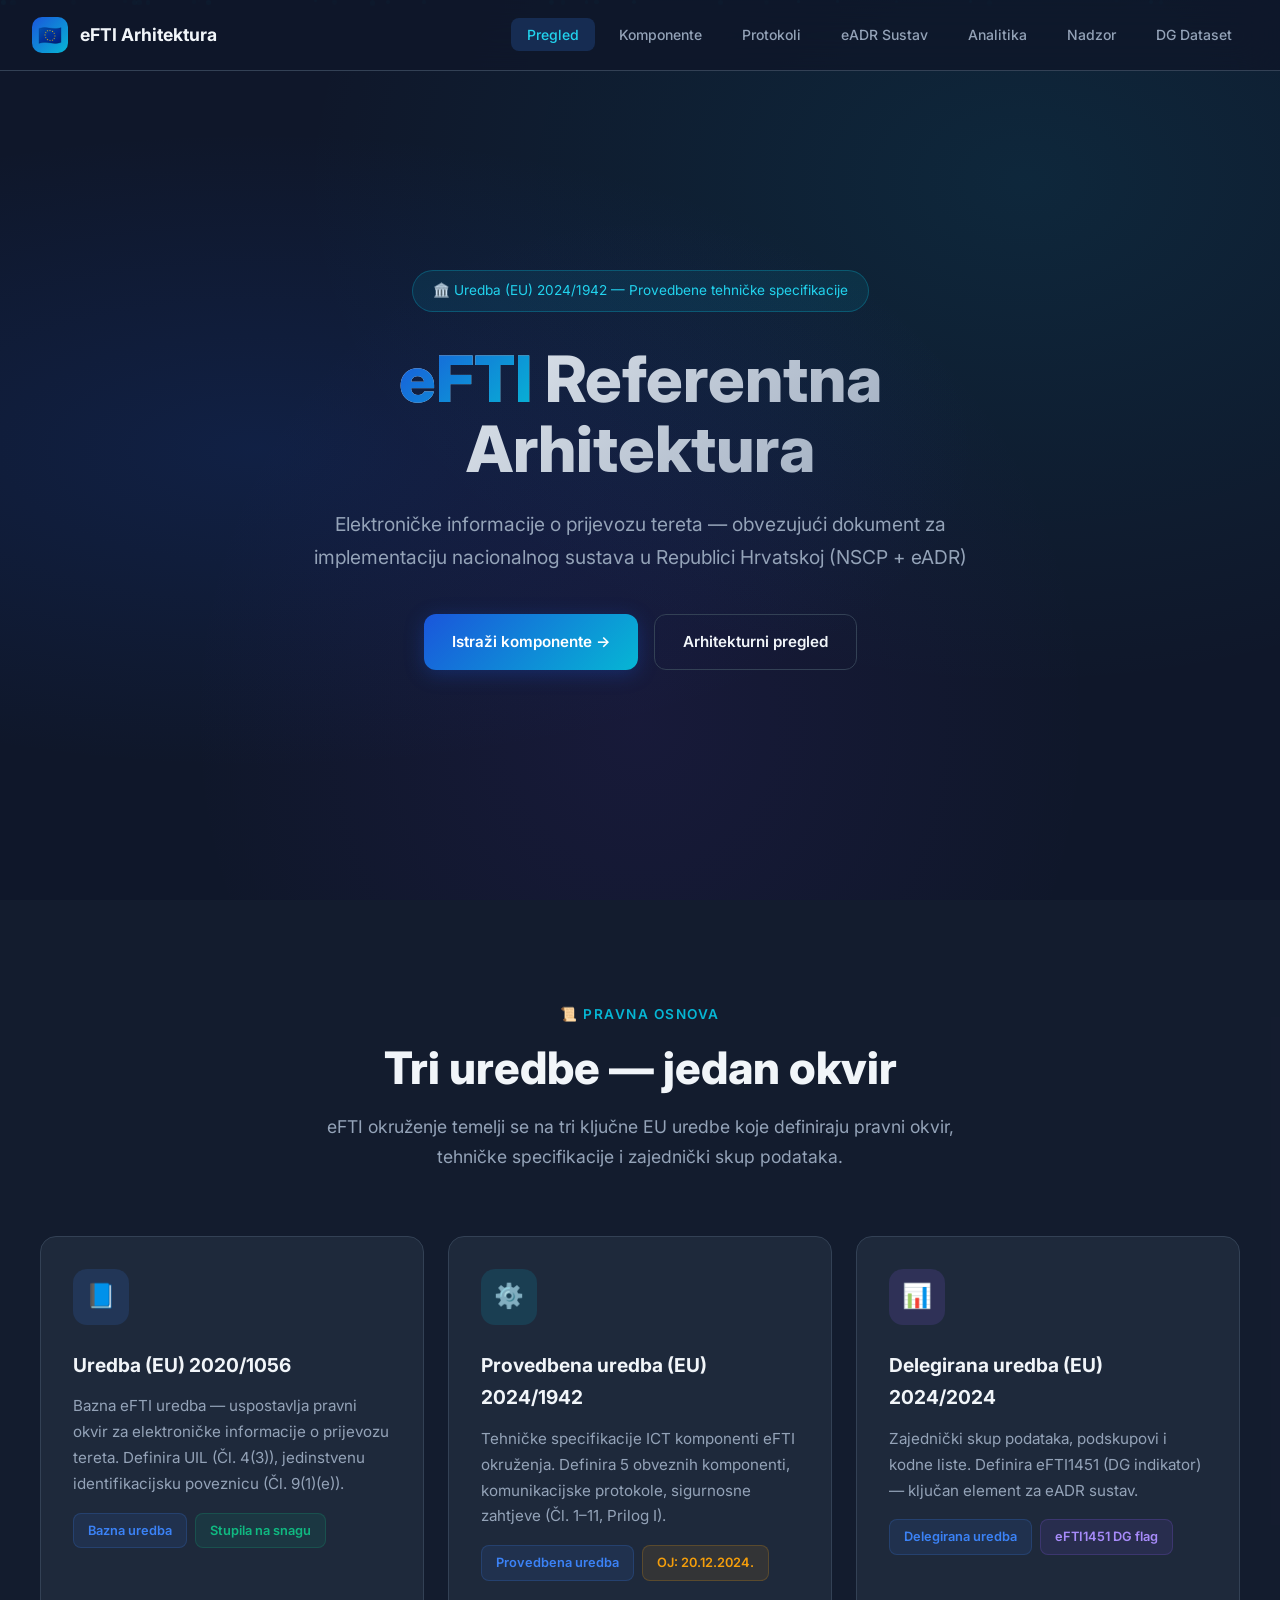
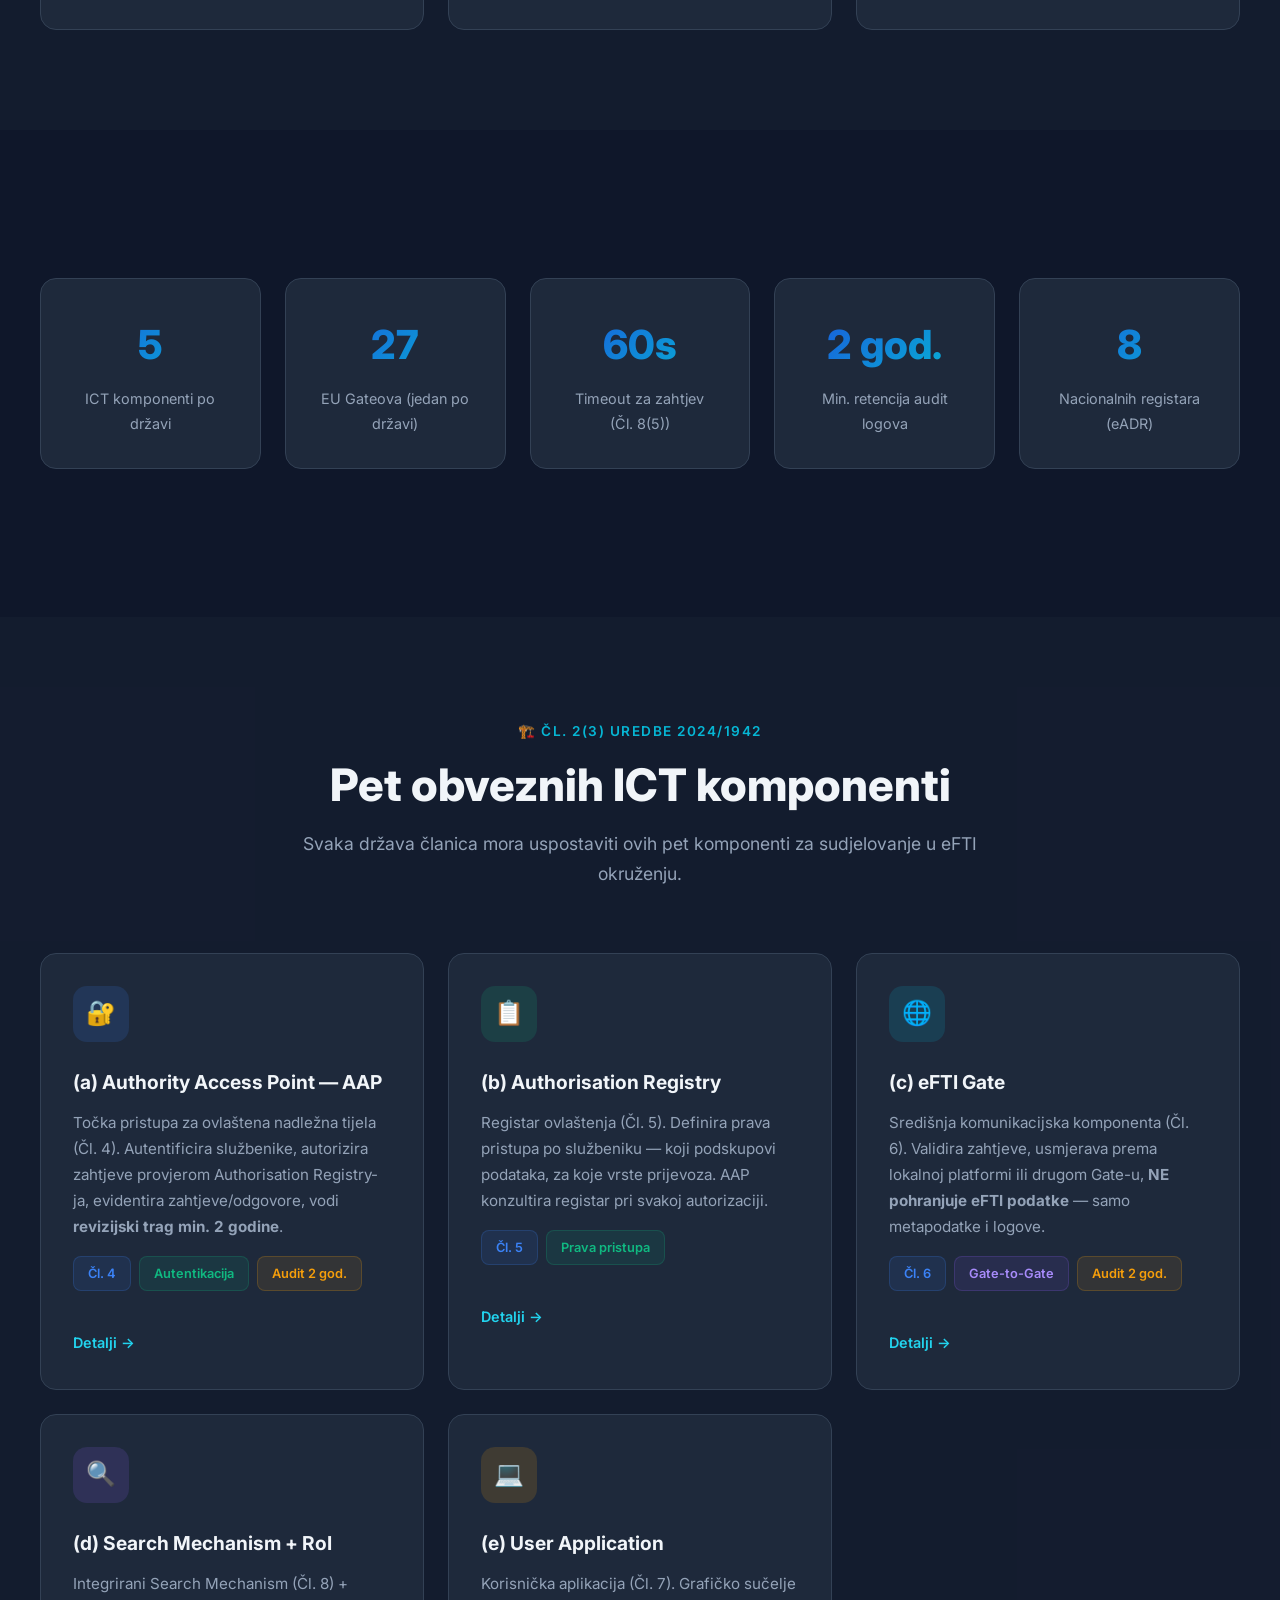
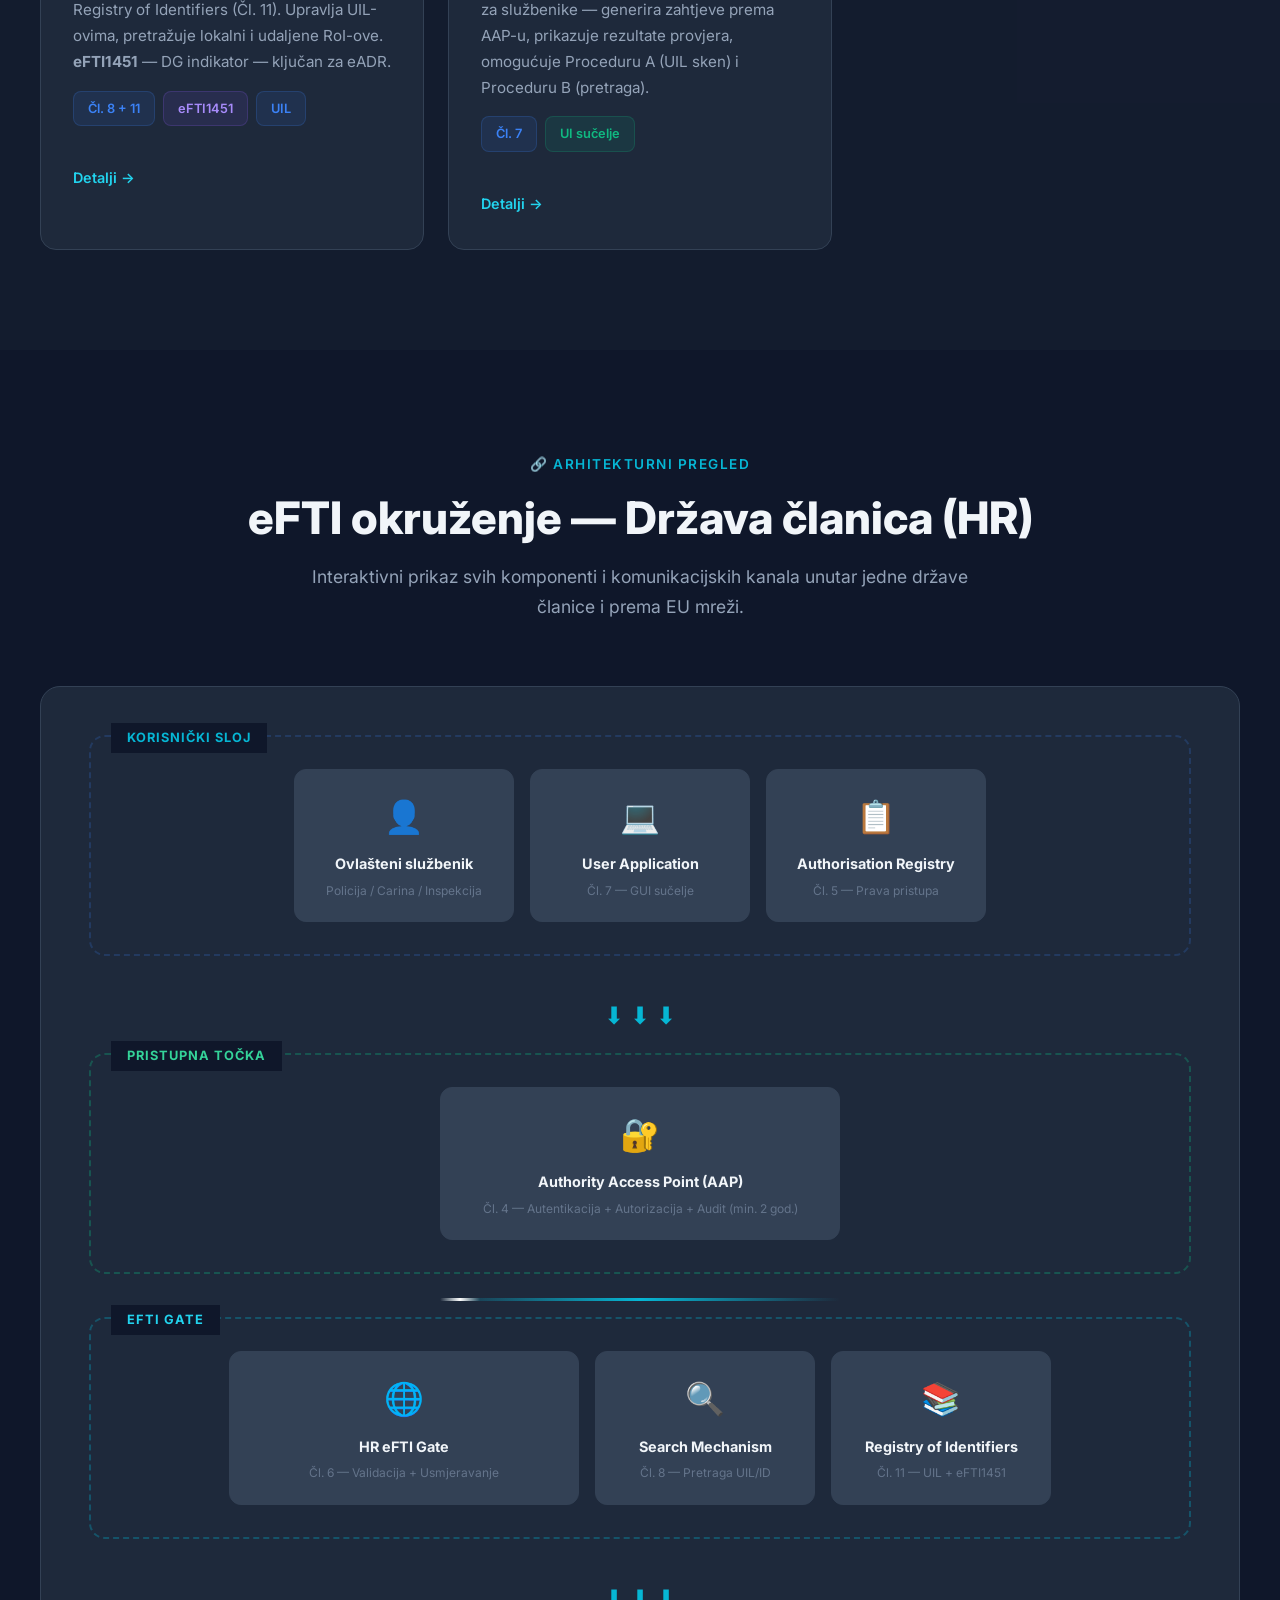
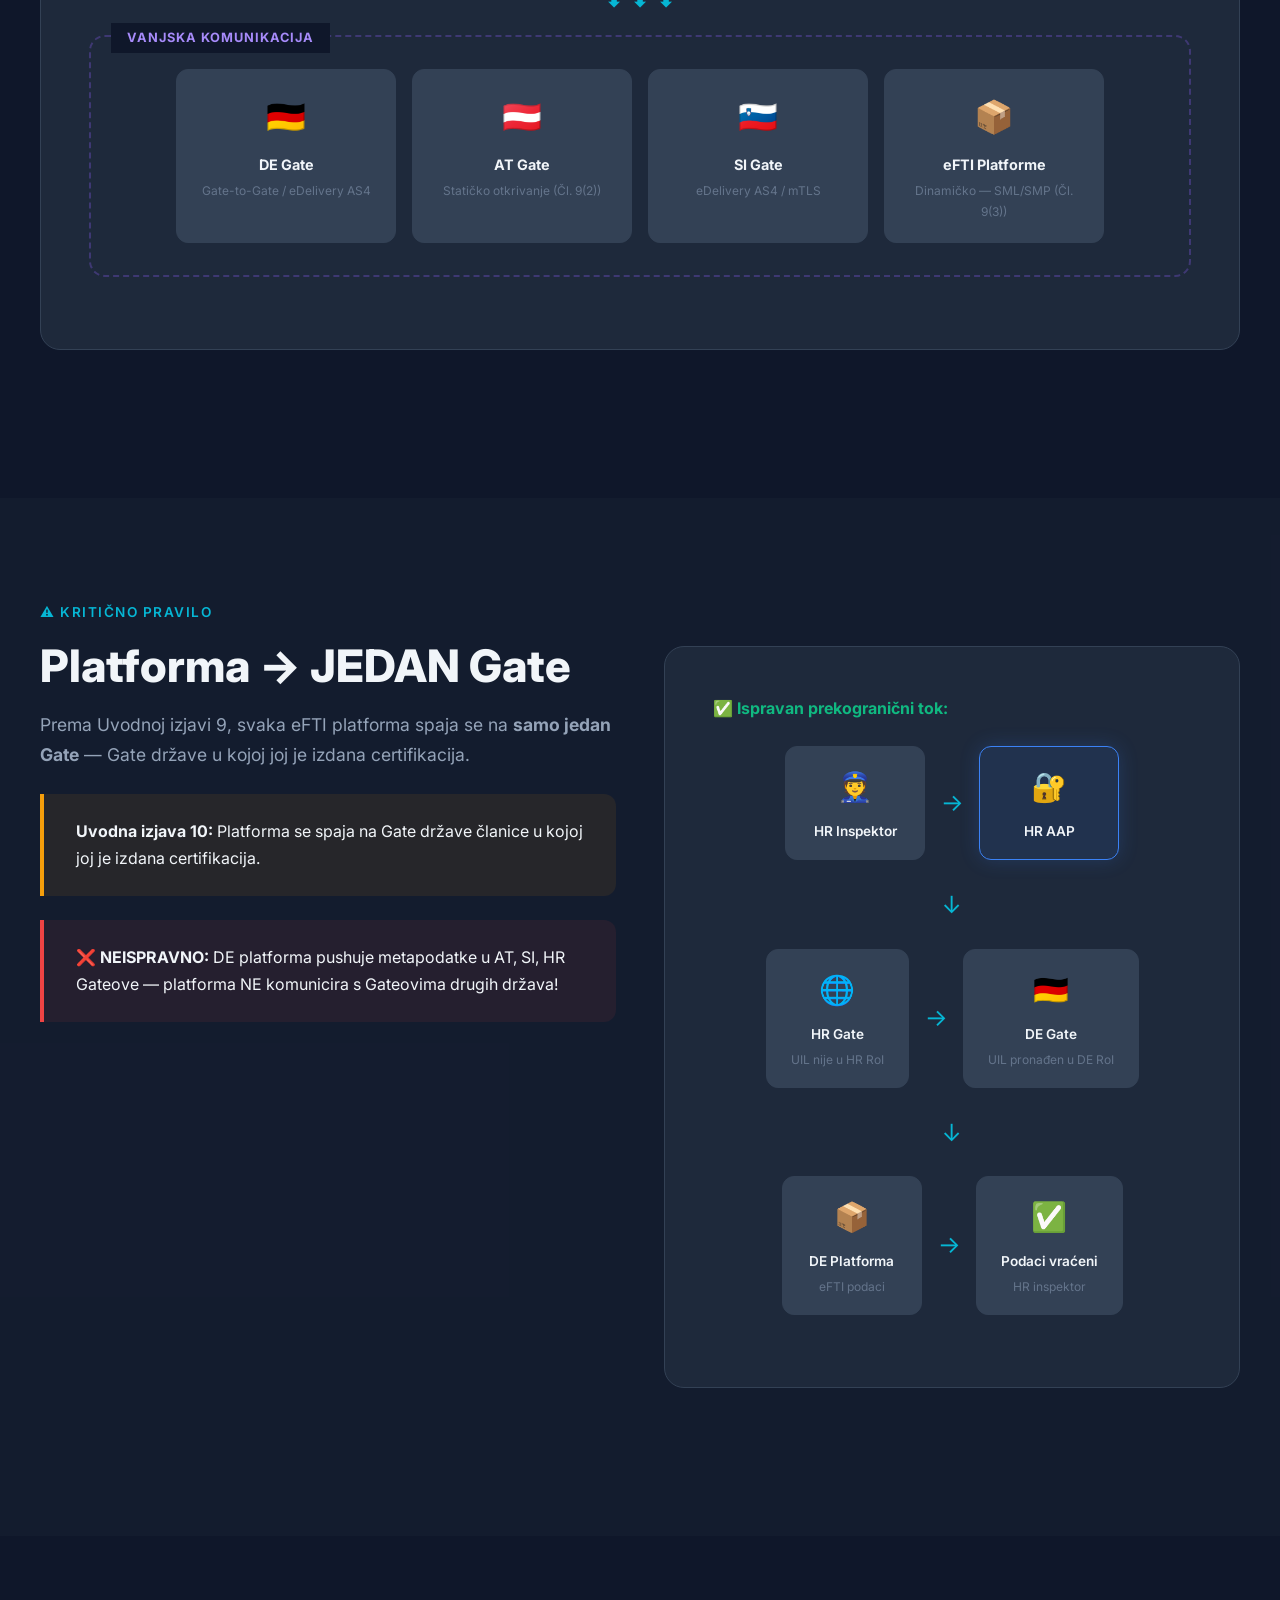
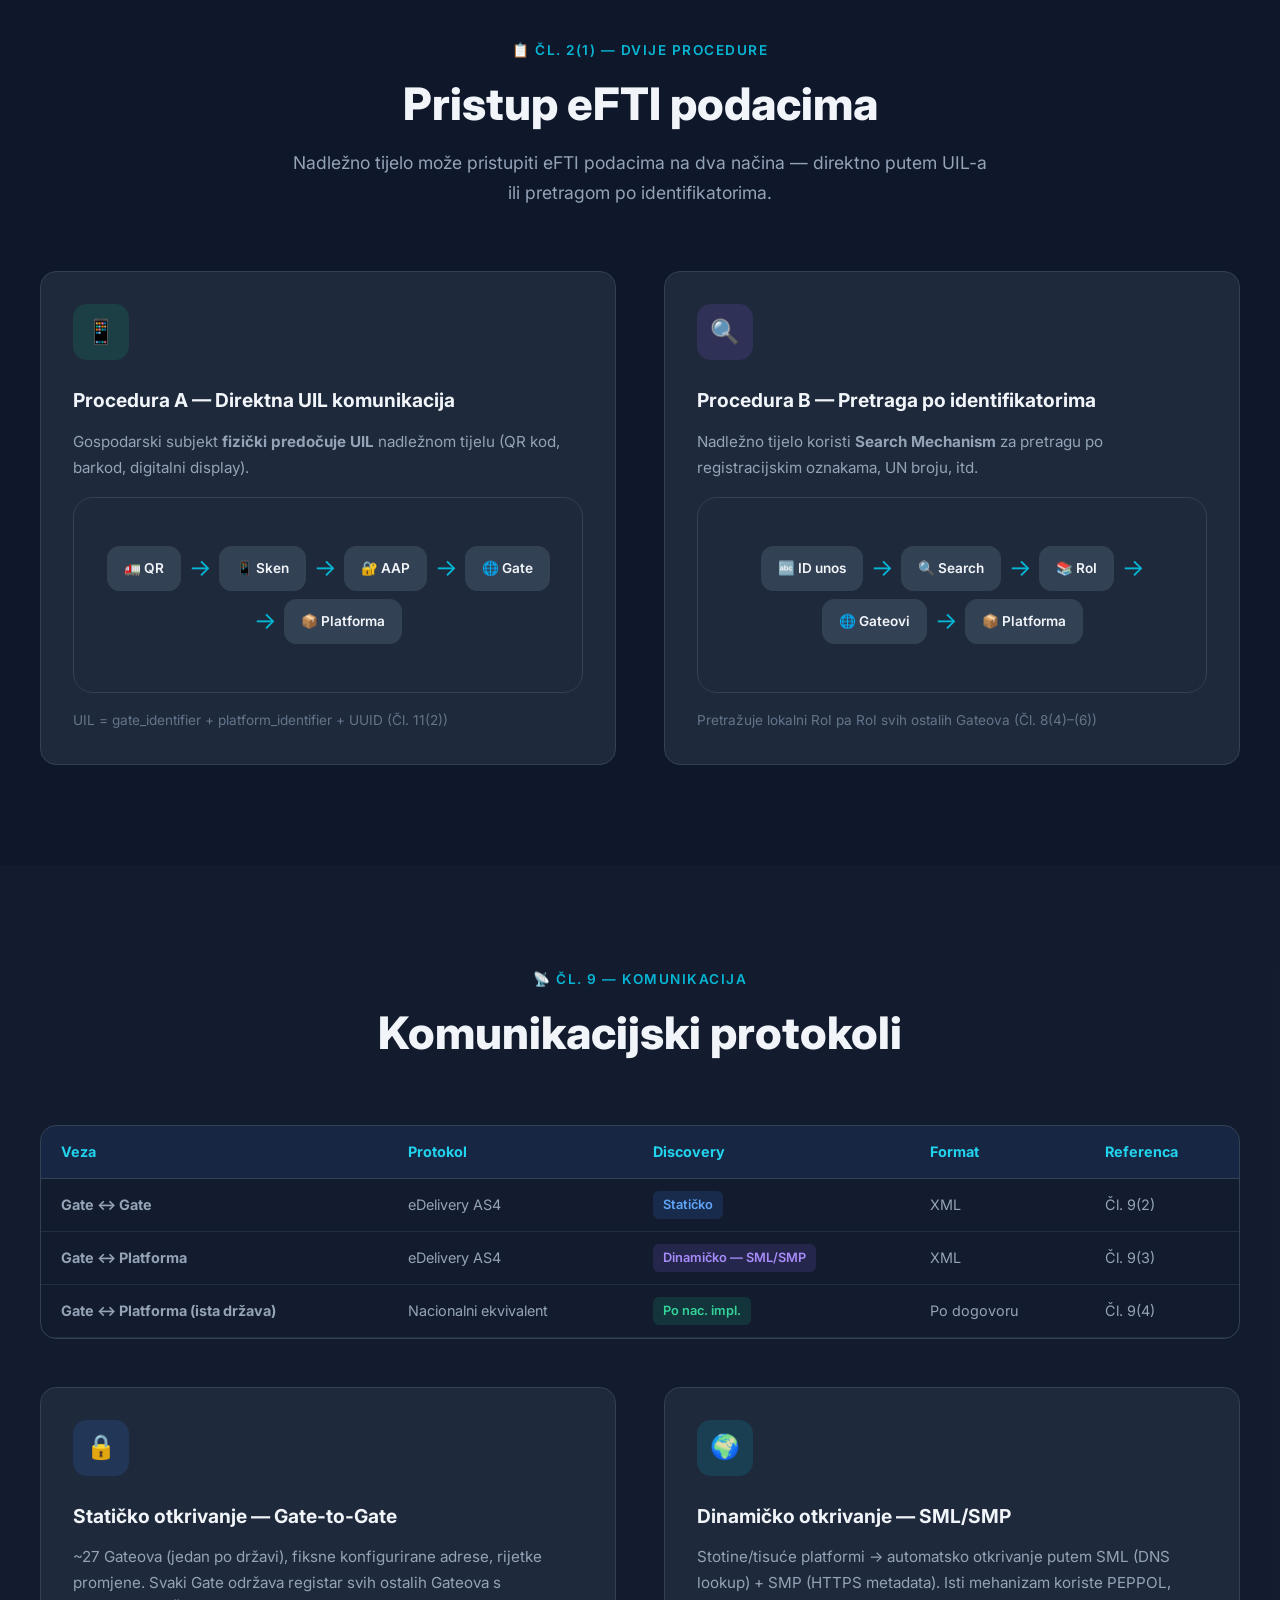
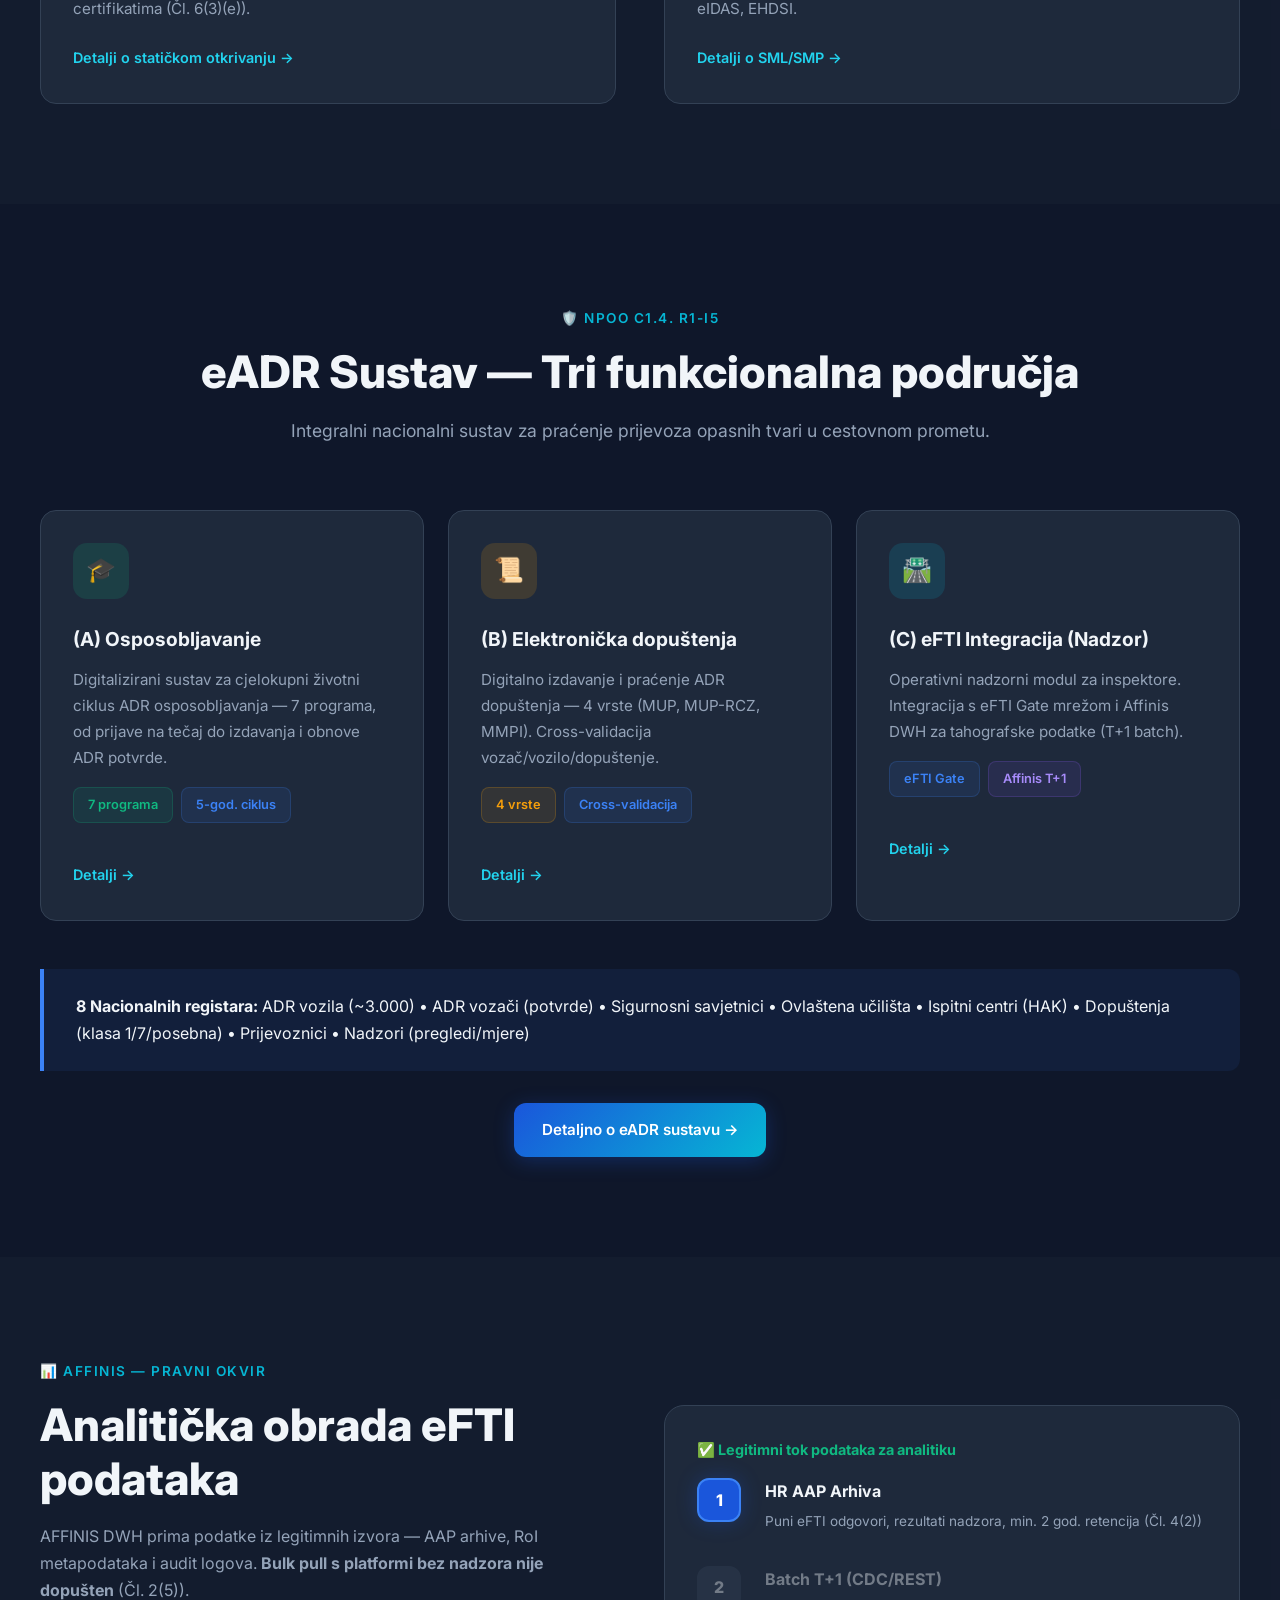
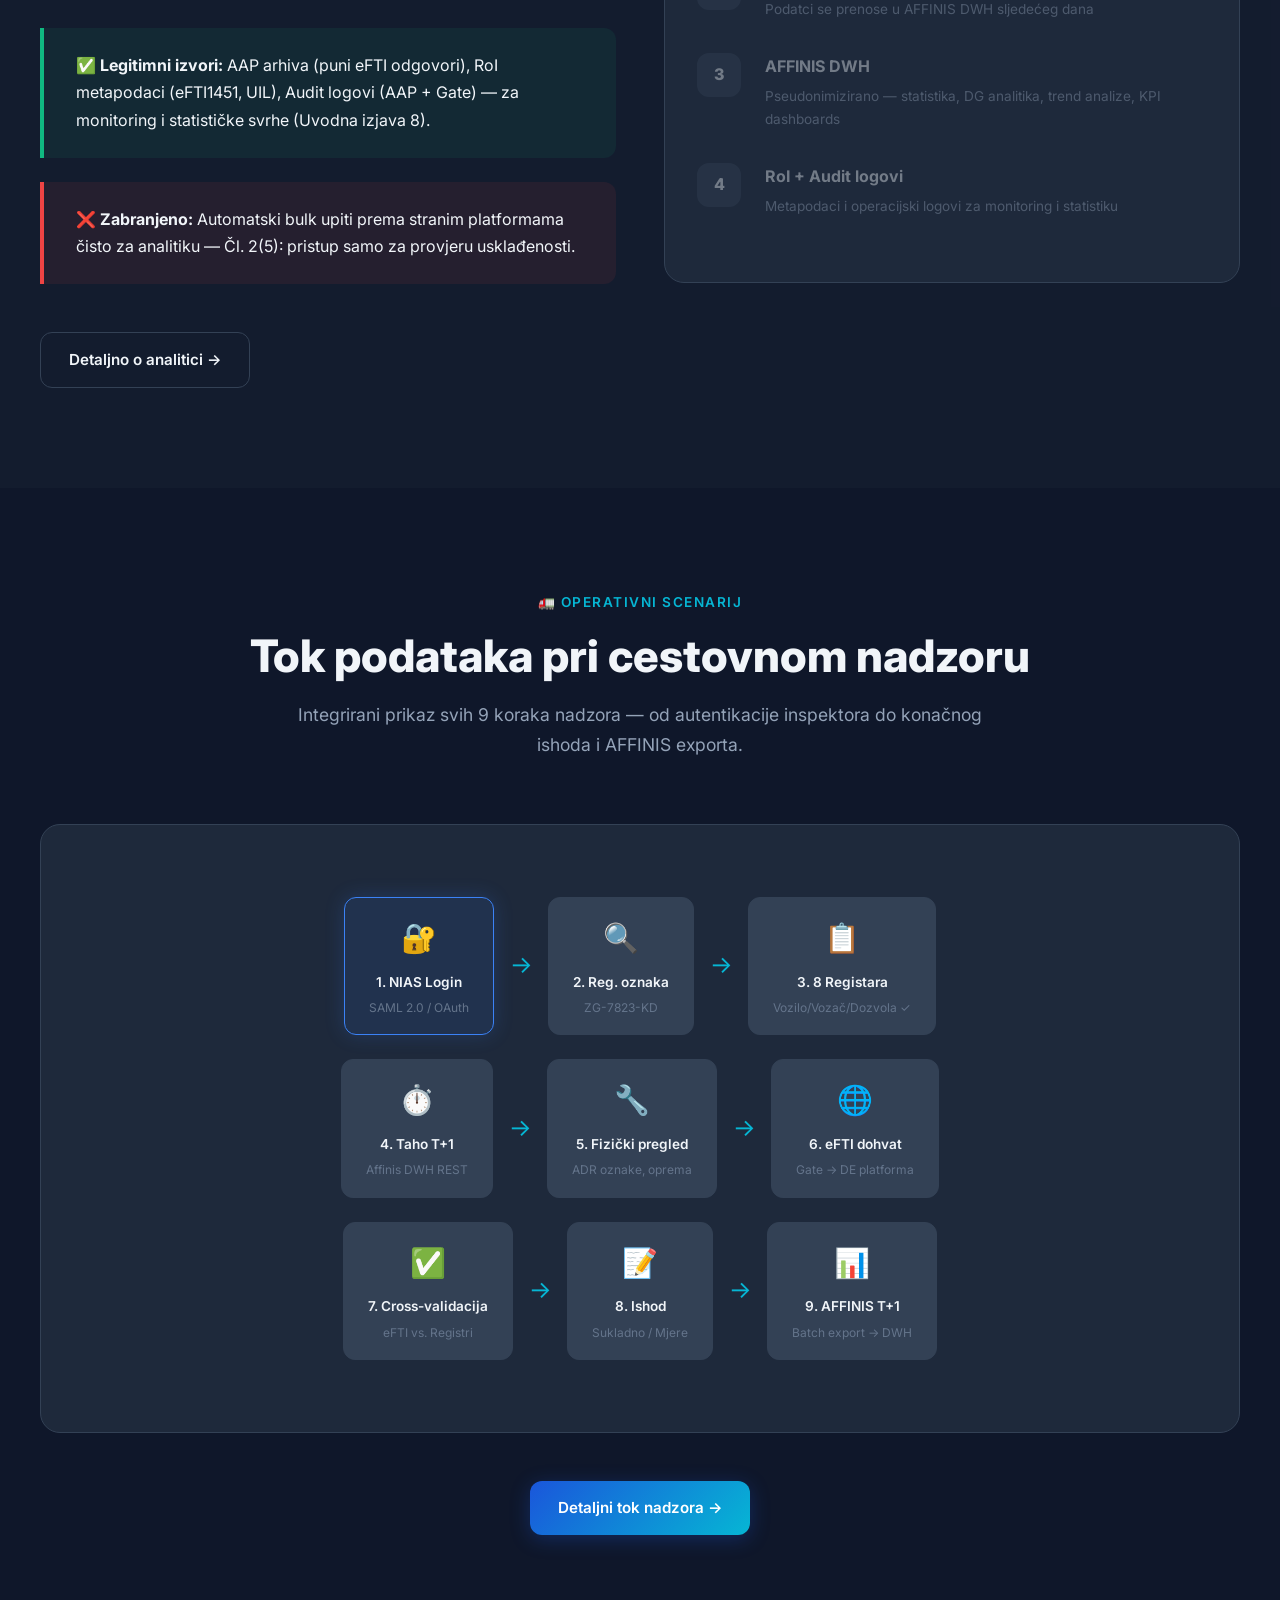
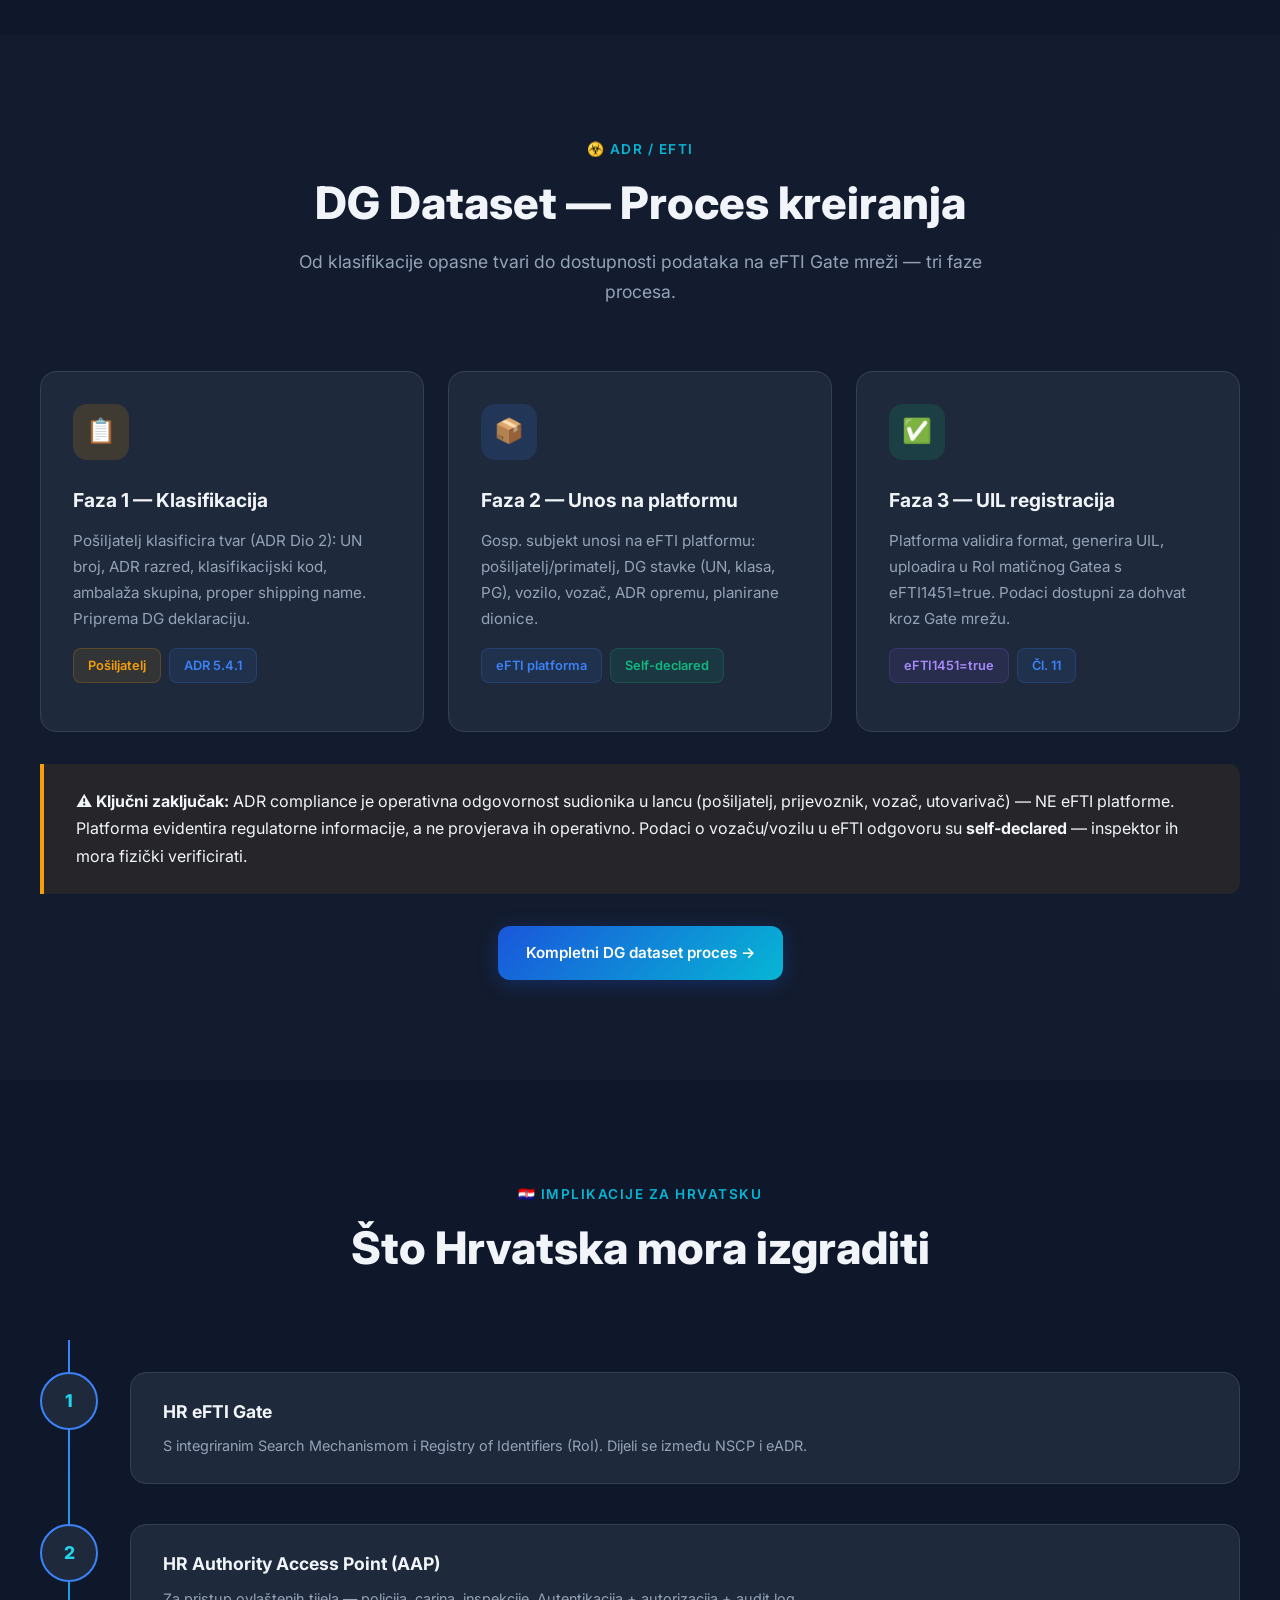
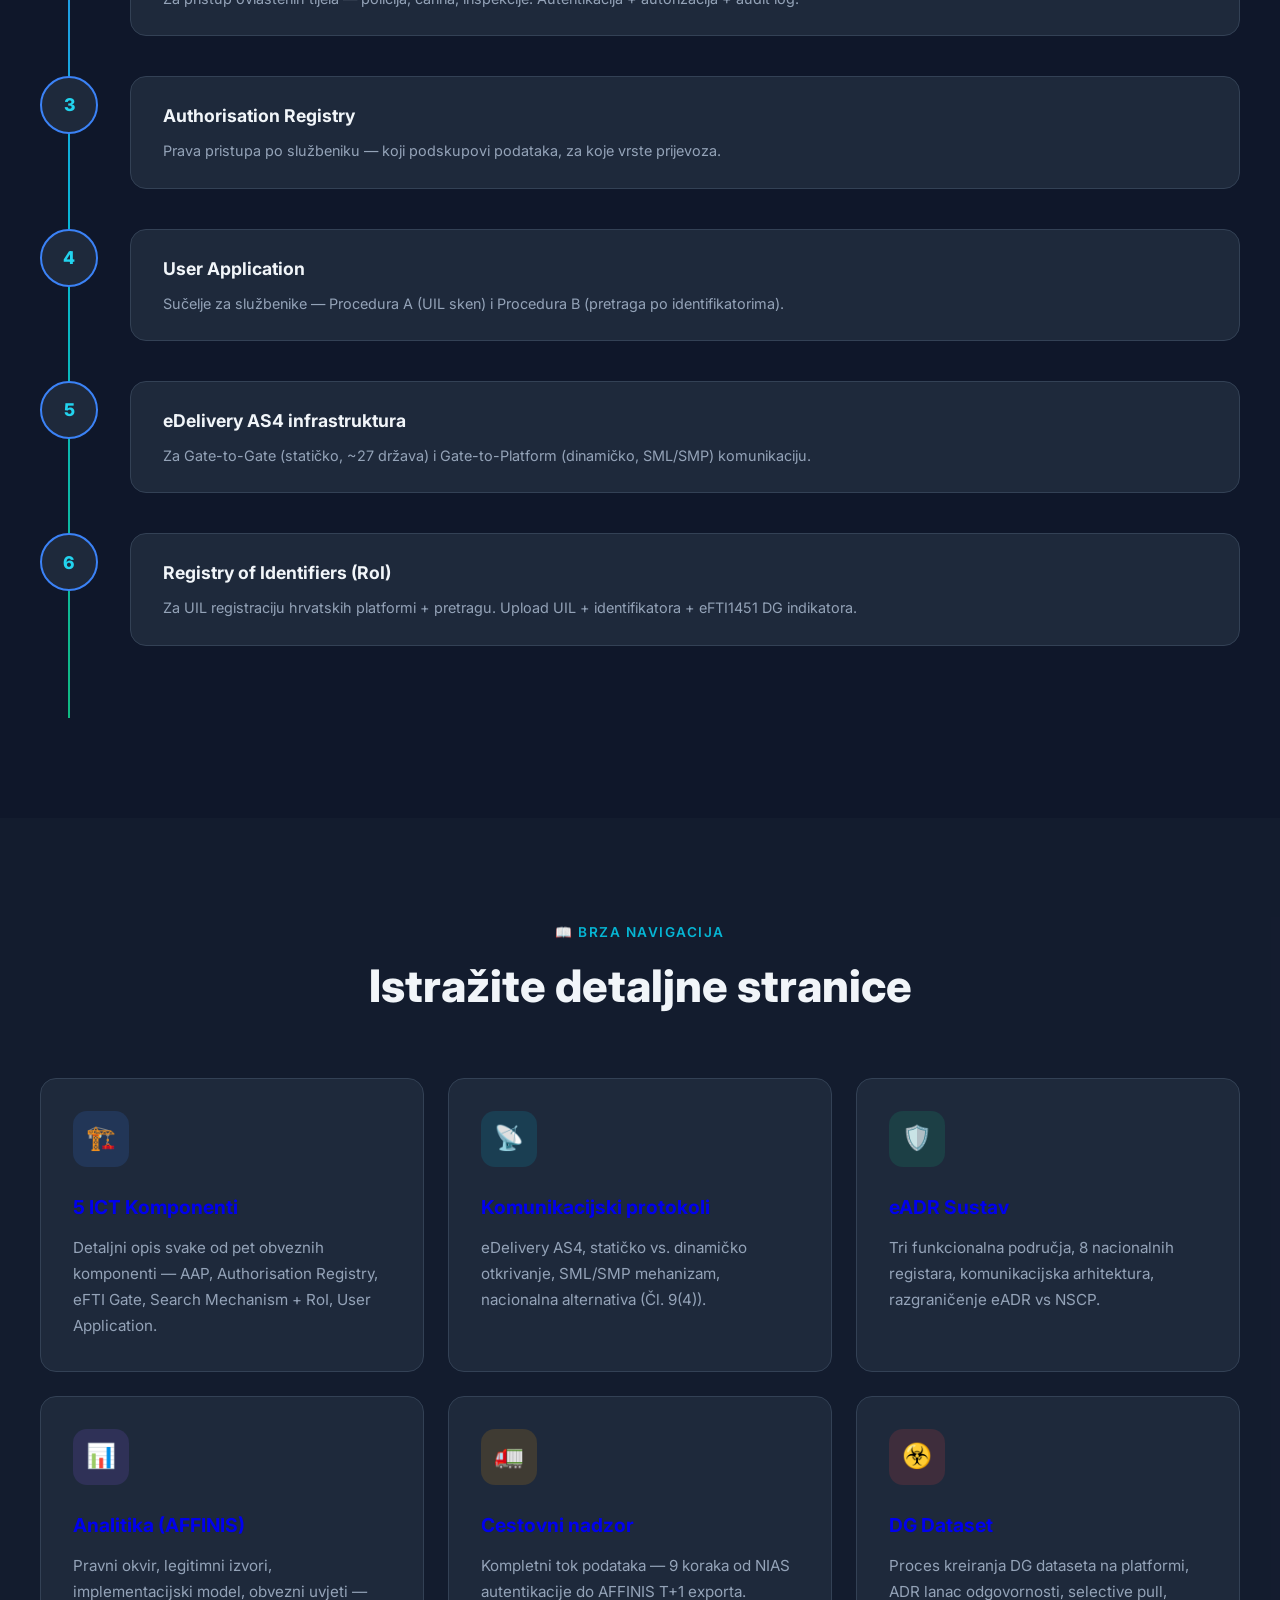
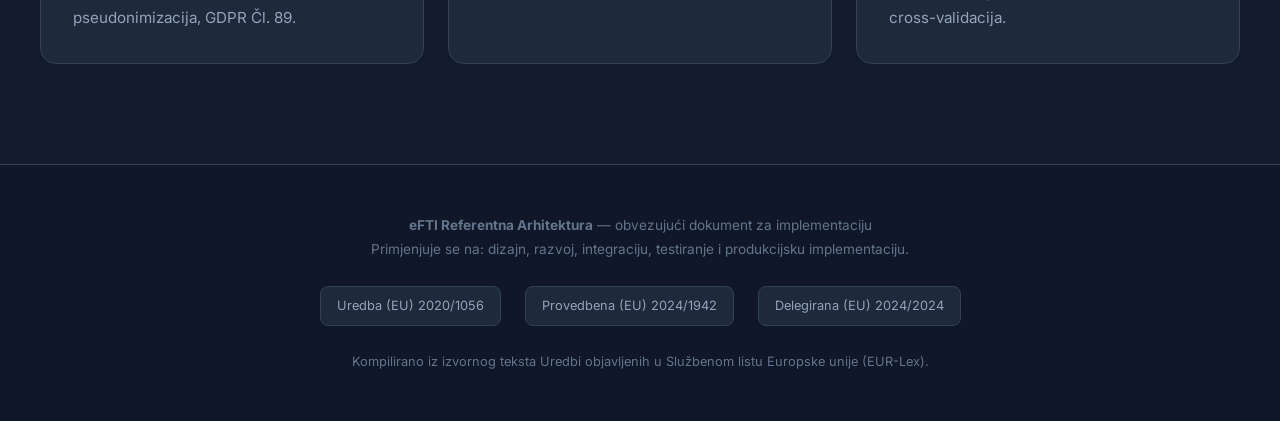
==== index.html @ 3b97f022 "eFTI Architecture Reference - static website" ====
<!DOCTYPE html>
<html lang="hr">
<head>
  <meta charset="UTF-8">
  <meta name="viewport" content="width=device-width, initial-scale=1.0">
  <title>eFTI Referentna Arhitektura — Hrvatska</title>
  <link rel="preconnect" href="https://fonts.googleapis.com">
  <link href="https://fonts.googleapis.com/css2?family=Inter:wght@400;500;600;700;800&display=swap" rel="stylesheet">
  <link rel="stylesheet" href="css/styles.css">
</head>
<body>

<!-- ===== NAVIGATION ===== -->
<nav class="navbar">
  <div class="nav-content">
    <a href="index.html" class="nav-logo">
      <div class="logo-icon">🇪🇺</div>
      <span>eFTI Arhitektura</span>
    </a>
    <button class="mobile-toggle" aria-label="Menu">☰</button>
    <ul class="nav-links">
      <li><a href="index.html" class="active">Pregled</a></li>
      <li><a href="components.html">Komponente</a></li>
      <li><a href="protocols.html">Protokoli</a></li>
      <li><a href="eadr.html">eADR Sustav</a></li>
      <li><a href="analytics.html">Analitika</a></li>
      <li><a href="inspection.html">Nadzor</a></li>
      <li><a href="dg-dataset.html">DG Dataset</a></li>
    </ul>
  </div>
</nav>

<!-- ===== HERO ===== -->
<section class="hero">
  <div class="hero-bg"></div>
  <div class="hero-particles"></div>
  <div class="hero-content">
    <div class="hero-badge">
      🏛️ Uredba (EU) 2024/1942 — Provedbene tehničke specifikacije
    </div>
    <h1>
      <span>eFTI</span> Referentna<br>Arhitektura
    </h1>
    <p class="hero-subtitle">
      Elektroničke informacije o prijevozu tereta — obvezujući dokument za implementaciju 
      nacionalnog sustava u Republici Hrvatskoj (NSCP + eADR)
    </p>
    <div class="hero-cta">
      <a href="#components" class="btn btn-primary">
        Istraži komponente →
      </a>
      <a href="#architecture" class="btn btn-outline">
        Arhitekturni pregled
      </a>
    </div>
  </div>
</section>

<!-- ===== LEGAL BASIS ===== -->
<section class="section section-dark" id="legal">
  <div class="container">
    <div class="section-header" data-reveal>
      <div class="section-label">📜 Pravna osnova</div>
      <h2 class="section-title">Tri uredbe — jedan okvir</h2>
      <p class="section-desc">
        eFTI okruženje temelji se na tri ključne EU uredbe koje definiraju pravni okvir, 
        tehničke specifikacije i zajednički skup podataka.
      </p>
    </div>

    <div class="card-grid card-grid-3" data-reveal>
      <div class="card" data-delay="1">
        <div class="card-icon blue">📘</div>
        <h3>Uredba (EU) 2020/1056</h3>
        <p>Bazna eFTI uredba — uspostavlja pravni okvir za elektroničke informacije o prijevozu tereta. Definira UIL (Čl. 4(3)), jedinstvenu identifikacijsku poveznicu (Čl. 9(1)(e)).</p>
        <div class="tag-group">
          <span class="tag">Bazna uredba</span>
          <span class="tag green">Stupila na snagu</span>
        </div>
      </div>
      <div class="card" data-delay="2">
        <div class="card-icon cyan">⚙️</div>
        <h3>Provedbena uredba (EU) 2024/1942</h3>
        <p>Tehničke specifikacije ICT komponenti eFTI okruženja. Definira 5 obveznih komponenti, komunikacijske protokole, sigurnosne zahtjeve (Čl. 1–11, Prilog I).</p>
        <div class="tag-group">
          <span class="tag">Provedbena uredba</span>
          <span class="tag orange">OJ: 20.12.2024.</span>
        </div>
      </div>
      <div class="card" data-delay="3">
        <div class="card-icon purple">📊</div>
        <h3>Delegirana uredba (EU) 2024/2024</h3>
        <p>Zajednički skup podataka, podskupovi i kodne liste. Definira eFTI1451 (DG indikator) — ključan element za eADR sustav.</p>
        <div class="tag-group">
          <span class="tag">Delegirana uredba</span>
          <span class="tag purple">eFTI1451 DG flag</span>
        </div>
      </div>
    </div>
  </div>
</section>

<!-- ===== KEY STATS ===== -->
<section class="section">
  <div class="container">
    <div class="stats-row" data-reveal>
      <div class="stat-card">
        <div class="stat-value" data-counter="5">0</div>
        <div class="stat-label">ICT komponenti po državi</div>
      </div>
      <div class="stat-card">
        <div class="stat-value" data-counter="27">0</div>
        <div class="stat-label">EU Gateova (jedan po državi)</div>
      </div>
      <div class="stat-card">
        <div class="stat-value">60s</div>
        <div class="stat-label">Timeout za zahtjev (Čl. 8(5))</div>
      </div>
      <div class="stat-card">
        <div class="stat-value">2 god.</div>
        <div class="stat-label">Min. retencija audit logova</div>
      </div>
      <div class="stat-card">
        <div class="stat-value">8</div>
        <div class="stat-label">Nacionalnih registara (eADR)</div>
      </div>
    </div>
  </div>
</section>

<!-- ===== 5 ICT COMPONENTS ===== -->
<section class="section section-dark" id="components">
  <div class="container">
    <div class="section-header" data-reveal>
      <div class="section-label">🏗️ Čl. 2(3) Uredbe 2024/1942</div>
      <h2 class="section-title">Pet obveznih ICT komponenti</h2>
      <p class="section-desc">
        Svaka država članica mora uspostaviti ovih pet komponenti za sudjelovanje u eFTI okruženju.
      </p>
    </div>

    <div class="card-grid" data-reveal>
      <div class="card" data-delay="1">
        <div class="card-icon blue">🔐</div>
        <h3>(a) Authority Access Point — AAP</h3>
        <p>
          Točka pristupa za ovlaštena nadležna tijela (Čl. 4). Autentificira službenike, autorizira zahtjeve 
          provjerom Authorisation Registry-ja, evidentira zahtjeve/odgovore, vodi <strong>revizijski trag min. 2 godine</strong>.
        </p>
        <div class="tag-group">
          <span class="tag">Čl. 4</span>
          <span class="tag green">Autentikacija</span>
          <span class="tag orange">Audit 2 god.</span>
        </div>
        <a href="components.html#aap" class="card-link">Detalji →</a>
      </div>

      <div class="card" data-delay="2">
        <div class="card-icon green">📋</div>
        <h3>(b) Authorisation Registry</h3>
        <p>
          Registar ovlaštenja (Čl. 5). Definira prava pristupa po službeniku — koji podskupovi podataka, 
          za koje vrste prijevoza. AAP konzultira registar pri svakoj autorizaciji.
        </p>
        <div class="tag-group">
          <span class="tag">Čl. 5</span>
          <span class="tag green">Prava pristupa</span>
        </div>
        <a href="components.html#auth-registry" class="card-link">Detalji →</a>
      </div>

      <div class="card" data-delay="3">
        <div class="card-icon cyan">🌐</div>
        <h3>(c) eFTI Gate</h3>
        <p>
          Središnja komunikacijska komponenta (Čl. 6). Validira zahtjeve, usmjerava prema lokalnoj platformi 
          ili drugom Gate-u, <strong>NE pohranjuje eFTI podatke</strong> — samo metapodatke i logove.
        </p>
        <div class="tag-group">
          <span class="tag">Čl. 6</span>
          <span class="tag purple">Gate-to-Gate</span>
          <span class="tag orange">Audit 2 god.</span>
        </div>
        <a href="components.html#gate" class="card-link">Detalji →</a>
      </div>

      <div class="card" data-delay="4">
        <div class="card-icon purple">🔍</div>
        <h3>(d) Search Mechanism + RoI</h3>
        <p>
          Integrirani Search Mechanism (Čl. 8) + Registry of Identifiers (Čl. 11). Upravlja UIL-ovima, 
          pretražuje lokalni i udaljene RoI-ove. <strong>eFTI1451</strong> — DG indikator — ključan za eADR.
        </p>
        <div class="tag-group">
          <span class="tag">Čl. 8 + 11</span>
          <span class="tag purple">eFTI1451</span>
          <span class="tag">UIL</span>
        </div>
        <a href="components.html#search" class="card-link">Detalji →</a>
      </div>

      <div class="card" data-delay="5">
        <div class="card-icon orange">💻</div>
        <h3>(e) User Application</h3>
        <p>
          Korisnička aplikacija (Čl. 7). Grafičko sučelje za službenike — generira zahtjeve prema AAP-u, 
          prikazuje rezultate provjera, omogućuje Proceduru A (UIL sken) i Proceduru B (pretraga).
        </p>
        <div class="tag-group">
          <span class="tag">Čl. 7</span>
          <span class="tag green">UI sučelje</span>
        </div>
        <a href="components.html#user-app" class="card-link">Detalji →</a>
      </div>
    </div>
  </div>
</section>

<!-- ===== ARCHITECTURE INTERACTIVE DIAGRAM ===== -->
<section class="section" id="architecture">
  <div class="container">
    <div class="section-header" data-reveal>
      <div class="section-label">🔗 Arhitekturni pregled</div>
      <h2 class="section-title">eFTI okruženje — Država članica (HR)</h2>
      <p class="section-desc">
        Interaktivni prikaz svih komponenti i komunikacijskih kanala unutar jedne države članice i prema EU mreži.
      </p>
    </div>

    <div class="arch-diagram" data-reveal="scale">
      <!-- Layer: User -->
      <div class="arch-layer">
        <div class="arch-layer-label">Korisnički sloj</div>
        <div class="arch-nodes">
          <div class="arch-node" onclick="location.href='components.html#user-app'">
            <div class="node-emoji">👤</div>
            <div class="node-name">Ovlašteni službenik</div>
            <div class="node-ref">Policija / Carina / Inspekcija</div>
          </div>
          <div class="arch-node" onclick="location.href='components.html#user-app'">
            <div class="node-emoji">💻</div>
            <div class="node-name">User Application</div>
            <div class="node-ref">Čl. 7 — GUI sučelje</div>
          </div>
          <div class="arch-node" onclick="location.href='components.html#auth-registry'">
            <div class="node-emoji">📋</div>
            <div class="node-name">Authorisation Registry</div>
            <div class="node-ref">Čl. 5 — Prava pristupa</div>
          </div>
        </div>
      </div>

      <div class="arch-connector"><span>⬇ ⬇ ⬇</span></div>

      <!-- Layer: AAP -->
      <div class="arch-layer" style="border-color: rgba(16, 185, 129, 0.3);">
        <div class="arch-layer-label" style="color: #34d399;">Pristupna točka</div>
        <div class="arch-nodes">
          <div class="arch-node" onclick="location.href='components.html#aap'" style="flex: 2; max-width: 400px;">
            <div class="node-emoji">🔐</div>
            <div class="node-name">Authority Access Point (AAP)</div>
            <div class="node-ref">Čl. 4 — Autentikacija + Autorizacija + Audit (min. 2 god.)</div>
          </div>
        </div>
      </div>

      <div class="connection-pulse"></div>

      <!-- Layer: Gate -->
      <div class="arch-layer" style="border-color: rgba(6, 182, 212, 0.3);">
        <div class="arch-layer-label" style="color: #22d3ee;">eFTI Gate</div>
        <div class="arch-nodes">
          <div class="arch-node" onclick="location.href='components.html#gate'" style="flex: 2; max-width: 350px;">
            <div class="node-emoji">🌐</div>
            <div class="node-name">HR eFTI Gate</div>
            <div class="node-ref">Čl. 6 — Validacija + Usmjeravanje</div>
          </div>
          <div class="arch-node" onclick="location.href='components.html#search'">
            <div class="node-emoji">🔍</div>
            <div class="node-name">Search Mechanism</div>
            <div class="node-ref">Čl. 8 — Pretraga UIL/ID</div>
          </div>
          <div class="arch-node" onclick="location.href='components.html#search'">
            <div class="node-emoji">📚</div>
            <div class="node-name">Registry of Identifiers</div>
            <div class="node-ref">Čl. 11 — UIL + eFTI1451</div>
          </div>
        </div>
      </div>

      <div class="arch-connector"><span>⬇ ⬇ ⬇</span></div>

      <!-- Layer: External -->
      <div class="arch-layer" style="border-color: rgba(139, 92, 246, 0.3);">
        <div class="arch-layer-label" style="color: #a78bfa;">Vanjska komunikacija</div>
        <div class="arch-nodes">
          <div class="arch-node" onclick="location.href='protocols.html'">
            <div class="node-emoji">🇩🇪</div>
            <div class="node-name">DE Gate</div>
            <div class="node-ref">Gate-to-Gate / eDelivery AS4</div>
          </div>
          <div class="arch-node" onclick="location.href='protocols.html'">
            <div class="node-emoji">🇦🇹</div>
            <div class="node-name">AT Gate</div>
            <div class="node-ref">Statičko otkrivanje (Čl. 9(2))</div>
          </div>
          <div class="arch-node" onclick="location.href='protocols.html'">
            <div class="node-emoji">🇸🇮</div>
            <div class="node-name">SI Gate</div>
            <div class="node-ref">eDelivery AS4 / mTLS</div>
          </div>
          <div class="arch-node" onclick="location.href='protocols.html'">
            <div class="node-emoji">📦</div>
            <div class="node-name">eFTI Platforme</div>
            <div class="node-ref">Dinamičko — SML/SMP (Čl. 9(3))</div>
          </div>
        </div>
      </div>
    </div>
  </div>
</section>

<!-- ===== CRITICAL RULE ===== -->
<section class="section section-dark">
  <div class="container">
    <div class="two-col">
      <div data-reveal="left">
        <div class="section-label">⚠️ Kritično pravilo</div>
        <h2 class="section-title" style="text-align:left;">Platforma → JEDAN Gate</h2>
        <p class="section-desc" style="text-align:left; margin: 0 0 1.5rem;">
          Prema Uvodnoj izjavi 9, svaka eFTI platforma spaja se na <strong>samo jedan Gate</strong> 
          — Gate države u kojoj joj je izdana certifikacija.
        </p>
        <div class="highlight-box warning">
          <p><strong>Uvodna izjava 10:</strong> Platforma se spaja na Gate države članice u kojoj joj je izdana certifikacija.</p>
        </div>
        <div class="highlight-box danger" style="margin-top: 1rem;">
          <p><strong>❌ NEISPRAVNO:</strong> DE platforma pushuje metapodatke u AT, SI, HR Gateove — 
          platforma NE komunicira s Gateovima drugih država!</p>
        </div>
      </div>
      <div data-reveal="right">
        <div class="flow-container">
          <h4 style="color: var(--success); margin-bottom: 1.5rem;">✅ Ispravan prekogranični tok:</h4>
          <div class="flow-animated">
            <div class="flow-row">
              <div class="flow-node">
                <div class="node-icon">👮</div>
                <div class="node-label">HR Inspektor</div>
              </div>
              <div class="flow-arrow">→</div>
              <div class="flow-node">
                <div class="node-icon">🔐</div>
                <div class="node-label">HR AAP</div>
              </div>
            </div>
            <div style="text-align:center;"><div class="flow-arrow down">→</div></div>
            <div class="flow-row">
              <div class="flow-node">
                <div class="node-icon">🌐</div>
                <div class="node-label">HR Gate</div>
                <div class="node-sub">UIL nije u HR RoI</div>
              </div>
              <div class="flow-arrow">→</div>
              <div class="flow-node">
                <div class="node-icon">🇩🇪</div>
                <div class="node-label">DE Gate</div>
                <div class="node-sub">UIL pronađen u DE RoI</div>
              </div>
            </div>
            <div style="text-align:center;"><div class="flow-arrow down">→</div></div>
            <div class="flow-row">
              <div class="flow-node">
                <div class="node-icon">📦</div>
                <div class="node-label">DE Platforma</div>
                <div class="node-sub">eFTI podaci</div>
              </div>
              <div class="flow-arrow">→</div>
              <div class="flow-node">
                <div class="node-icon">✅</div>
                <div class="node-label">Podaci vraćeni</div>
                <div class="node-sub">HR inspektor</div>
              </div>
            </div>
          </div>
        </div>
      </div>
    </div>
  </div>
</section>

<!-- ===== TWO PROCEDURES ===== -->
<section class="section" id="procedures">
  <div class="container">
    <div class="section-header" data-reveal>
      <div class="section-label">📋 Čl. 2(1) — Dvije procedure</div>
      <h2 class="section-title">Pristup eFTI podacima</h2>
      <p class="section-desc">
        Nadležno tijelo može pristupiti eFTI podacima na dva načina — direktno putem UIL-a ili pretragom po identifikatorima.
      </p>
    </div>

    <div class="two-col">
      <div class="card" data-reveal="left">
        <div class="card-icon green">📱</div>
        <h3>Procedura A — Direktna UIL komunikacija</h3>
        <p>Gospodarski subjekt <strong>fizički predočuje UIL</strong> nadležnom tijelu (QR kod, barkod, digitalni display).</p>
        <div class="flow-container" style="padding: 1.5rem; margin: 1rem 0;">
          <div class="flow-row" style="font-size: 0.85rem; gap: 8px;">
            <div class="flow-node" style="padding: 10px 16px; min-width: auto;">
              <div class="node-label">🚛 QR</div>
            </div>
            <div class="flow-arrow">→</div>
            <div class="flow-node" style="padding: 10px 16px; min-width: auto;">
              <div class="node-label">📱 Sken</div>
            </div>
            <div class="flow-arrow">→</div>
            <div class="flow-node" style="padding: 10px 16px; min-width: auto;">
              <div class="node-label">🔐 AAP</div>
            </div>
            <div class="flow-arrow">→</div>
            <div class="flow-node" style="padding: 10px 16px; min-width: auto;">
              <div class="node-label">🌐 Gate</div>
            </div>
            <div class="flow-arrow">→</div>
            <div class="flow-node" style="padding: 10px 16px; min-width: auto;">
              <div class="node-label">📦 Platforma</div>
            </div>
          </div>
        </div>
        <p style="font-size: 0.85rem; color: var(--text-muted);">UIL = gate_identifier + platform_identifier + UUID (Čl. 11(2))</p>
      </div>

      <div class="card" data-reveal="right">
        <div class="card-icon purple">🔍</div>
        <h3>Procedura B — Pretraga po identifikatorima</h3>
        <p>Nadležno tijelo koristi <strong>Search Mechanism</strong> za pretragu po registracijskim oznakama, UN broju, itd.</p>
        <div class="flow-container" style="padding: 1.5rem; margin: 1rem 0;">
          <div class="flow-row" style="font-size: 0.85rem; gap: 8px;">
            <div class="flow-node" style="padding: 10px 16px; min-width: auto;">
              <div class="node-label">🔤 ID unos</div>
            </div>
            <div class="flow-arrow">→</div>
            <div class="flow-node" style="padding: 10px 16px; min-width: auto;">
              <div class="node-label">🔍 Search</div>
            </div>
            <div class="flow-arrow">→</div>
            <div class="flow-node" style="padding: 10px 16px; min-width: auto;">
              <div class="node-label">📚 RoI</div>
            </div>
            <div class="flow-arrow">→</div>
            <div class="flow-node" style="padding: 10px 16px; min-width: auto;">
              <div class="node-label">🌐 Gateovi</div>
            </div>
            <div class="flow-arrow">→</div>
            <div class="flow-node" style="padding: 10px 16px; min-width: auto;">
              <div class="node-label">📦 Platforma</div>
            </div>
          </div>
        </div>
        <p style="font-size: 0.85rem; color: var(--text-muted);">Pretražuje lokalni RoI pa RoI svih ostalih Gateova (Čl. 8(4)–(6))</p>
      </div>
    </div>
  </div>
</section>

<!-- ===== COMMUNICATION PROTOCOLS ===== -->
<section class="section section-dark" id="protocols">
  <div class="container">
    <div class="section-header" data-reveal>
      <div class="section-label">📡 Čl. 9 — Komunikacija</div>
      <h2 class="section-title">Komunikacijski protokoli</h2>
    </div>

    <div class="table-wrapper" data-reveal>
      <table class="table-styled">
        <thead>
          <tr>
            <th>Veza</th>
            <th>Protokol</th>
            <th>Discovery</th>
            <th>Format</th>
            <th>Referenca</th>
          </tr>
        </thead>
        <tbody>
          <tr>
            <td><strong>Gate ↔ Gate</strong></td>
            <td>eDelivery AS4</td>
            <td><span class="badge badge-blue">Statičko</span></td>
            <td>XML</td>
            <td>Čl. 9(2)</td>
          </tr>
          <tr>
            <td><strong>Gate ↔ Platforma</strong></td>
            <td>eDelivery AS4</td>
            <td><span class="badge badge-purple">Dinamičko — SML/SMP</span></td>
            <td>XML</td>
            <td>Čl. 9(3)</td>
          </tr>
          <tr>
            <td><strong>Gate ↔ Platforma (ista država)</strong></td>
            <td>Nacionalni ekvivalent</td>
            <td><span class="badge badge-green">Po nac. impl.</span></td>
            <td>Po dogovoru</td>
            <td>Čl. 9(4)</td>
          </tr>
        </tbody>
      </table>
    </div>

    <div class="two-col" style="margin-top: 3rem;">
      <div class="card" data-reveal="left">
        <div class="card-icon blue">🔒</div>
        <h3>Statičko otkrivanje — Gate-to-Gate</h3>
        <p>~27 Gateova (jedan po državi), fiksne konfigurirane adrese, rijetke promjene. Svaki Gate održava registar svih ostalih Gateova s certifikatima (Čl. 6(3)(e)).</p>
        <a href="protocols.html#static" class="card-link">Detalji o statičkom otkrivanju →</a>
      </div>
      <div class="card" data-reveal="right">
        <div class="card-icon cyan">🌍</div>
        <h3>Dinamičko otkrivanje — SML/SMP</h3>
        <p>Stotine/tisuće platformi → automatsko otkrivanje putem SML (DNS lookup) + SMP (HTTPS metadata). Isti mehanizam koriste PEPPOL, eIDAS, EHDSI.</p>
        <a href="protocols.html#dynamic" class="card-link">Detalji o SML/SMP →</a>
      </div>
    </div>
  </div>
</section>

<!-- ===== eADR OVERVIEW ===== -->
<section class="section" id="eadr">
  <div class="container">
    <div class="section-header" data-reveal>
      <div class="section-label">🛡️ NPOO C1.4. R1-I5</div>
      <h2 class="section-title">eADR Sustav — Tri funkcionalna područja</h2>
      <p class="section-desc">
        Integralni nacionalni sustav za praćenje prijevoza opasnih tvari u cestovnom prometu.
      </p>
    </div>

    <div class="card-grid card-grid-3" data-reveal>
      <div class="card" data-delay="1">
        <div class="card-icon green">🎓</div>
        <h3>(A) Osposobljavanje</h3>
        <p>Digitalizirani sustav za cjelokupni životni ciklus ADR osposobljavanja — 7 programa, od prijave na tečaj do izdavanja i obnove ADR potvrde.</p>
        <div class="tag-group">
          <span class="tag green">7 programa</span>
          <span class="tag">5-god. ciklus</span>
        </div>
        <a href="eadr.html#training" class="card-link">Detalji →</a>
      </div>

      <div class="card" data-delay="2">
        <div class="card-icon orange">📜</div>
        <h3>(B) Elektronička dopuštenja</h3>
        <p>Digitalno izdavanje i praćenje ADR dopuštenja — 4 vrste (MUP, MUP-RCZ, MMPI). Cross-validacija vozač/vozilo/dopuštenje.</p>
        <div class="tag-group">
          <span class="tag orange">4 vrste</span>
          <span class="tag">Cross-validacija</span>
        </div>
        <a href="eadr.html#permits" class="card-link">Detalji →</a>
      </div>

      <div class="card" data-delay="3">
        <div class="card-icon cyan">🛣️</div>
        <h3>(C) eFTI Integracija (Nadzor)</h3>
        <p>Operativni nadzorni modul za inspektore. Integracija s eFTI Gate mrežom i Affinis DWH za tahografske podatke (T+1 batch).</p>
        <div class="tag-group">
          <span class="tag">eFTI Gate</span>
          <span class="tag purple">Affinis T+1</span>
        </div>
        <a href="eadr.html#efti-integration" class="card-link">Detalji →</a>
      </div>
    </div>

    <div data-reveal style="margin-top: 3rem;">
      <div class="highlight-box">
        <p><strong>8 Nacionalnih registara:</strong> ADR vozila (~3.000) • ADR vozači (potvrde) • Sigurnosni savjetnici • Ovlaštena učilišta • Ispitni centri (HAK) • Dopuštenja (klasa 1/7/posebna) • Prijevoznici • Nadzori (pregledi/mjere)</p>
      </div>
    </div>

    <div style="text-align: center; margin-top: 2rem;" data-reveal>
      <a href="eadr.html" class="btn btn-primary">
        Detaljno o eADR sustavu →
      </a>
    </div>
  </div>
</section>

<!-- ===== ANALYTICS PREVIEW ===== -->
<section class="section section-dark" id="analytics">
  <div class="container">
    <div class="two-col">
      <div data-reveal="left">
        <div class="section-label">📊 AFFINIS — Pravni okvir</div>
        <h2 class="section-title" style="text-align:left;">Analitička obrada eFTI podataka</h2>
        <p style="color: var(--text-secondary); margin-bottom: 1.5rem;">
          AFFINIS DWH prima podatke iz legitimnih izvora — AAP arhive, RoI metapodataka i audit logova. 
          <strong>Bulk pull s platformi bez nadzora nije dopušten</strong> (Čl. 2(5)).
        </p>
        <div class="highlight-box success">
          <p><strong>✅ Legitimni izvori:</strong> AAP arhiva (puni eFTI odgovori), RoI metapodaci (eFTI1451, UIL), Audit logovi (AAP + Gate) — za monitoring i statističke svrhe (Uvodna izjava 8).</p>
        </div>
        <div class="highlight-box danger" style="margin-top: 1rem;">
          <p><strong>❌ Zabranjeno:</strong> Automatski bulk upiti prema stranim platformama čisto za analitiku — Čl. 2(5): pristup samo za provjeru usklađenosti.</p>
        </div>
        <a href="analytics.html" class="btn btn-outline" style="margin-top: 1.5rem;">
          Detaljno o analitici →
        </a>
      </div>
      <div data-reveal="right">
        <div class="flow-container" style="padding: 2rem;">
          <h4 style="color: var(--success); margin-bottom: 1rem; font-size: 0.9rem;">✅ Legitimni tok podataka za analitiku</h4>
          <div class="process-steps">
            <div class="process-step active">
              <div class="step-num">1</div>
              <div class="step-content">
                <h4>HR AAP Arhiva</h4>
                <p>Puni eFTI odgovori, rezultati nadzora, min. 2 god. retencija (Čl. 4(2))</p>
              </div>
            </div>
            <div class="process-step">
              <div class="step-num">2</div>
              <div class="step-content">
                <h4>Batch T+1 (CDC/REST)</h4>
                <p>Podatci se prenose u AFFINIS DWH sljedećeg dana</p>
              </div>
            </div>
            <div class="process-step">
              <div class="step-num">3</div>
              <div class="step-content">
                <h4>AFFINIS DWH</h4>
                <p>Pseudonimizirano — statistika, DG analitika, trend analize, KPI dashboards</p>
              </div>
            </div>
            <div class="process-step">
              <div class="step-num">4</div>
              <div class="step-content">
                <h4>RoI + Audit logovi</h4>
                <p>Metapodaci i operacijski logovi za monitoring i statistiku</p>
              </div>
            </div>
          </div>
        </div>
      </div>
    </div>
  </div>
</section>

<!-- ===== ROAD INSPECTION PREVIEW ===== -->
<section class="section" id="inspection">
  <div class="container">
    <div class="section-header" data-reveal>
      <div class="section-label">🚛 Operativni scenarij</div>
      <h2 class="section-title">Tok podataka pri cestovnom nadzoru</h2>
      <p class="section-desc">
        Integrirani prikaz svih 9 koraka nadzora — od autentikacije inspektora do konačnog ishoda i AFFINIS exporta.
      </p>
    </div>

    <div class="flow-container flow-animated" data-reveal>
      <div class="flow-row">
        <div class="flow-node">
          <div class="node-icon">🔐</div>
          <div class="node-label">1. NIAS Login</div>
          <div class="node-sub">SAML 2.0 / OAuth</div>
        </div>
        <div class="flow-arrow">→</div>
        <div class="flow-node">
          <div class="node-icon">🔍</div>
          <div class="node-label">2. Reg. oznaka</div>
          <div class="node-sub">ZG-7823-KD</div>
        </div>
        <div class="flow-arrow">→</div>
        <div class="flow-node">
          <div class="node-icon">📋</div>
          <div class="node-label">3. 8 Registara</div>
          <div class="node-sub">Vozilo/Vozač/Dozvola ✓</div>
        </div>
      </div>
      <div class="flow-row">
        <div class="flow-node">
          <div class="node-icon">⏱️</div>
          <div class="node-label">4. Taho T+1</div>
          <div class="node-sub">Affinis DWH REST</div>
        </div>
        <div class="flow-arrow">→</div>
        <div class="flow-node">
          <div class="node-icon">🔧</div>
          <div class="node-label">5. Fizički pregled</div>
          <div class="node-sub">ADR oznake, oprema</div>
        </div>
        <div class="flow-arrow">→</div>
        <div class="flow-node">
          <div class="node-icon">🌐</div>
          <div class="node-label">6. eFTI dohvat</div>
          <div class="node-sub">Gate → DE platforma</div>
        </div>
      </div>
      <div class="flow-row">
        <div class="flow-node">
          <div class="node-icon">✅</div>
          <div class="node-label">7. Cross-validacija</div>
          <div class="node-sub">eFTI vs. Registri</div>
        </div>
        <div class="flow-arrow">→</div>
        <div class="flow-node">
          <div class="node-icon">📝</div>
          <div class="node-label">8. Ishod</div>
          <div class="node-sub">Sukladno / Mjere</div>
        </div>
        <div class="flow-arrow">→</div>
        <div class="flow-node">
          <div class="node-icon">📊</div>
          <div class="node-label">9. AFFINIS T+1</div>
          <div class="node-sub">Batch export → DWH</div>
        </div>
      </div>
    </div>

    <div style="text-align: center; margin-top: 2rem;" data-reveal>
      <a href="inspection.html" class="btn btn-primary">
        Detaljni tok nadzora →
      </a>
    </div>
  </div>
</section>

<!-- ===== DG DATASET PREVIEW ===== -->
<section class="section section-dark" id="dg-dataset">
  <div class="container">
    <div class="section-header" data-reveal>
      <div class="section-label">☣️ ADR / eFTI</div>
      <h2 class="section-title">DG Dataset — Proces kreiranja</h2>
      <p class="section-desc">
        Od klasifikacije opasne tvari do dostupnosti podataka na eFTI Gate mreži — tri faze procesa.
      </p>
    </div>

    <div class="card-grid card-grid-3" data-reveal>
      <div class="card" data-delay="1">
        <div class="card-icon orange">📋</div>
        <h3>Faza 1 — Klasifikacija</h3>
        <p>Pošiljatelj klasificira tvar (ADR Dio 2): UN broj, ADR razred, klasifikacijski kod, ambalaža skupina, proper shipping name. Priprema DG deklaraciju.</p>
        <div class="tag-group">
          <span class="tag orange">Pošiljatelj</span>
          <span class="tag">ADR 5.4.1</span>
        </div>
      </div>
      <div class="card" data-delay="2">
        <div class="card-icon blue">📦</div>
        <h3>Faza 2 — Unos na platformu</h3>
        <p>Gosp. subjekt unosi na eFTI platformu: pošiljatelj/primatelj, DG stavke (UN, klasa, PG), vozilo, vozač, ADR opremu, planirane dionice.</p>
        <div class="tag-group">
          <span class="tag">eFTI platforma</span>
          <span class="tag green">Self-declared</span>
        </div>
      </div>
      <div class="card" data-delay="3">
        <div class="card-icon green">✅</div>
        <h3>Faza 3 — UIL registracija</h3>
        <p>Platforma validira format, generira UIL, uploadira u RoI matičnog Gatea s eFTI1451=true. Podaci dostupni za dohvat kroz Gate mrežu.</p>
        <div class="tag-group">
          <span class="tag purple">eFTI1451=true</span>
          <span class="tag">Čl. 11</span>
        </div>
      </div>
    </div>

    <div data-reveal style="margin-top: 2rem;">
      <div class="highlight-box warning">
        <p><strong>⚠️ Ključni zaključak:</strong> ADR compliance je operativna odgovornost sudionika u lancu 
        (pošiljatelj, prijevoznik, vozač, utovarivač) — NE eFTI platforme. Platforma evidentira regulatorne 
        informacije, a ne provjerava ih operativno. Podaci o vozaču/vozilu u eFTI odgovoru su <strong>self-declared</strong> — 
        inspektor ih mora fizički verificirati.</p>
      </div>
    </div>

    <div style="text-align: center; margin-top: 2rem;" data-reveal>
      <a href="dg-dataset.html" class="btn btn-primary">
        Kompletni DG dataset proces →
      </a>
    </div>
  </div>
</section>

<!-- ===== WHAT HR MUST BUILD ===== -->
<section class="section">
  <div class="container">
    <div class="section-header" data-reveal>
      <div class="section-label">🇭🇷 Implikacije za Hrvatsku</div>
      <h2 class="section-title">Što Hrvatska mora izgraditi</h2>
    </div>

    <div class="timeline" data-reveal>
      <div class="timeline-step">
        <div class="timeline-marker">1</div>
        <div class="timeline-content">
          <h3>HR eFTI Gate</h3>
          <p>S integriranim Search Mechanismom i Registry of Identifiers (RoI). Dijeli se između NSCP i eADR.</p>
        </div>
      </div>
      <div class="timeline-step">
        <div class="timeline-marker">2</div>
        <div class="timeline-content">
          <h3>HR Authority Access Point (AAP)</h3>
          <p>Za pristup ovlaštenih tijela — policija, carina, inspekcije. Autentikacija + autorizacija + audit log.</p>
        </div>
      </div>
      <div class="timeline-step">
        <div class="timeline-marker">3</div>
        <div class="timeline-content">
          <h3>Authorisation Registry</h3>
          <p>Prava pristupa po službeniku — koji podskupovi podataka, za koje vrste prijevoza.</p>
        </div>
      </div>
      <div class="timeline-step">
        <div class="timeline-marker">4</div>
        <div class="timeline-content">
          <h3>User Application</h3>
          <p>Sučelje za službenike — Procedura A (UIL sken) i Procedura B (pretraga po identifikatorima).</p>
        </div>
      </div>
      <div class="timeline-step">
        <div class="timeline-marker">5</div>
        <div class="timeline-content">
          <h3>eDelivery AS4 infrastruktura</h3>
          <p>Za Gate-to-Gate (statičko, ~27 država) i Gate-to-Platform (dinamičko, SML/SMP) komunikaciju.</p>
        </div>
      </div>
      <div class="timeline-step">
        <div class="timeline-marker">6</div>
        <div class="timeline-content">
          <h3>Registry of Identifiers (RoI)</h3>
          <p>Za UIL registraciju hrvatskih platformi + pretragu. Upload UIL + identifikatora + eFTI1451 DG indikatora.</p>
        </div>
      </div>
    </div>
  </div>
</section>

<!-- ===== QUICK NAVIGATION ===== -->
<section class="section section-dark">
  <div class="container">
    <div class="section-header" data-reveal>
      <div class="section-label">📖 Brza navigacija</div>
      <h2 class="section-title">Istražite detaljne stranice</h2>
    </div>

    <div class="card-grid card-grid-3" data-reveal>
      <a href="components.html" class="card" style="text-decoration: none;">
        <div class="card-icon blue">🏗️</div>
        <h3>5 ICT Komponenti</h3>
        <p>Detaljni opis svake od pet obveznih komponenti — AAP, Authorisation Registry, eFTI Gate, Search Mechanism + RoI, User Application.</p>
      </a>
      <a href="protocols.html" class="card" style="text-decoration: none;">
        <div class="card-icon cyan">📡</div>
        <h3>Komunikacijski protokoli</h3>
        <p>eDelivery AS4, statičko vs. dinamičko otkrivanje, SML/SMP mehanizam, nacionalna alternativa (Čl. 9(4)).</p>
      </a>
      <a href="eadr.html" class="card" style="text-decoration: none;">
        <div class="card-icon green">🛡️</div>
        <h3>eADR Sustav</h3>
        <p>Tri funkcionalna područja, 8 nacionalnih registara, komunikacijska arhitektura, razgraničenje eADR vs NSCP.</p>
      </a>
      <a href="analytics.html" class="card" style="text-decoration: none;">
        <div class="card-icon purple">📊</div>
        <h3>Analitika (AFFINIS)</h3>
        <p>Pravni okvir, legitimni izvori, implementacijski model, obvezni uvjeti — pseudonimizacija, GDPR Čl. 89.</p>
      </a>
      <a href="inspection.html" class="card" style="text-decoration: none;">
        <div class="card-icon orange">🚛</div>
        <h3>Cestovni nadzor</h3>
        <p>Kompletni tok podataka — 9 koraka od NIAS autentikacije do AFFINIS T+1 exporta.</p>
      </a>
      <a href="dg-dataset.html" class="card" style="text-decoration: none;">
        <div class="card-icon red">☣️</div>
        <h3>DG Dataset</h3>
        <p>Proces kreiranja DG dataseta na platformi, ADR lanac odgovornosti, selective pull, cross-validacija.</p>
      </a>
    </div>
  </div>
</section>

<!-- ===== FOOTER ===== -->
<footer class="footer">
  <div class="footer-content">
    <p>
      <strong>eFTI Referentna Arhitektura</strong> — obvezujući dokument za implementaciju<br>
      Primjenjuje se na: dizajn, razvoj, integraciju, testiranje i produkcijsku implementaciju.
    </p>
    <div class="legal-refs">
      <span class="legal-ref">Uredba (EU) 2020/1056</span>
      <span class="legal-ref">Provedbena (EU) 2024/1942</span>
      <span class="legal-ref">Delegirana (EU) 2024/2024</span>
    </div>
    <p style="margin-top: 1.5rem; font-size: 0.8rem;">
      Kompilirano iz izvornog teksta Uredbi objavljenih u Službenom listu Europske unije (EUR-Lex).
    </p>
  </div>
</footer>

<script src="js/main.js"></script>
</body>
</html>
---- css/styles.css ----
/* eFTI Architecture Reference - Shared Styles */
:root {
  --primary: #1a56db;
  --primary-light: #3b82f6;
  --primary-dark: #1e3a8a;
  --accent: #06b6d4;
  --accent-light: #22d3ee;
  --success: #10b981;
  --warning: #f59e0b;
  --danger: #ef4444;
  --bg-dark: #0f172a;
  --bg-card: #1e293b;
  --bg-card-hover: #334155;
  --text-primary: #f1f5f9;
  --text-secondary: #94a3b8;
  --text-muted: #64748b;
  --border: #334155;
  --gradient-1: linear-gradient(135deg, #1a56db 0%, #06b6d4 100%);
  --gradient-2: linear-gradient(135deg, #7c3aed 0%, #db2777 100%);
  --gradient-3: linear-gradient(135deg, #059669 0%, #06b6d4 100%);
  --shadow-lg: 0 20px 60px rgba(0, 0, 0, 0.3);
  --shadow-glow: 0 0 40px rgba(26, 86, 219, 0.15);
}

* { margin: 0; padding: 0; box-sizing: border-box; }

html {
  scroll-behavior: smooth;
  font-size: 16px;
}

body {
  font-family: 'Inter', -apple-system, BlinkMacSystemFont, sans-serif;
  background: var(--bg-dark);
  color: var(--text-primary);
  line-height: 1.7;
  overflow-x: hidden;
}

/* ===== NAVIGATION ===== */
.navbar {
  position: fixed;
  top: 0;
  left: 0;
  right: 0;
  z-index: 1000;
  background: rgba(15, 23, 42, 0.85);
  backdrop-filter: blur(20px);
  border-bottom: 1px solid var(--border);
  padding: 0 2rem;
  transition: all 0.3s ease;
}

.navbar.scrolled {
  background: rgba(15, 23, 42, 0.95);
  box-shadow: 0 4px 30px rgba(0,0,0,0.3);
}

.nav-content {
  max-width: 1400px;
  margin: 0 auto;
  display: flex;
  align-items: center;
  justify-content: space-between;
  height: 70px;
}

.nav-logo {
  display: flex;
  align-items: center;
  gap: 12px;
  text-decoration: none;
  color: var(--text-primary);
  font-weight: 700;
  font-size: 1.1rem;
}

.nav-logo .logo-icon {
  width: 36px;
  height: 36px;
  background: var(--gradient-1);
  border-radius: 10px;
  display: flex;
  align-items: center;
  justify-content: center;
  font-size: 1.2rem;
}

.nav-links {
  display: flex;
  gap: 8px;
  list-style: none;
  align-items: center;
  flex-wrap: wrap;
}

.nav-links a {
  color: var(--text-secondary);
  text-decoration: none;
  padding: 8px 16px;
  border-radius: 8px;
  font-size: 0.875rem;
  font-weight: 500;
  transition: all 0.2s ease;
  white-space: nowrap;
}

.nav-links a:hover, .nav-links a.active {
  color: var(--text-primary);
  background: rgba(59, 130, 246, 0.1);
}

.nav-links a.active {
  background: rgba(59, 130, 246, 0.2);
  color: var(--accent-light);
}

.mobile-toggle {
  display: none;
  background: none;
  border: none;
  color: var(--text-primary);
  font-size: 1.5rem;
  cursor: pointer;
}

/* ===== HERO SECTION ===== */
.hero {
  min-height: 100vh;
  display: flex;
  align-items: center;
  justify-content: center;
  position: relative;
  overflow: hidden;
  padding: 120px 2rem 80px;
}

.hero-bg {
  position: absolute;
  inset: 0;
  background: 
    radial-gradient(ellipse at 20% 50%, rgba(26, 86, 219, 0.15) 0%, transparent 50%),
    radial-gradient(ellipse at 80% 20%, rgba(6, 182, 212, 0.1) 0%, transparent 50%),
    radial-gradient(ellipse at 50% 80%, rgba(124, 58, 237, 0.08) 0%, transparent 50%);
}

.hero-particles {
  position: absolute;
  inset: 0;
  overflow: hidden;
}

.particle {
  position: absolute;
  width: 4px;
  height: 4px;
  background: var(--accent);
  border-radius: 50%;
  opacity: 0.3;
  animation: float-particle linear infinite;
}

@keyframes float-particle {
  0% { transform: translateY(100vh) translateX(0); opacity: 0; }
  10% { opacity: 0.3; }
  90% { opacity: 0.3; }
  100% { transform: translateY(-10vh) translateX(100px); opacity: 0; }
}

.hero-content {
  position: relative;
  z-index: 2;
  max-width: 900px;
  text-align: center;
}

.hero-badge {
  display: inline-flex;
  align-items: center;
  gap: 8px;
  background: rgba(6, 182, 212, 0.1);
  border: 1px solid rgba(6, 182, 212, 0.3);
  padding: 8px 20px;
  border-radius: 100px;
  font-size: 0.85rem;
  color: var(--accent-light);
  margin-bottom: 2rem;
  animation: fadeInDown 0.8s ease;
}

.hero h1 {
  font-size: clamp(2.5rem, 5vw, 4rem);
  font-weight: 800;
  line-height: 1.1;
  margin-bottom: 1.5rem;
  background: linear-gradient(135deg, #f1f5f9 0%, #94a3b8 100%);
  -webkit-background-clip: text;
  -webkit-text-fill-color: transparent;
  background-clip: text;
  animation: fadeInUp 0.8s ease 0.2s both;
}

.hero h1 span {
  background: var(--gradient-1);
  -webkit-background-clip: text;
  background-clip: text;
}

.hero-subtitle {
  font-size: 1.2rem;
  color: var(--text-secondary);
  max-width: 700px;
  margin: 0 auto 2.5rem;
  animation: fadeInUp 0.8s ease 0.4s both;
}

.hero-cta {
  display: flex;
  gap: 16px;
  justify-content: center;
  flex-wrap: wrap;
  animation: fadeInUp 0.8s ease 0.6s both;
}

/* ===== BUTTONS ===== */
.btn {
  display: inline-flex;
  align-items: center;
  gap: 8px;
  padding: 14px 28px;
  border-radius: 12px;
  font-size: 0.95rem;
  font-weight: 600;
  text-decoration: none;
  transition: all 0.3s ease;
  cursor: pointer;
  border: none;
}

.btn-primary {
  background: var(--gradient-1);
  color: white;
  box-shadow: 0 4px 20px rgba(26, 86, 219, 0.3);
}

.btn-primary:hover {
  transform: translateY(-2px);
  box-shadow: 0 8px 30px rgba(26, 86, 219, 0.4);
}

.btn-outline {
  background: transparent;
  color: var(--text-primary);
  border: 1px solid var(--border);
}

.btn-outline:hover {
  background: var(--bg-card);
  border-color: var(--primary-light);
}

/* ===== SECTIONS ===== */
.section {
  padding: 100px 2rem;
  position: relative;
}

.section-dark {
  background: rgba(30, 41, 59, 0.3);
}

.container {
  max-width: 1200px;
  margin: 0 auto;
}

.section-header {
  text-align: center;
  margin-bottom: 4rem;
}

.section-label {
  display: inline-flex;
  align-items: center;
  gap: 8px;
  font-size: 0.85rem;
  font-weight: 600;
  color: var(--accent);
  text-transform: uppercase;
  letter-spacing: 1.5px;
  margin-bottom: 1rem;
}

.section-title {
  font-size: clamp(2rem, 3.5vw, 2.8rem);
  font-weight: 800;
  margin-bottom: 1rem;
  line-height: 1.2;
}

.section-desc {
  font-size: 1.1rem;
  color: var(--text-secondary);
  max-width: 700px;
  margin: 0 auto;
}

/* ===== CARDS ===== */
.card-grid {
  display: grid;
  grid-template-columns: repeat(auto-fit, minmax(340px, 1fr));
  gap: 24px;
}

.card-grid-3 {
  grid-template-columns: repeat(auto-fit, minmax(300px, 1fr));
}

.card {
  background: var(--bg-card);
  border: 1px solid var(--border);
  border-radius: 16px;
  padding: 2rem;
  transition: all 0.3s ease;
  position: relative;
  overflow: hidden;
}

.card::before {
  content: '';
  position: absolute;
  top: 0;
  left: 0;
  right: 0;
  height: 3px;
  background: var(--gradient-1);
  opacity: 0;
  transition: opacity 0.3s ease;
}

.card:hover {
  transform: translateY(-4px);
  border-color: rgba(59, 130, 246, 0.3);
  box-shadow: var(--shadow-glow);
}

.card:hover::before {
  opacity: 1;
}

.card-icon {
  width: 56px;
  height: 56px;
  border-radius: 14px;
  display: flex;
  align-items: center;
  justify-content: center;
  font-size: 1.5rem;
  margin-bottom: 1.5rem;
}

.card-icon.blue { background: rgba(59, 130, 246, 0.15); color: #60a5fa; }
.card-icon.cyan { background: rgba(6, 182, 212, 0.15); color: #22d3ee; }
.card-icon.green { background: rgba(16, 185, 129, 0.15); color: #34d399; }
.card-icon.purple { background: rgba(139, 92, 246, 0.15); color: #a78bfa; }
.card-icon.orange { background: rgba(245, 158, 11, 0.15); color: #fbbf24; }
.card-icon.red { background: rgba(239, 68, 68, 0.15); color: #f87171; }

.card h3 {
  font-size: 1.2rem;
  font-weight: 700;
  margin-bottom: 0.75rem;
}

.card p {
  color: var(--text-secondary);
  font-size: 0.95rem;
  line-height: 1.7;
}

.card-link {
  display: inline-flex;
  align-items: center;
  gap: 6px;
  color: var(--accent-light);
  text-decoration: none;
  font-size: 0.9rem;
  font-weight: 600;
  margin-top: 1.5rem;
  transition: gap 0.2s ease;
}

.card-link:hover {
  gap: 10px;
}

/* ===== ANIMATED FLOW DIAGRAM ===== */
.flow-container {
  background: var(--bg-card);
  border: 1px solid var(--border);
  border-radius: 20px;
  padding: 3rem;
  margin: 3rem 0;
  overflow: hidden;
}

.flow-row {
  display: flex;
  align-items: center;
  justify-content: center;
  gap: 16px;
  margin: 1.5rem 0;
  flex-wrap: wrap;
}

.flow-node {
  background: var(--bg-card-hover);
  border: 1px solid var(--border);
  border-radius: 12px;
  padding: 16px 24px;
  text-align: center;
  min-width: 140px;
  transition: all 0.3s ease;
  position: relative;
}

.flow-node.active {
  border-color: var(--primary-light);
  background: rgba(59, 130, 246, 0.1);
  box-shadow: 0 0 20px rgba(59, 130, 246, 0.2);
}

.flow-node .node-icon {
  font-size: 1.8rem;
  margin-bottom: 8px;
}

.flow-node .node-label {
  font-size: 0.85rem;
  font-weight: 600;
  color: var(--text-primary);
}

.flow-node .node-sub {
  font-size: 0.75rem;
  color: var(--text-muted);
  margin-top: 4px;
}

.flow-arrow {
  color: var(--accent);
  font-size: 1.5rem;
  animation: pulse-arrow 2s ease-in-out infinite;
}

.flow-arrow.down {
  transform: rotate(90deg);
}

@keyframes pulse-arrow {
  0%, 100% { opacity: 0.4; transform: translateX(0); }
  50% { opacity: 1; transform: translateX(4px); }
}

/* ===== ANIMATED DATA FLOW ===== */
.data-flow-visual {
  position: relative;
  padding: 2rem 0;
}

.flow-line {
  position: absolute;
  background: var(--gradient-1);
  opacity: 0.3;
}

.flow-pulse {
  position: absolute;
  width: 12px;
  height: 12px;
  background: var(--accent);
  border-radius: 50%;
  box-shadow: 0 0 20px var(--accent);
  animation: flow-move 3s ease-in-out infinite;
}

@keyframes flow-move {
  0% { left: 0; opacity: 0; }
  10% { opacity: 1; }
  90% { opacity: 1; }
  100% { left: 100%; opacity: 0; }
}

/* ===== STEP TIMELINE ===== */
.timeline {
  position: relative;
  padding: 2rem 0;
}

.timeline::before {
  content: '';
  position: absolute;
  left: 28px;
  top: 0;
  bottom: 0;
  width: 2px;
  background: linear-gradient(180deg, var(--primary-light), var(--accent), var(--success));
}

.timeline-step {
  display: flex;
  gap: 2rem;
  margin-bottom: 2.5rem;
  position: relative;
}

.timeline-marker {
  flex-shrink: 0;
  width: 58px;
  height: 58px;
  border-radius: 50%;
  background: var(--bg-card);
  border: 2px solid var(--primary-light);
  display: flex;
  align-items: center;
  justify-content: center;
  font-weight: 800;
  font-size: 1.1rem;
  color: var(--accent-light);
  z-index: 2;
  transition: all 0.3s ease;
}

.timeline-step:hover .timeline-marker {
  background: var(--primary);
  color: white;
  transform: scale(1.1);
  box-shadow: 0 0 30px rgba(26, 86, 219, 0.4);
}

.timeline-content {
  background: var(--bg-card);
  border: 1px solid var(--border);
  border-radius: 16px;
  padding: 1.5rem 2rem;
  flex: 1;
  transition: all 0.3s ease;
}

.timeline-step:hover .timeline-content {
  border-color: rgba(59, 130, 246, 0.3);
}

.timeline-content h3 {
  font-size: 1.1rem;
  font-weight: 700;
  margin-bottom: 0.5rem;
}

.timeline-content p {
  color: var(--text-secondary);
  font-size: 0.9rem;
}

/* ===== STATS ROW ===== */
.stats-row {
  display: grid;
  grid-template-columns: repeat(auto-fit, minmax(200px, 1fr));
  gap: 24px;
  margin: 3rem 0;
}

.stat-card {
  background: var(--bg-card);
  border: 1px solid var(--border);
  border-radius: 16px;
  padding: 2rem;
  text-align: center;
  transition: all 0.3s ease;
}

.stat-card:hover {
  transform: translateY(-4px);
  box-shadow: var(--shadow-glow);
}

.stat-value {
  font-size: 2.5rem;
  font-weight: 800;
  background: var(--gradient-1);
  -webkit-background-clip: text;
  -webkit-text-fill-color: transparent;
  background-clip: text;
}

.stat-label {
  font-size: 0.9rem;
  color: var(--text-secondary);
  margin-top: 0.5rem;
}

/* ===== TABLE ===== */
.table-wrapper {
  overflow-x: auto;
  border-radius: 16px;
  border: 1px solid var(--border);
  margin: 2rem 0;
}

.table-styled {
  width: 100%;
  border-collapse: collapse;
  font-size: 0.9rem;
}

.table-styled thead {
  background: rgba(59, 130, 246, 0.1);
}

.table-styled th {
  padding: 14px 20px;
  text-align: left;
  font-weight: 700;
  color: var(--accent-light);
  border-bottom: 1px solid var(--border);
  white-space: nowrap;
}

.table-styled td {
  padding: 12px 20px;
  border-bottom: 1px solid rgba(51, 65, 85, 0.5);
  color: var(--text-secondary);
}

.table-styled tr:hover td {
  background: rgba(59, 130, 246, 0.05);
}

.table-styled .badge {
  display: inline-block;
  padding: 3px 10px;
  border-radius: 6px;
  font-size: 0.8rem;
  font-weight: 600;
}

.badge-green { background: rgba(16, 185, 129, 0.15); color: #34d399; }
.badge-red { background: rgba(239, 68, 68, 0.15); color: #f87171; }
.badge-blue { background: rgba(59, 130, 246, 0.15); color: #60a5fa; }
.badge-yellow { background: rgba(245, 158, 11, 0.15); color: #fbbf24; }
.badge-purple { background: rgba(139, 92, 246, 0.15); color: #a78bfa; }

/* ===== DETAIL PAGE HERO ===== */
.page-hero {
  padding: 140px 2rem 60px;
  position: relative;
  overflow: hidden;
}

.page-hero .hero-bg {
  position: absolute;
  inset: 0;
  background: 
    radial-gradient(ellipse at 30% 50%, rgba(26, 86, 219, 0.12) 0%, transparent 50%),
    radial-gradient(ellipse at 70% 20%, rgba(6, 182, 212, 0.08) 0%, transparent 50%);
}

.page-hero-content {
  position: relative;
  z-index: 2;
  max-width: 800px;
}

.page-hero .breadcrumb {
  display: flex;
  align-items: center;
  gap: 8px;
  font-size: 0.85rem;
  color: var(--text-muted);
  margin-bottom: 1.5rem;
}

.page-hero .breadcrumb a {
  color: var(--accent);
  text-decoration: none;
}

.page-hero h1 {
  font-size: clamp(2rem, 4vw, 3rem);
  font-weight: 800;
  margin-bottom: 1rem;
}

.page-hero p {
  font-size: 1.15rem;
  color: var(--text-secondary);
  max-width: 600px;
}

/* ===== CONTENT BLOCKS ===== */
.content-block {
  margin-bottom: 4rem;
}

.content-block h2 {
  font-size: 1.8rem;
  font-weight: 800;
  margin-bottom: 1.5rem;
  padding-bottom: 0.75rem;
  border-bottom: 2px solid var(--border);
}

.content-block h3 {
  font-size: 1.3rem;
  font-weight: 700;
  margin: 2rem 0 1rem;
  color: var(--accent-light);
}

.content-block p, .content-block li {
  color: var(--text-secondary);
  font-size: 0.95rem;
  line-height: 1.8;
  margin-bottom: 1rem;
}

.content-block ul, .content-block ol {
  padding-left: 1.5rem;
  margin-bottom: 1.5rem;
}

.content-block li {
  margin-bottom: 0.5rem;
}

.highlight-box {
  background: rgba(59, 130, 246, 0.08);
  border-left: 4px solid var(--primary-light);
  border-radius: 0 12px 12px 0;
  padding: 1.5rem 2rem;
  margin: 1.5rem 0;
}

.highlight-box.warning {
  background: rgba(245, 158, 11, 0.08);
  border-left-color: var(--warning);
}

.highlight-box.danger {
  background: rgba(239, 68, 68, 0.08);
  border-left-color: var(--danger);
}

.highlight-box.success {
  background: rgba(16, 185, 129, 0.08);
  border-left-color: var(--success);
}

.highlight-box p {
  margin-bottom: 0;
}

/* ===== CODE BLOCK ===== */
.code-block {
  background: rgba(15, 23, 42, 0.8);
  border: 1px solid var(--border);
  border-radius: 12px;
  padding: 1.5rem;
  font-family: 'JetBrains Mono', 'Fira Code', monospace;
  font-size: 0.85rem;
  line-height: 1.6;
  overflow-x: auto;
  margin: 1.5rem 0;
  color: var(--text-secondary);
}

/* ===== FOOTER ===== */
.footer {
  background: rgba(15, 23, 42, 0.8);
  border-top: 1px solid var(--border);
  padding: 3rem 2rem;
  text-align: center;
}

.footer-content {
  max-width: 800px;
  margin: 0 auto;
}

.footer p {
  color: var(--text-muted);
  font-size: 0.85rem;
  line-height: 1.8;
}

.footer .legal-refs {
  display: flex;
  gap: 24px;
  justify-content: center;
  flex-wrap: wrap;
  margin-top: 1.5rem;
}

.footer .legal-ref {
  background: var(--bg-card);
  border: 1px solid var(--border);
  border-radius: 8px;
  padding: 8px 16px;
  font-size: 0.8rem;
  color: var(--text-secondary);
}

/* ===== ANIMATIONS ===== */
@keyframes fadeInUp {
  from { opacity: 0; transform: translateY(30px); }
  to { opacity: 1; transform: translateY(0); }
}

@keyframes fadeInDown {
  from { opacity: 0; transform: translateY(-20px); }
  to { opacity: 1; transform: translateY(0); }
}

@keyframes fadeIn {
  from { opacity: 0; }
  to { opacity: 1; }
}

@keyframes slideInLeft {
  from { opacity: 0; transform: translateX(-40px); }
  to { opacity: 1; transform: translateX(0); }
}

@keyframes slideInRight {
  from { opacity: 0; transform: translateX(40px); }
  to { opacity: 1; transform: translateX(0); }
}

@keyframes scaleIn {
  from { opacity: 0; transform: scale(0.9); }
  to { opacity: 1; transform: scale(1); }
}

/* Scroll reveal */
[data-reveal] {
  opacity: 0;
  transform: translateY(30px);
  transition: opacity 0.6s ease, transform 0.6s ease;
}

[data-reveal].revealed {
  opacity: 1;
  transform: translateY(0);
}

[data-reveal="left"] {
  transform: translateX(-40px);
}

[data-reveal="left"].revealed {
  transform: translateX(0);
}

[data-reveal="right"] {
  transform: translateX(40px);
}

[data-reveal="right"].revealed {
  transform: translateX(0);
}

[data-reveal="scale"] {
  transform: scale(0.9);
}

[data-reveal="scale"].revealed {
  transform: scale(1);
}

/* Staggered animation delays */
[data-delay="1"] { transition-delay: 0.1s; }
[data-delay="2"] { transition-delay: 0.2s; }
[data-delay="3"] { transition-delay: 0.3s; }
[data-delay="4"] { transition-delay: 0.4s; }
[data-delay="5"] { transition-delay: 0.5s; }

/* ===== RESPONSIVE ===== */
@media (max-width: 768px) {
  .navbar { padding: 0 1rem; }
  .nav-links { 
    display: none;
    position: absolute;
    top: 70px;
    left: 0;
    right: 0;
    background: rgba(15, 23, 42, 0.98);
    flex-direction: column;
    padding: 1rem;
    border-bottom: 1px solid var(--border);
  }
  .nav-links.open { display: flex; }
  .mobile-toggle { display: block; }
  
  .section { padding: 60px 1rem; }
  .flow-container { padding: 1.5rem; }
  .card-grid { grid-template-columns: 1fr; }
  
  .timeline::before { left: 18px; }
  .timeline-marker { width: 40px; height: 40px; font-size: 0.9rem; }
  .timeline-step { gap: 1rem; }
  .timeline-content { padding: 1rem 1.5rem; }
}

/* ===== INTERACTIVE ARCHITECTURE DIAGRAM ===== */
.arch-diagram {
  position: relative;
  padding: 3rem;
  background: var(--bg-card);
  border: 1px solid var(--border);
  border-radius: 20px;
  margin: 3rem 0;
}

.arch-layer {
  border: 2px dashed rgba(59, 130, 246, 0.2);
  border-radius: 16px;
  padding: 2rem;
  margin-bottom: 1.5rem;
  position: relative;
}

.arch-layer-label {
  position: absolute;
  top: -14px;
  left: 20px;
  background: var(--bg-dark);
  padding: 4px 16px;
  font-size: 0.8rem;
  font-weight: 700;
  color: var(--accent);
  text-transform: uppercase;
  letter-spacing: 1px;
}

.arch-nodes {
  display: flex;
  gap: 16px;
  flex-wrap: wrap;
  justify-content: center;
}

.arch-node {
  background: var(--bg-card-hover);
  border: 1px solid var(--border);
  border-radius: 12px;
  padding: 20px;
  text-align: center;
  min-width: 150px;
  flex: 1;
  max-width: 220px;
  cursor: pointer;
  transition: all 0.3s ease;
}

.arch-node:hover {
  border-color: var(--primary-light);
  transform: translateY(-4px);
  box-shadow: 0 0 20px rgba(59, 130, 246, 0.15);
}

.arch-node .node-emoji {
  font-size: 2rem;
  margin-bottom: 8px;
}

.arch-node .node-name {
  font-size: 0.9rem;
  font-weight: 700;
  color: var(--text-primary);
}

.arch-node .node-ref {
  font-size: 0.75rem;
  color: var(--text-muted);
  margin-top: 4px;
}

.arch-connector {
  display: flex;
  align-items: center;
  justify-content: center;
  padding: 1rem 0;
  color: var(--accent);
  font-size: 1.5rem;
}

.arch-connector span {
  animation: pulse-arrow 2s ease-in-out infinite;
}

/* Animated connection lines */
.connection-pulse {
  width: 100%;
  height: 3px;
  background: linear-gradient(90deg, transparent, var(--accent), transparent);
  position: relative;
  margin: 1rem auto;
  max-width: 400px;
  border-radius: 2px;
  overflow: hidden;
}

.connection-pulse::after {
  content: '';
  position: absolute;
  width: 40px;
  height: 100%;
  background: linear-gradient(90deg, transparent, white, transparent);
  animation: connection-sweep 2s ease-in-out infinite;
}

@keyframes connection-sweep {
  0% { left: -40px; }
  100% { left: 100%; }
}

/* ===== TWO COLUMN LAYOUT ===== */
.two-col {
  display: grid;
  grid-template-columns: 1fr 1fr;
  gap: 3rem;
  align-items: start;
}

@media (max-width: 768px) {
  .two-col { grid-template-columns: 1fr; }
}

/* ===== PROCESS ANIMATION ===== */
.process-steps {
  position: relative;
}

.process-step {
  display: flex;
  align-items: flex-start;
  gap: 1.5rem;
  margin-bottom: 2rem;
  opacity: 0.4;
  transition: all 0.5s ease;
}

.process-step.active {
  opacity: 1;
}

.process-step .step-num {
  width: 44px;
  height: 44px;
  border-radius: 12px;
  background: var(--bg-card-hover);
  border: 2px solid var(--border);
  display: flex;
  align-items: center;
  justify-content: center;
  font-weight: 800;
  flex-shrink: 0;
  transition: all 0.3s ease;
}

.process-step.active .step-num {
  background: var(--primary);
  border-color: var(--primary-light);
  color: white;
  box-shadow: 0 0 20px rgba(26, 86, 219, 0.3);
}

.process-step .step-content h4 {
  font-size: 1rem;
  font-weight: 700;
  margin-bottom: 0.3rem;
}

.process-step .step-content p {
  font-size: 0.85rem;
  color: var(--text-secondary);
  margin-bottom: 0;
}

/* Tags / chips */
.tag-group {
  display: flex;
  gap: 8px;
  flex-wrap: wrap;
  margin: 1rem 0;
}

.tag {
  display: inline-flex;
  align-items: center;
  gap: 6px;
  padding: 6px 14px;
  border-radius: 8px;
  font-size: 0.8rem;
  font-weight: 600;
  background: rgba(59, 130, 246, 0.1);
  color: var(--primary-light);
  border: 1px solid rgba(59, 130, 246, 0.2);
}

.tag.green {
  background: rgba(16, 185, 129, 0.1);
  color: var(--success);
  border-color: rgba(16, 185, 129, 0.2);
}

.tag.orange {
  background: rgba(245, 158, 11, 0.1);
  color: var(--warning);
  border-color: rgba(245, 158, 11, 0.2);
}

.tag.purple {
  background: rgba(139, 92, 246, 0.1);
  color: #a78bfa;
  border-color: rgba(139, 92, 246, 0.2);
}
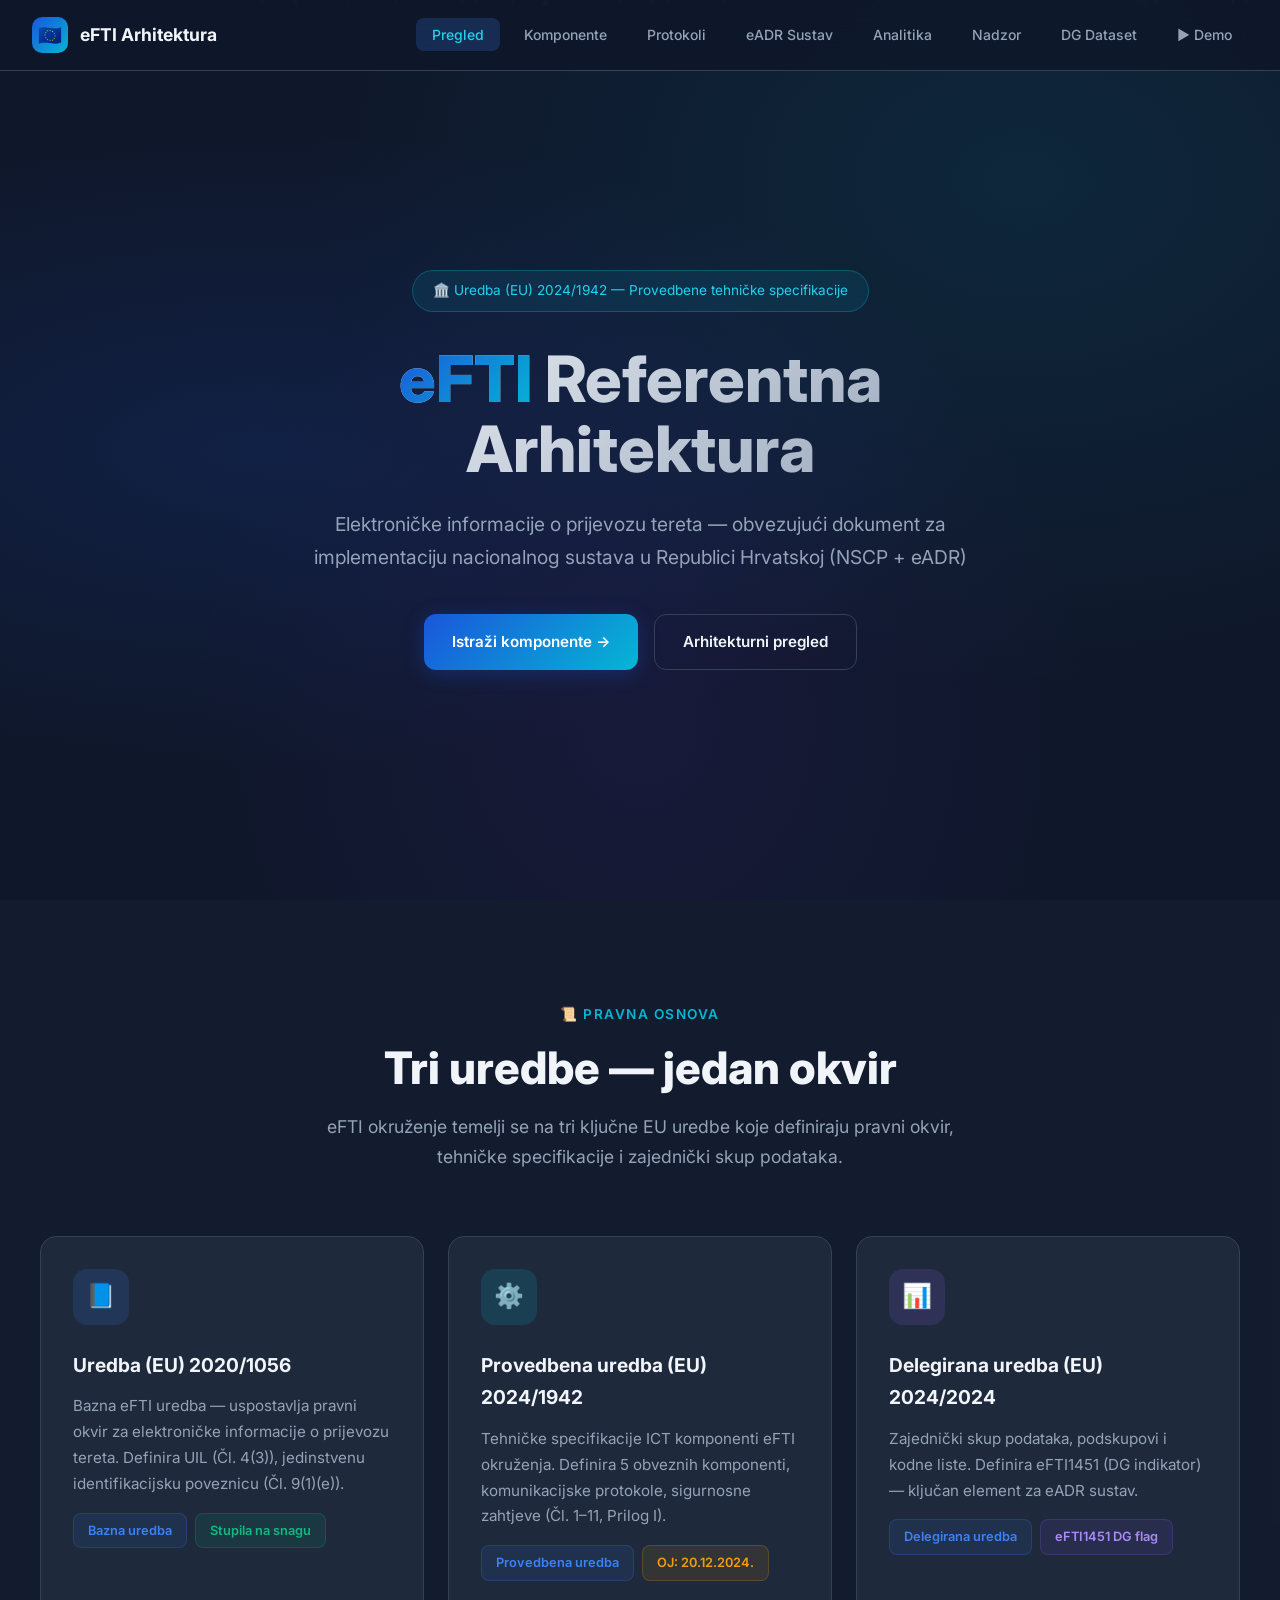
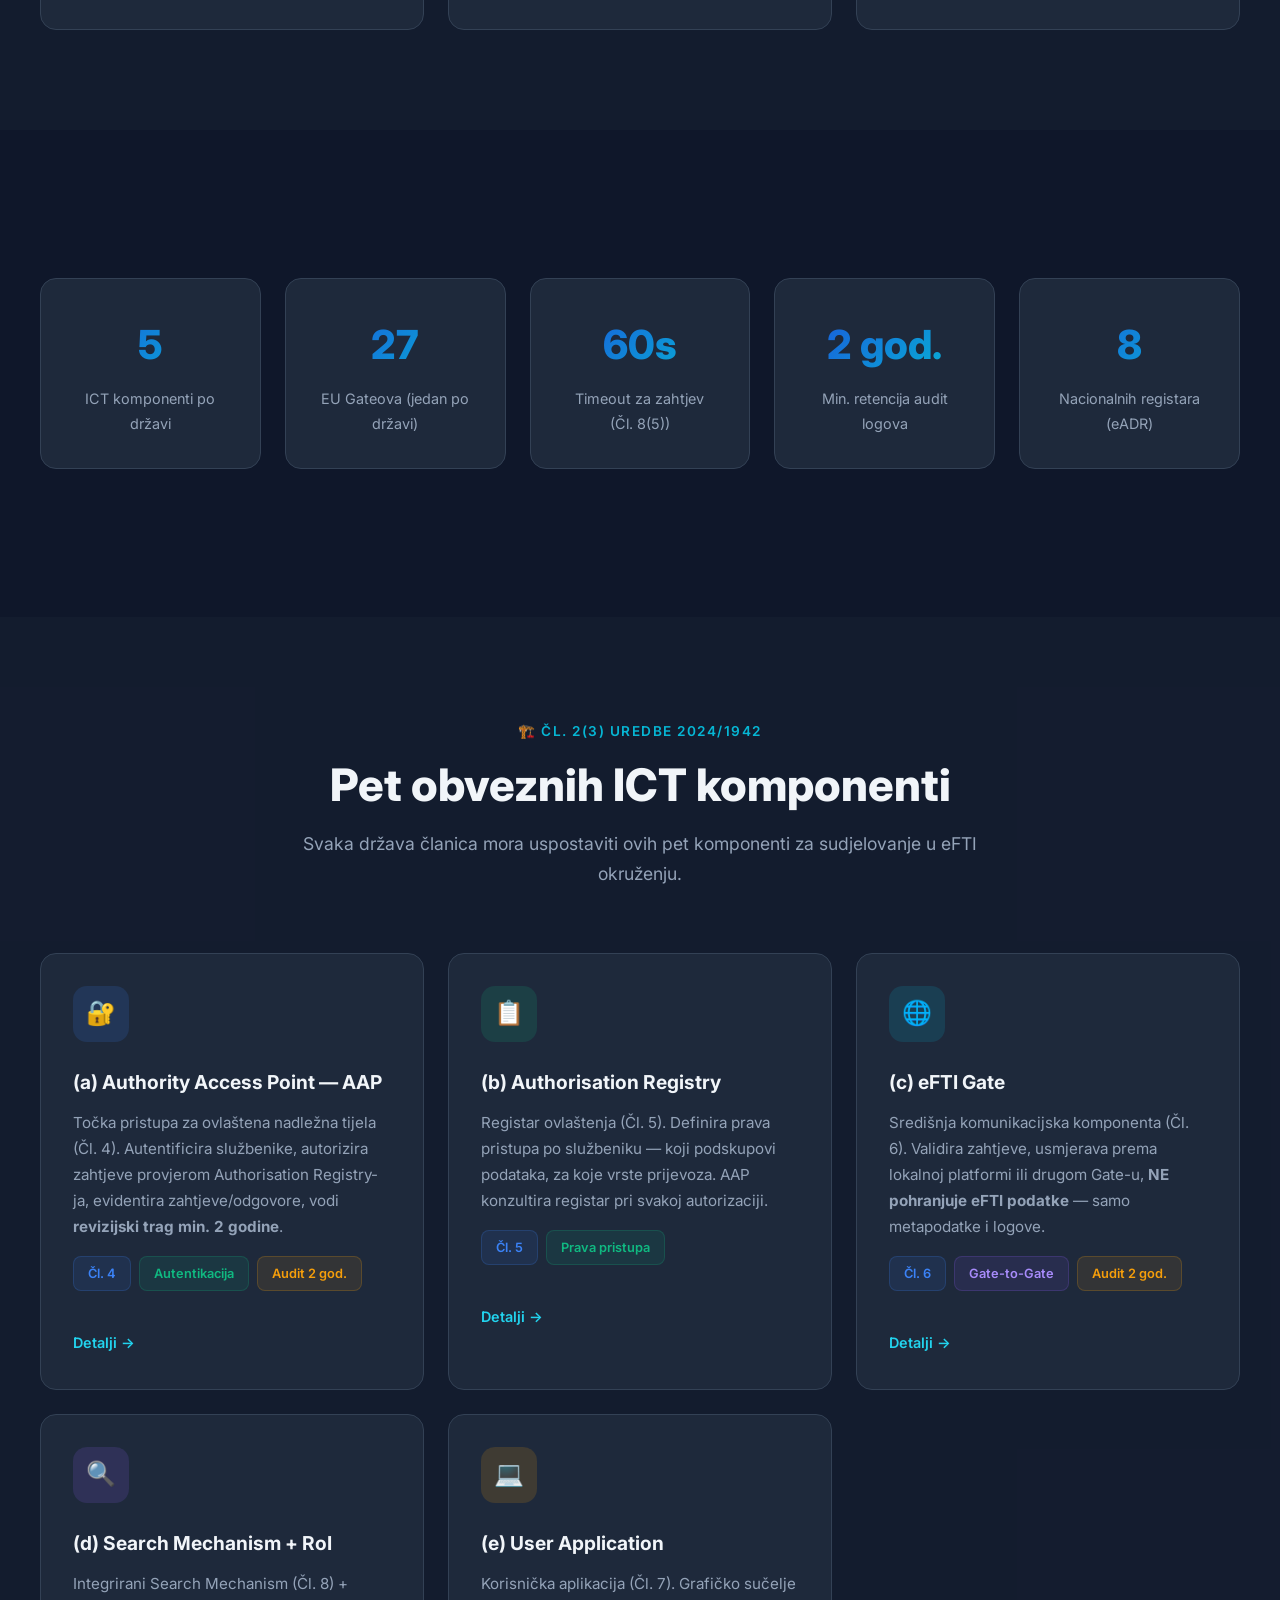
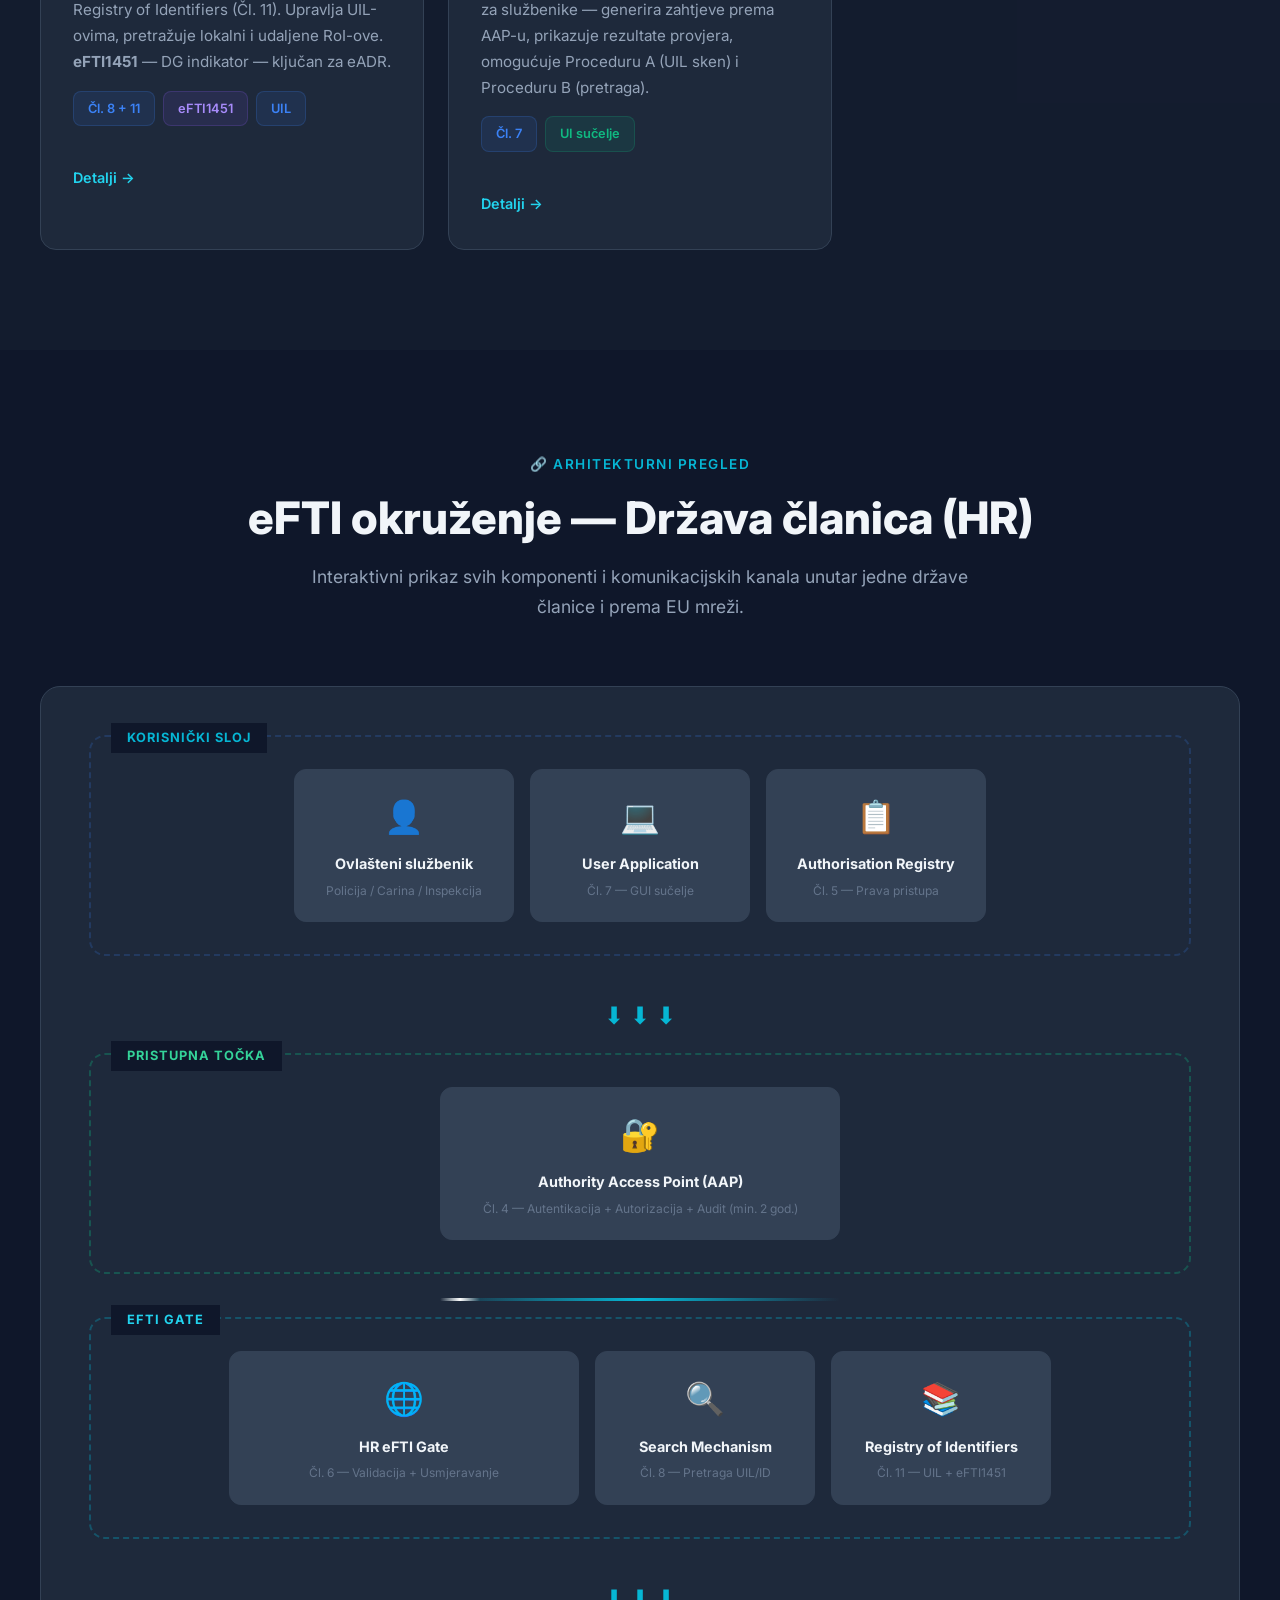
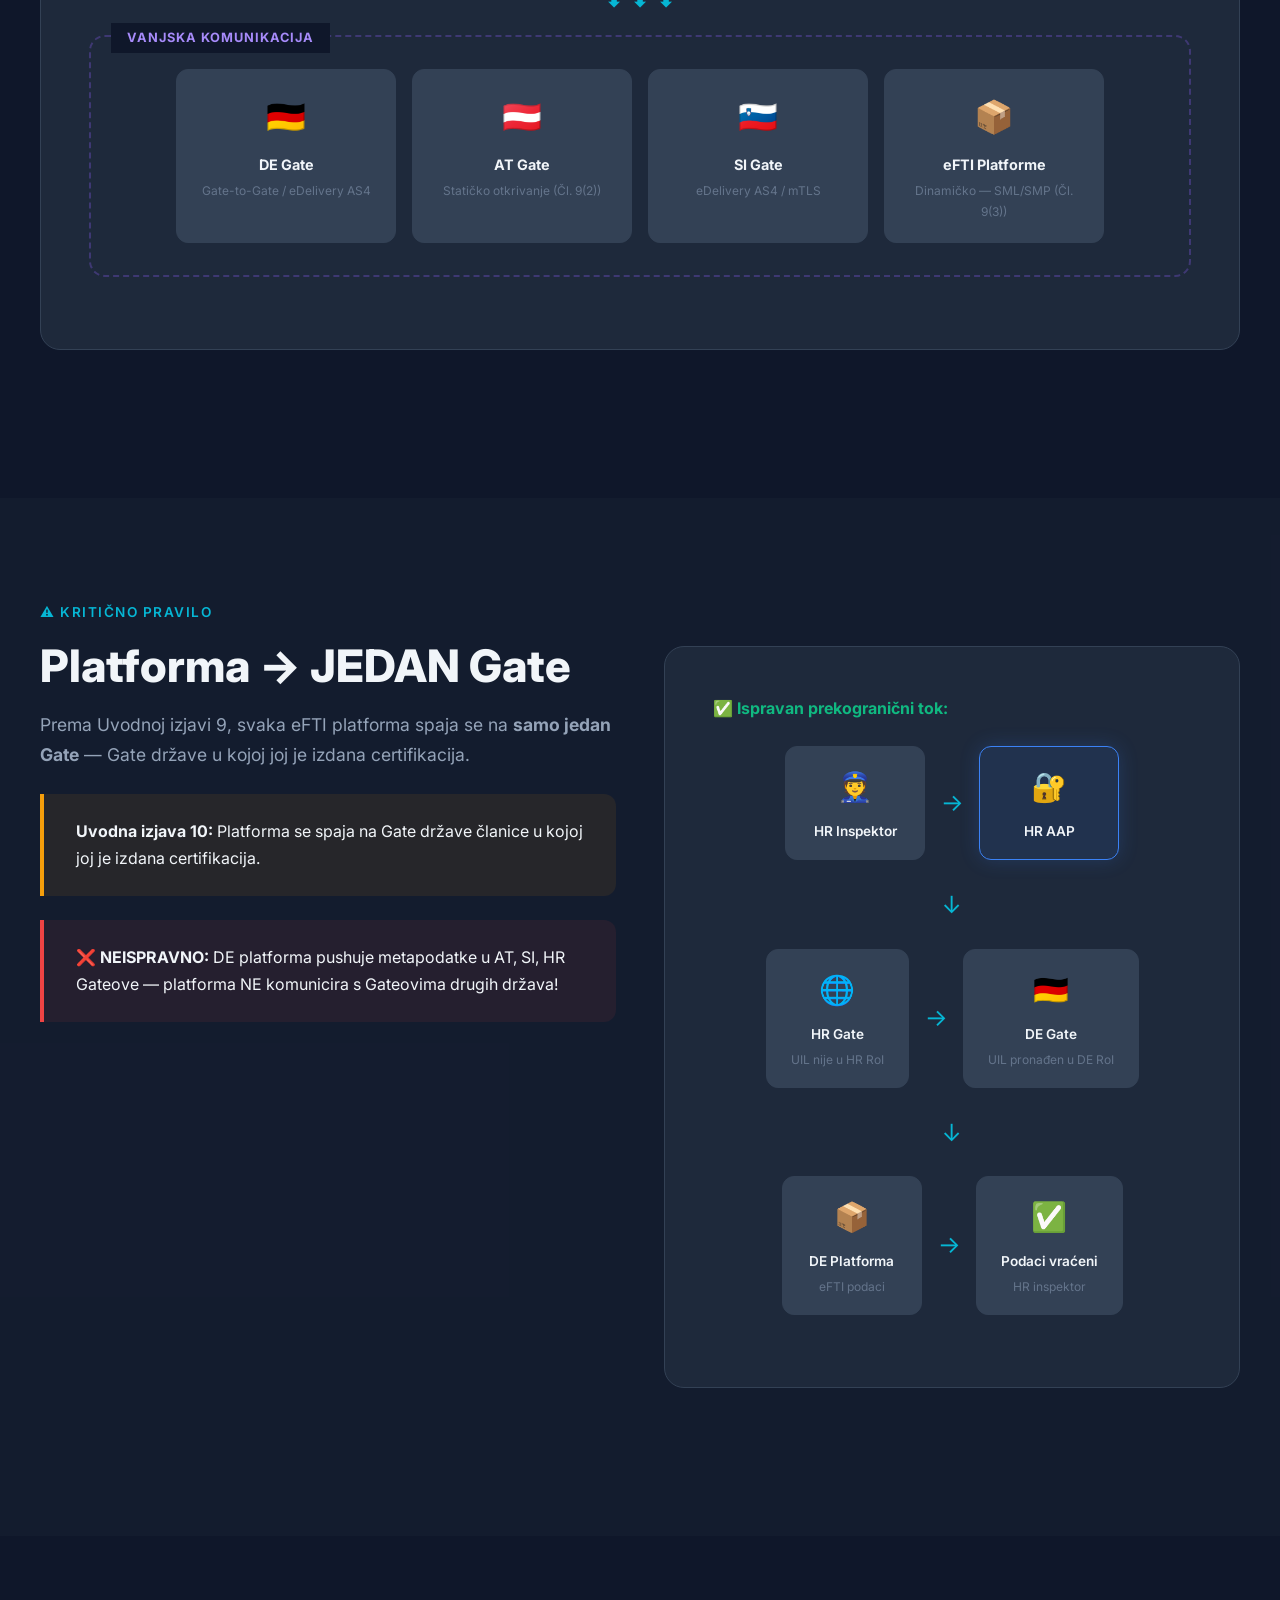
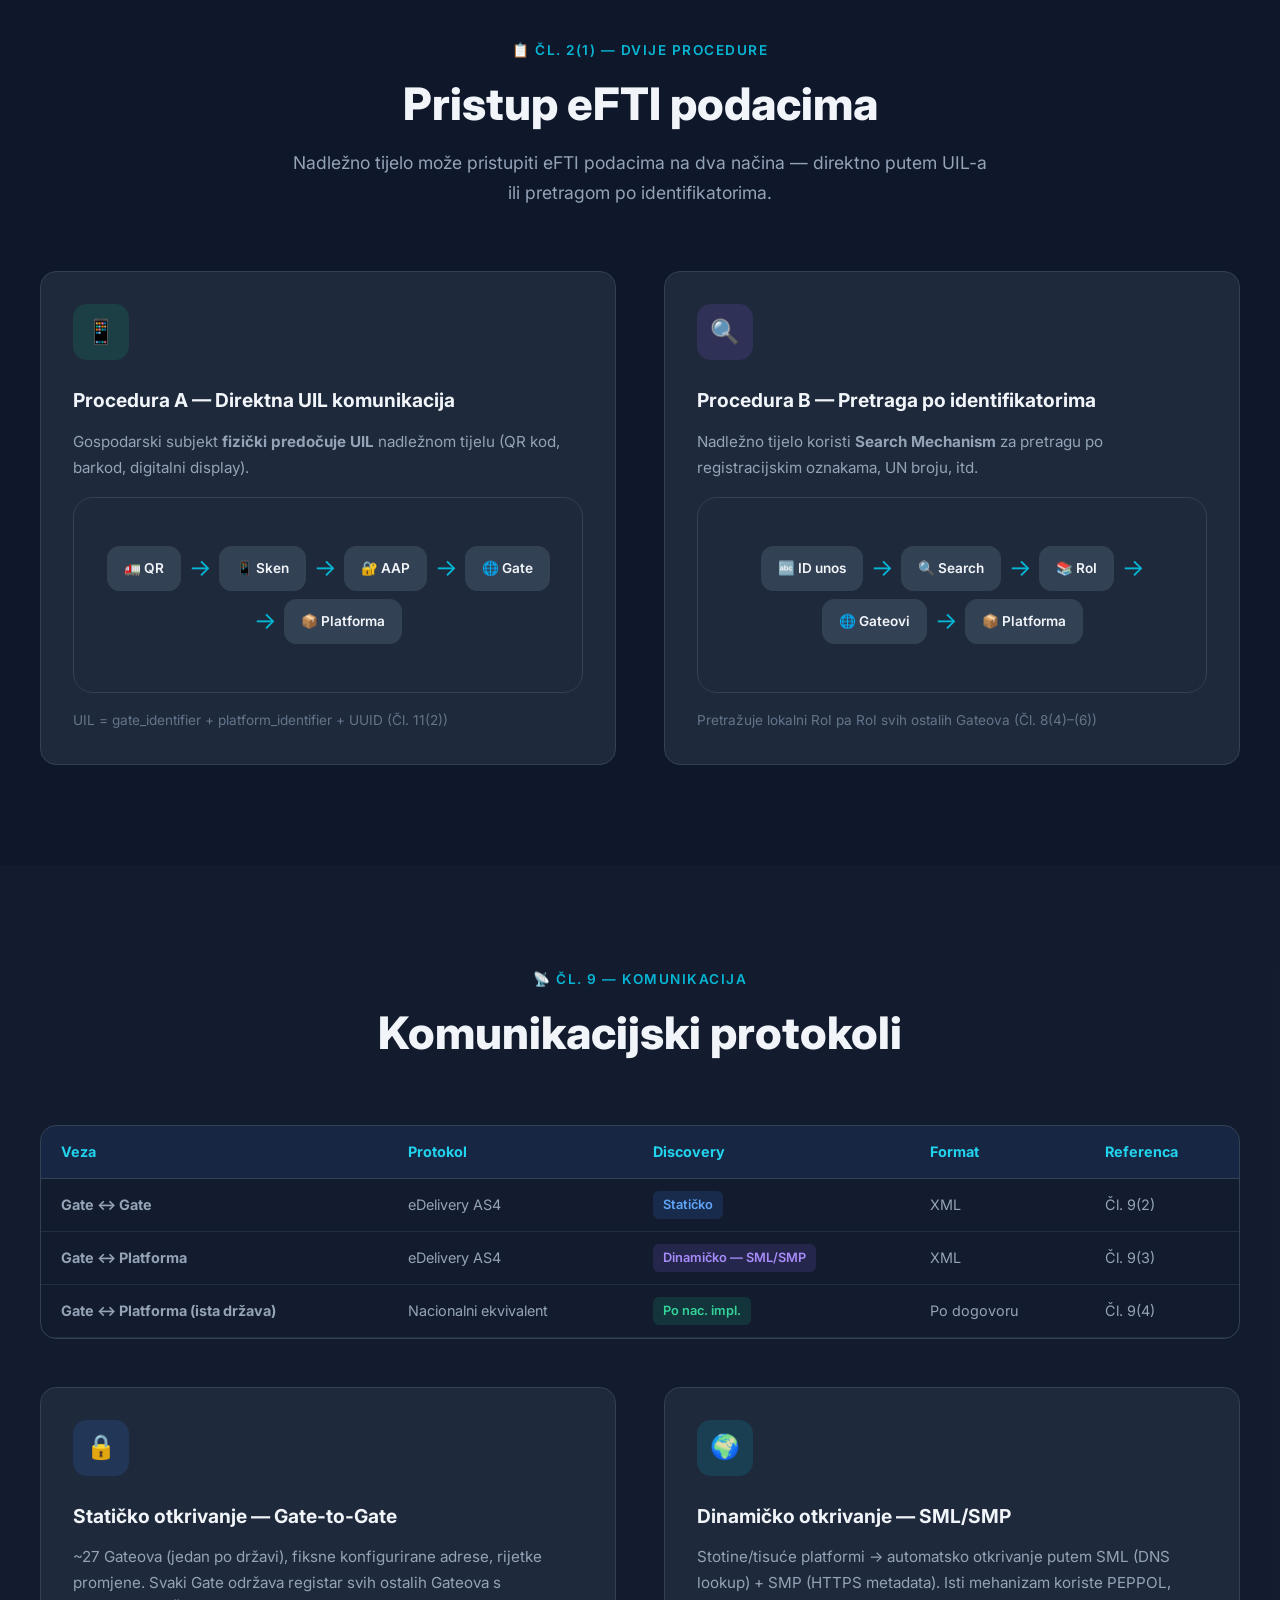
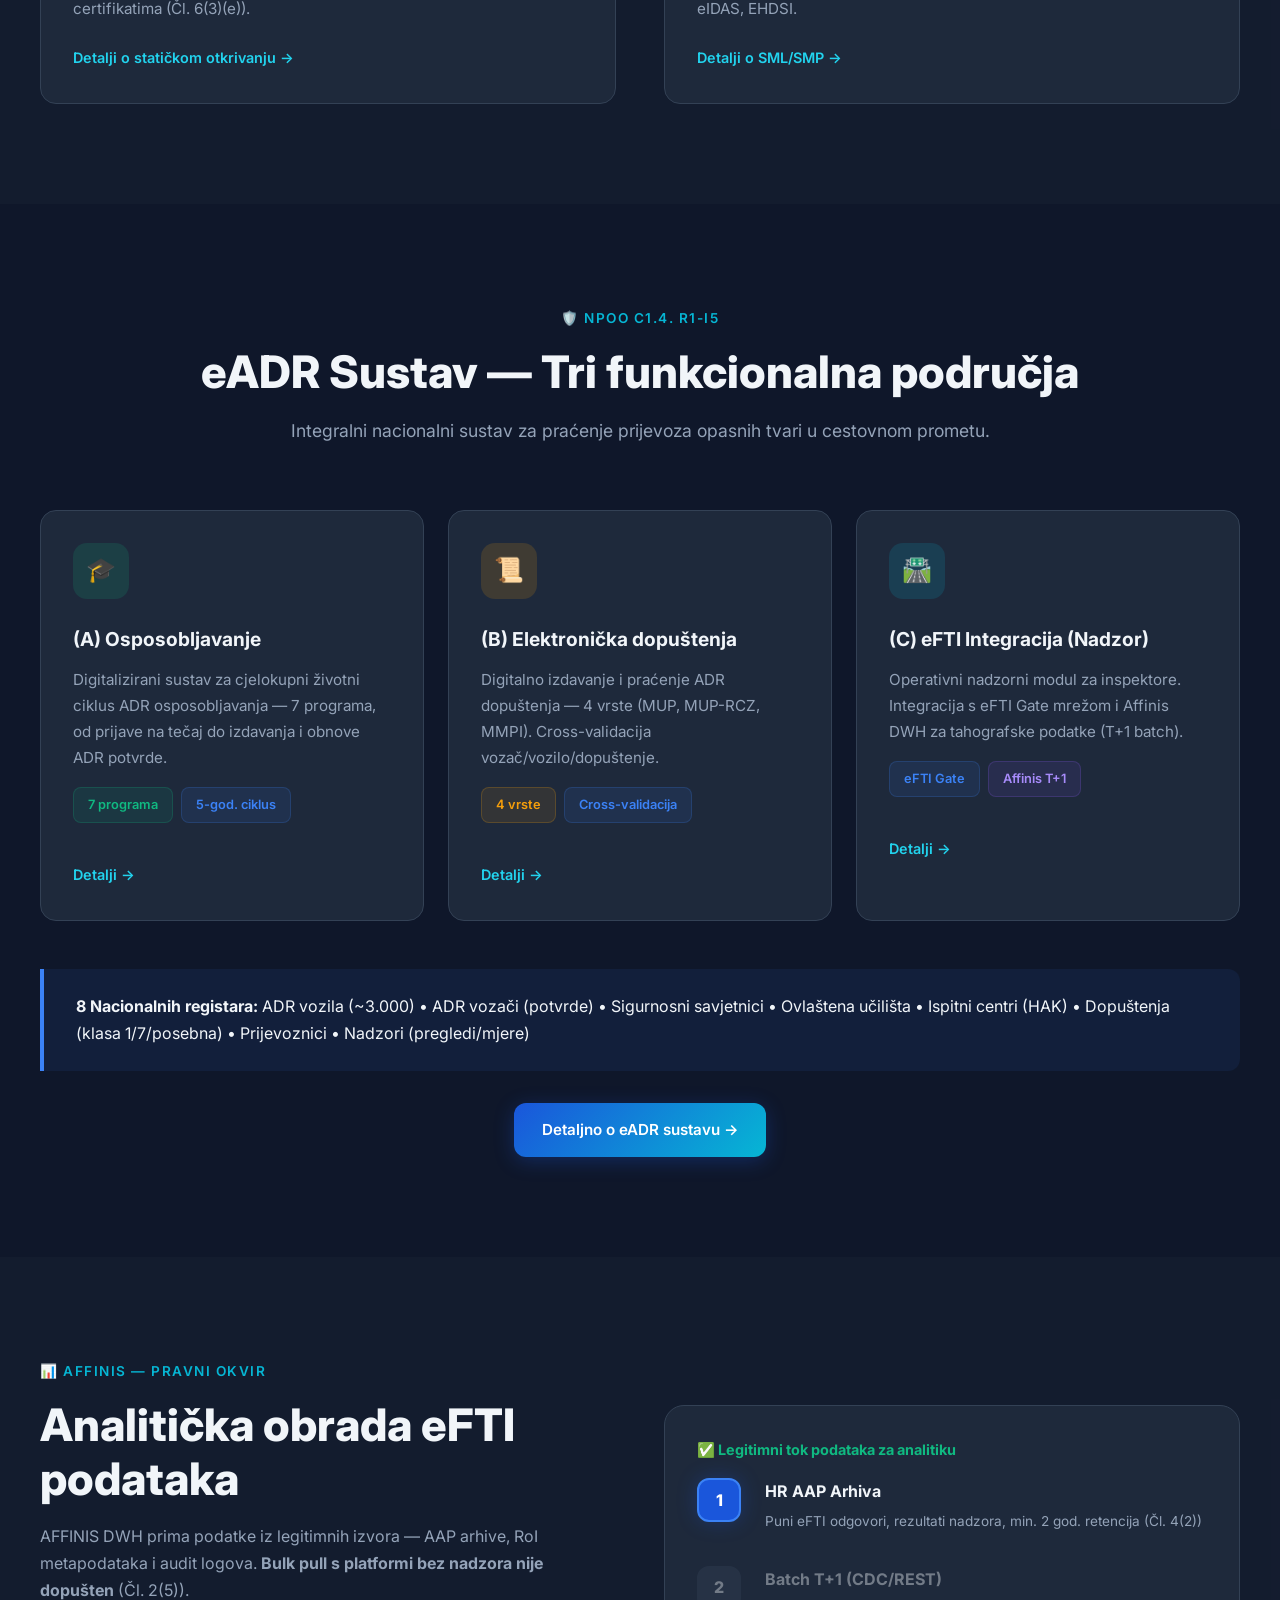
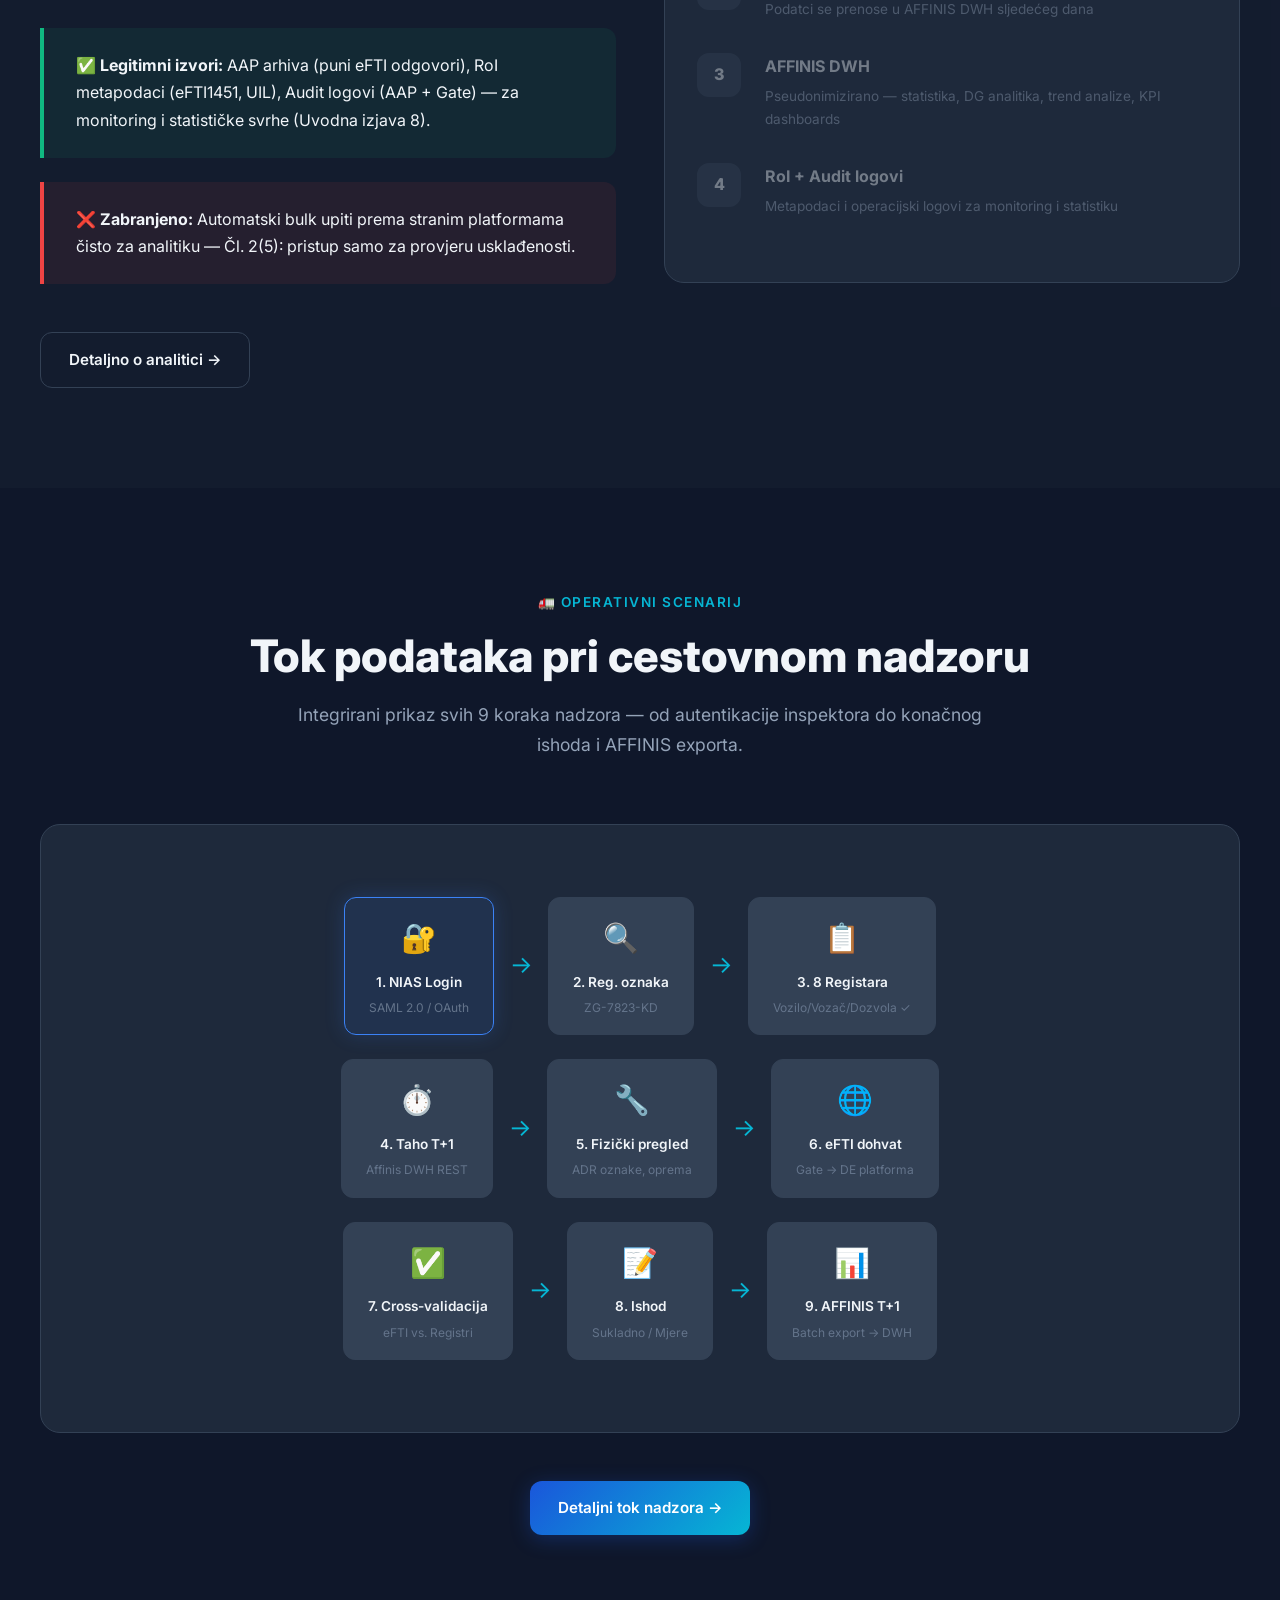
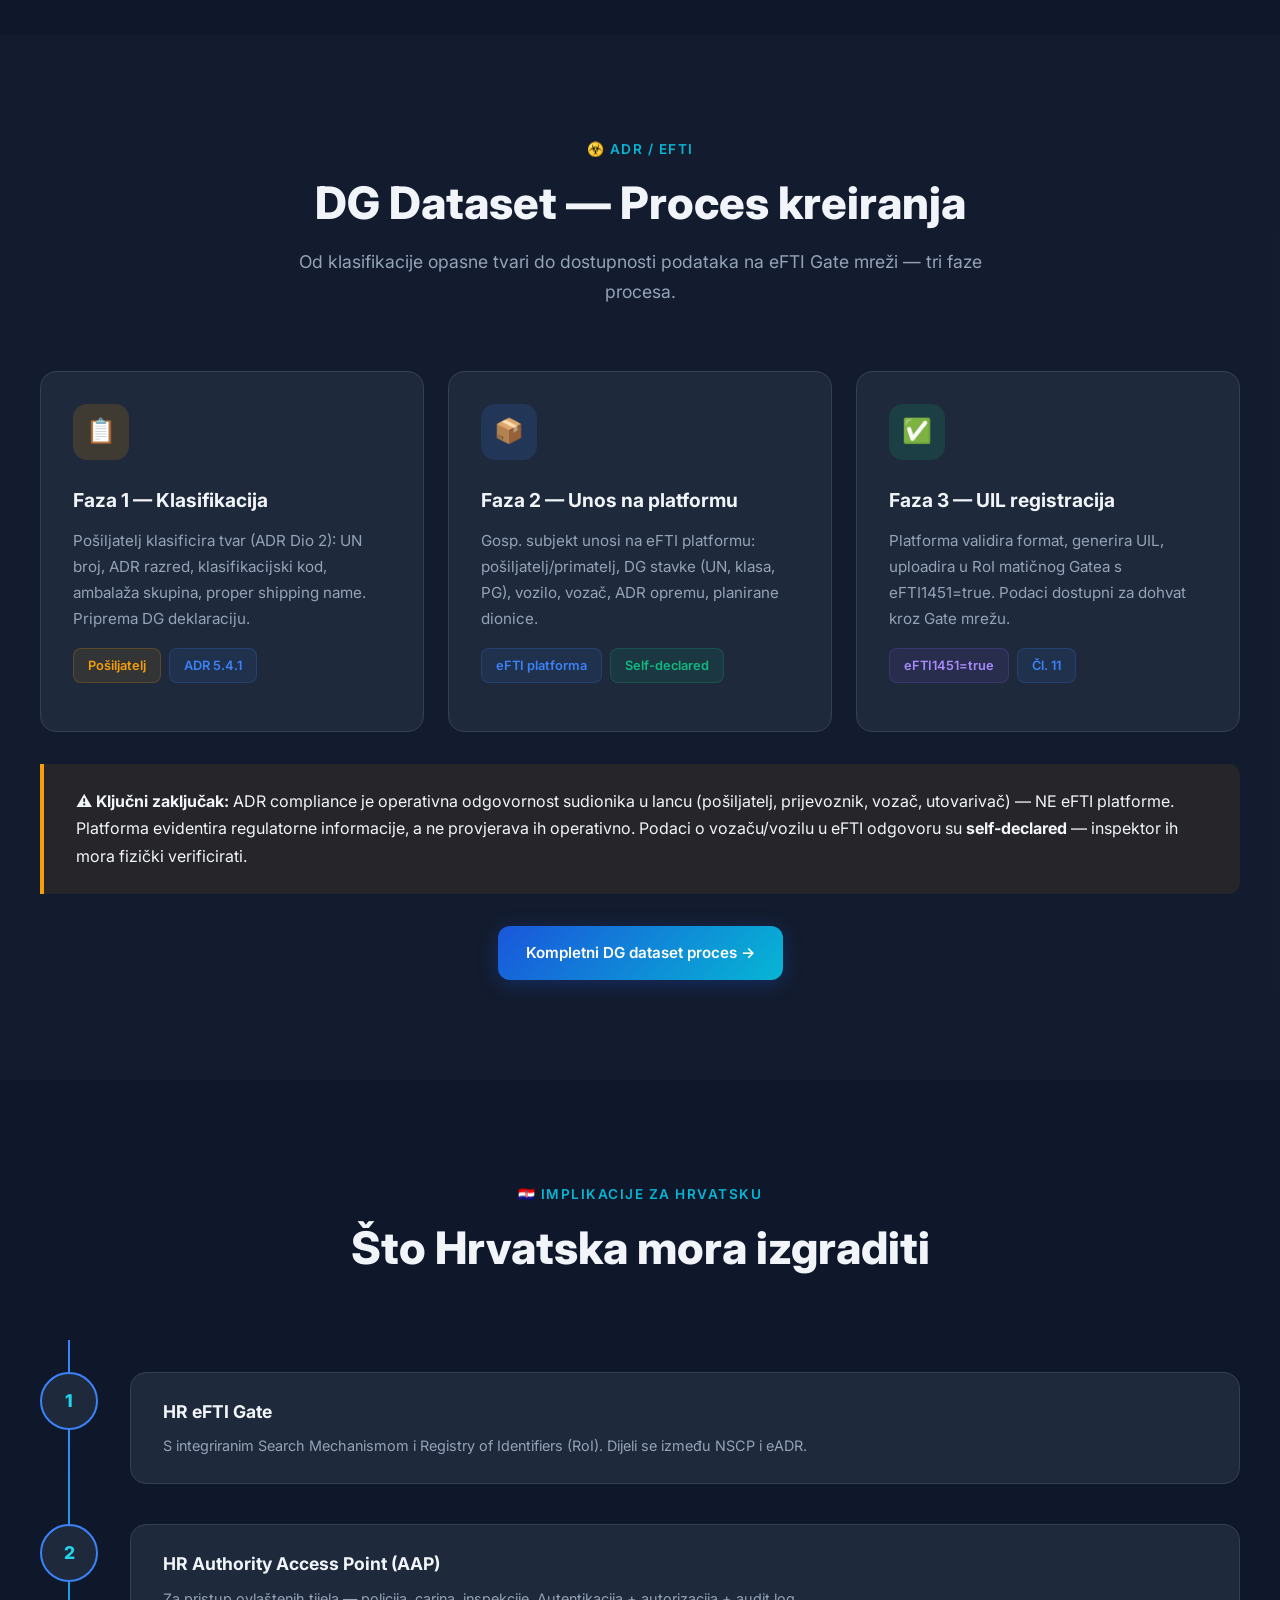
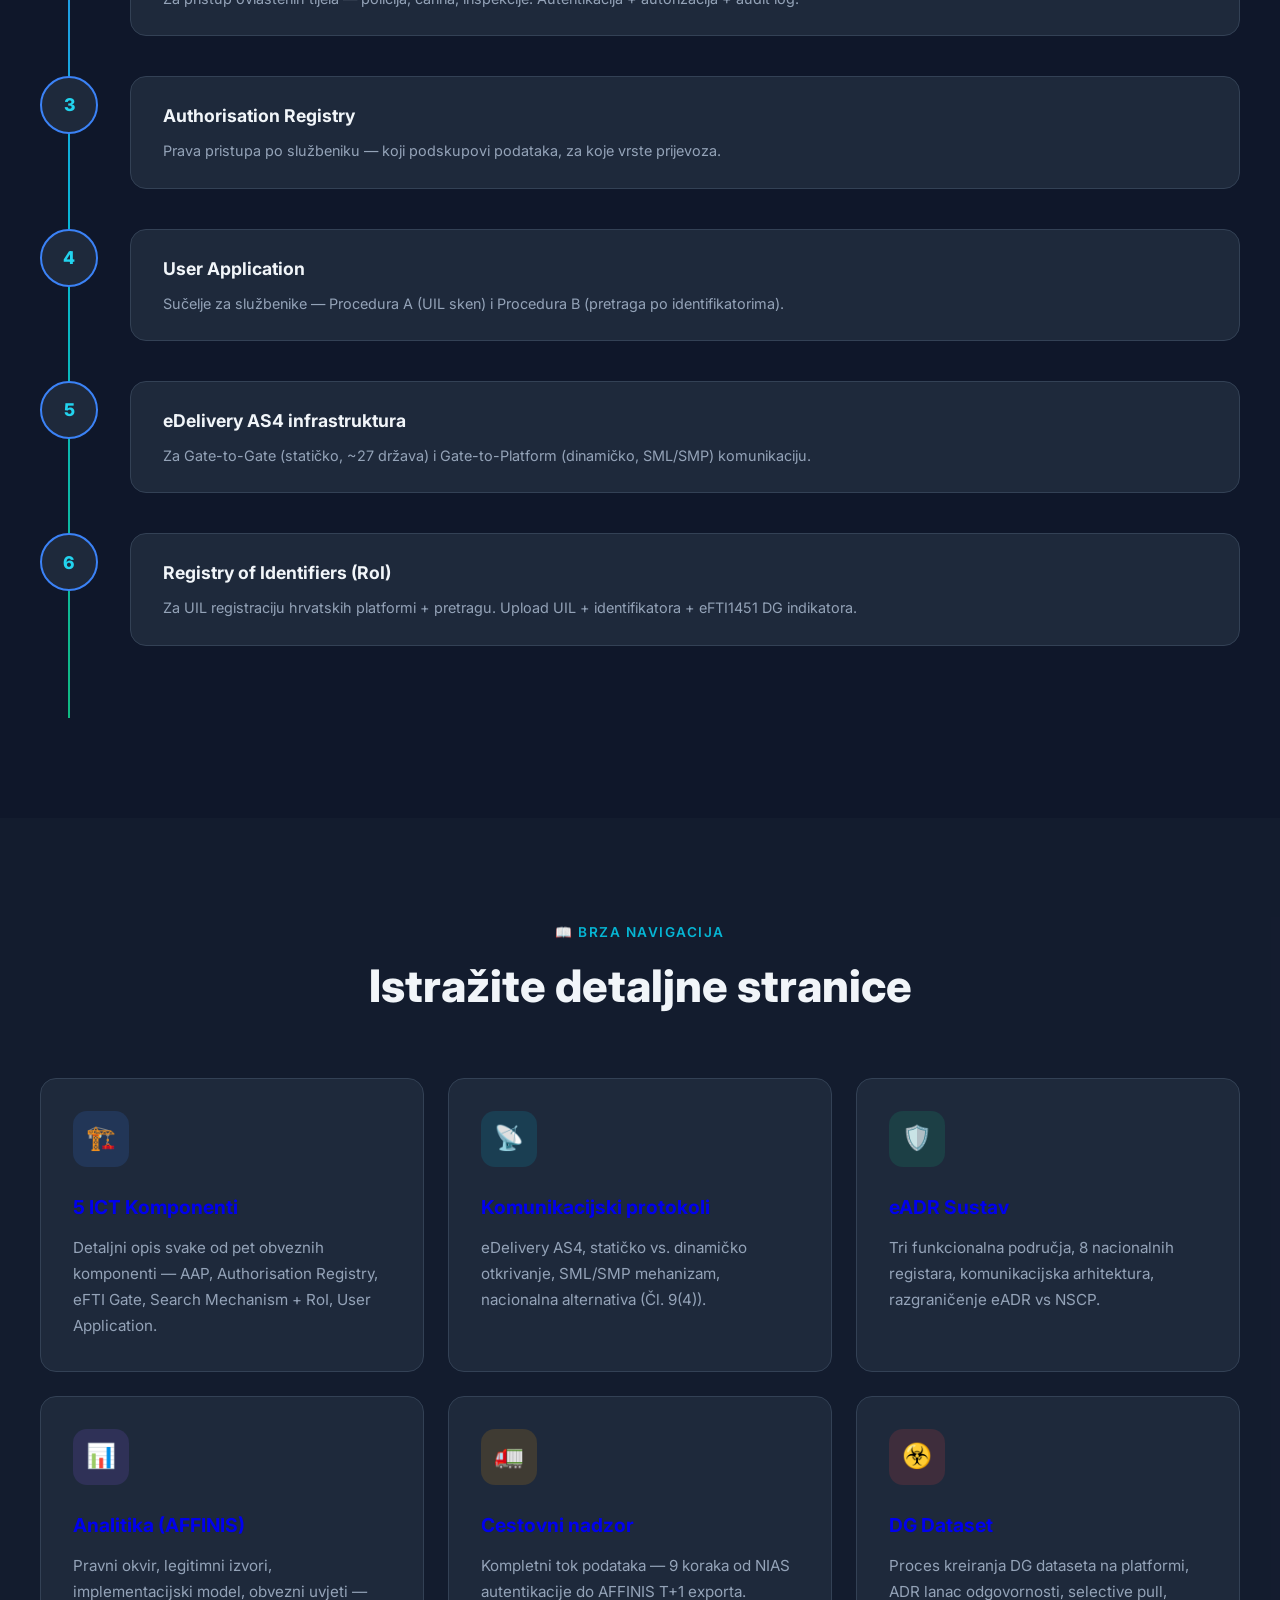
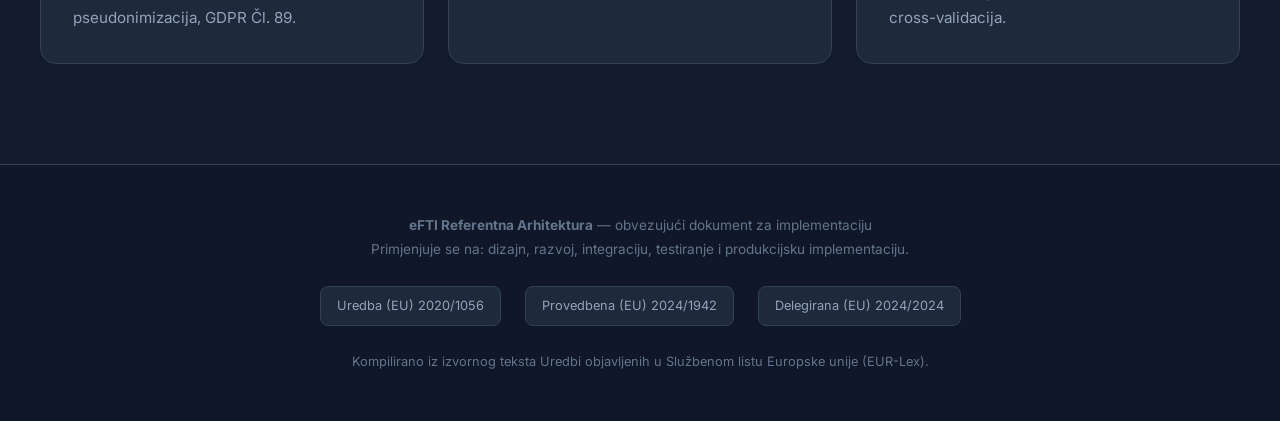
==== commit 681998da: "Add animated end-to-end demo page with step-by-step process visualization" ====
--- a/index.html
+++ b/index.html
@@ -26,6 +26,7 @@
       <li><a href="analytics.html">Analitika</a></li>
       <li><a href="inspection.html">Nadzor</a></li>
       <li><a href="dg-dataset.html">DG Dataset</a></li>
+      <li><a href="demo.html">▶ Demo</a></li>
     </ul>
   </div>
 </nav>
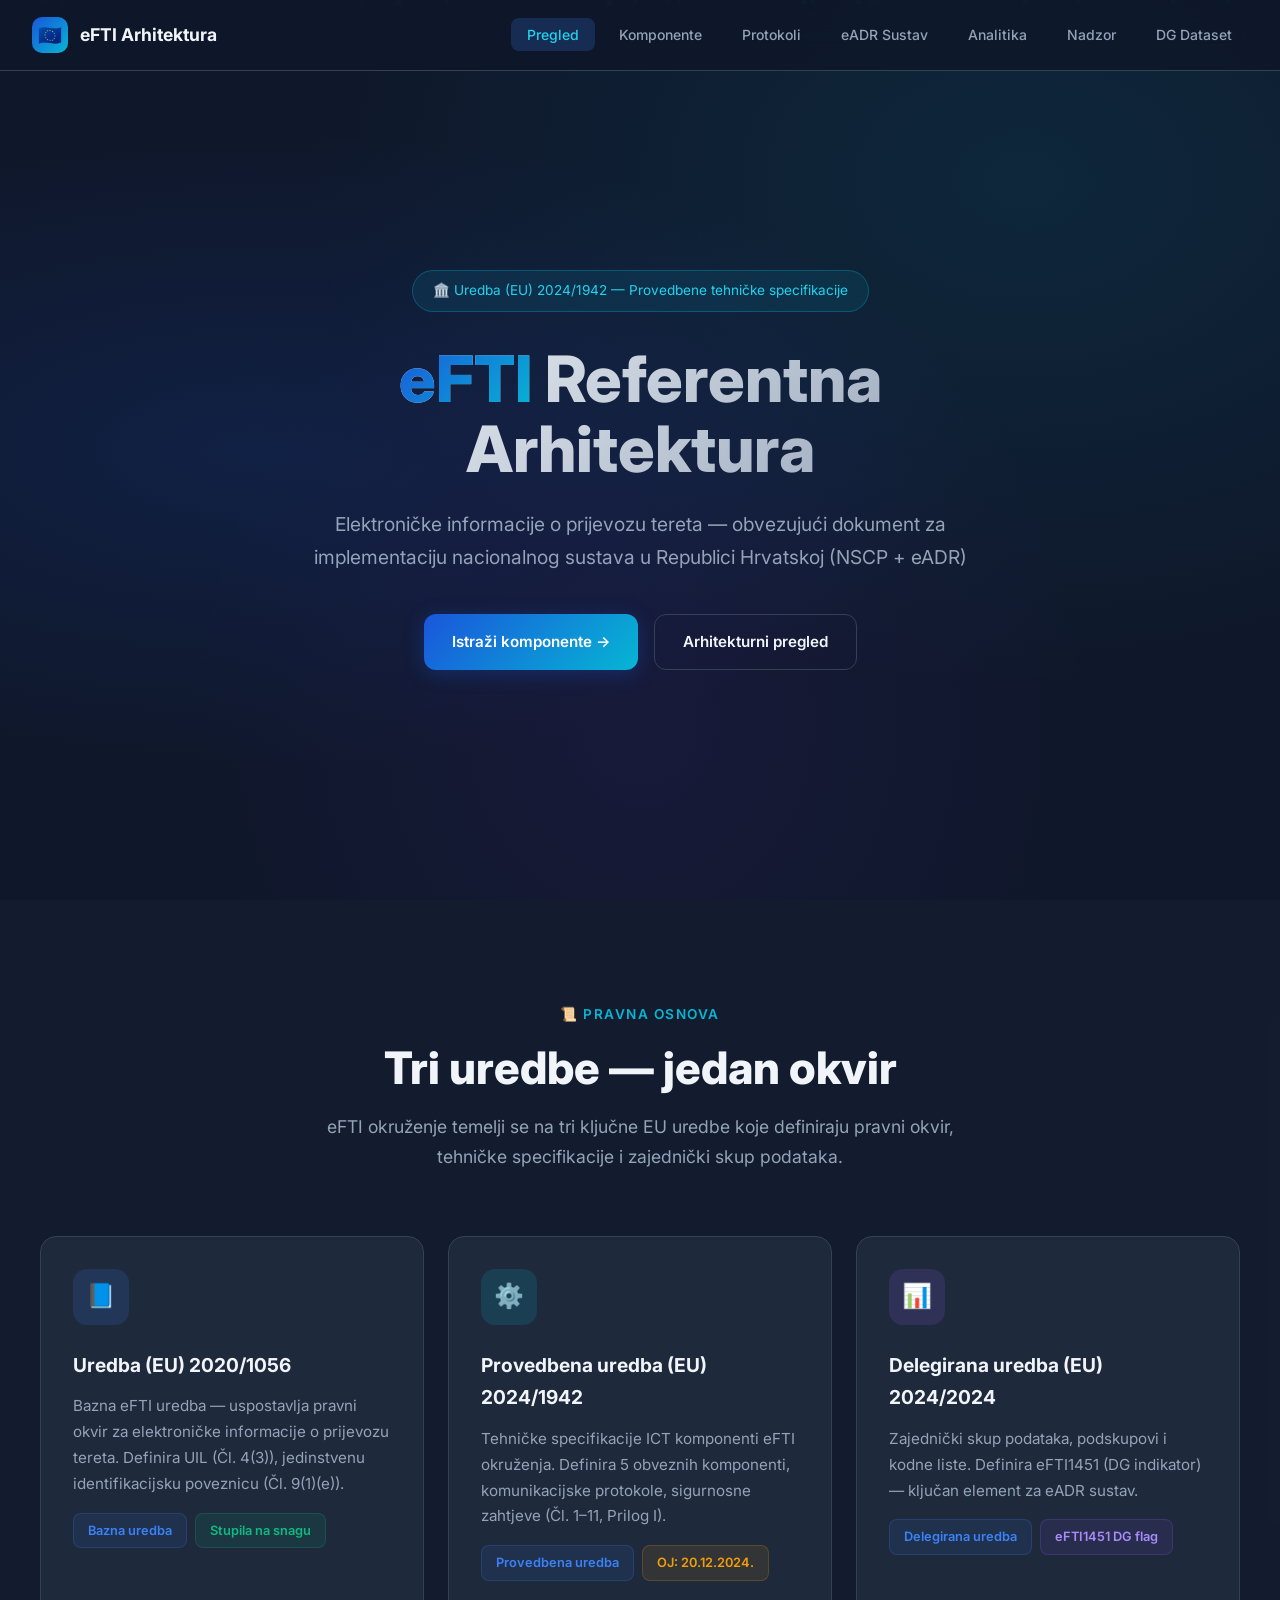
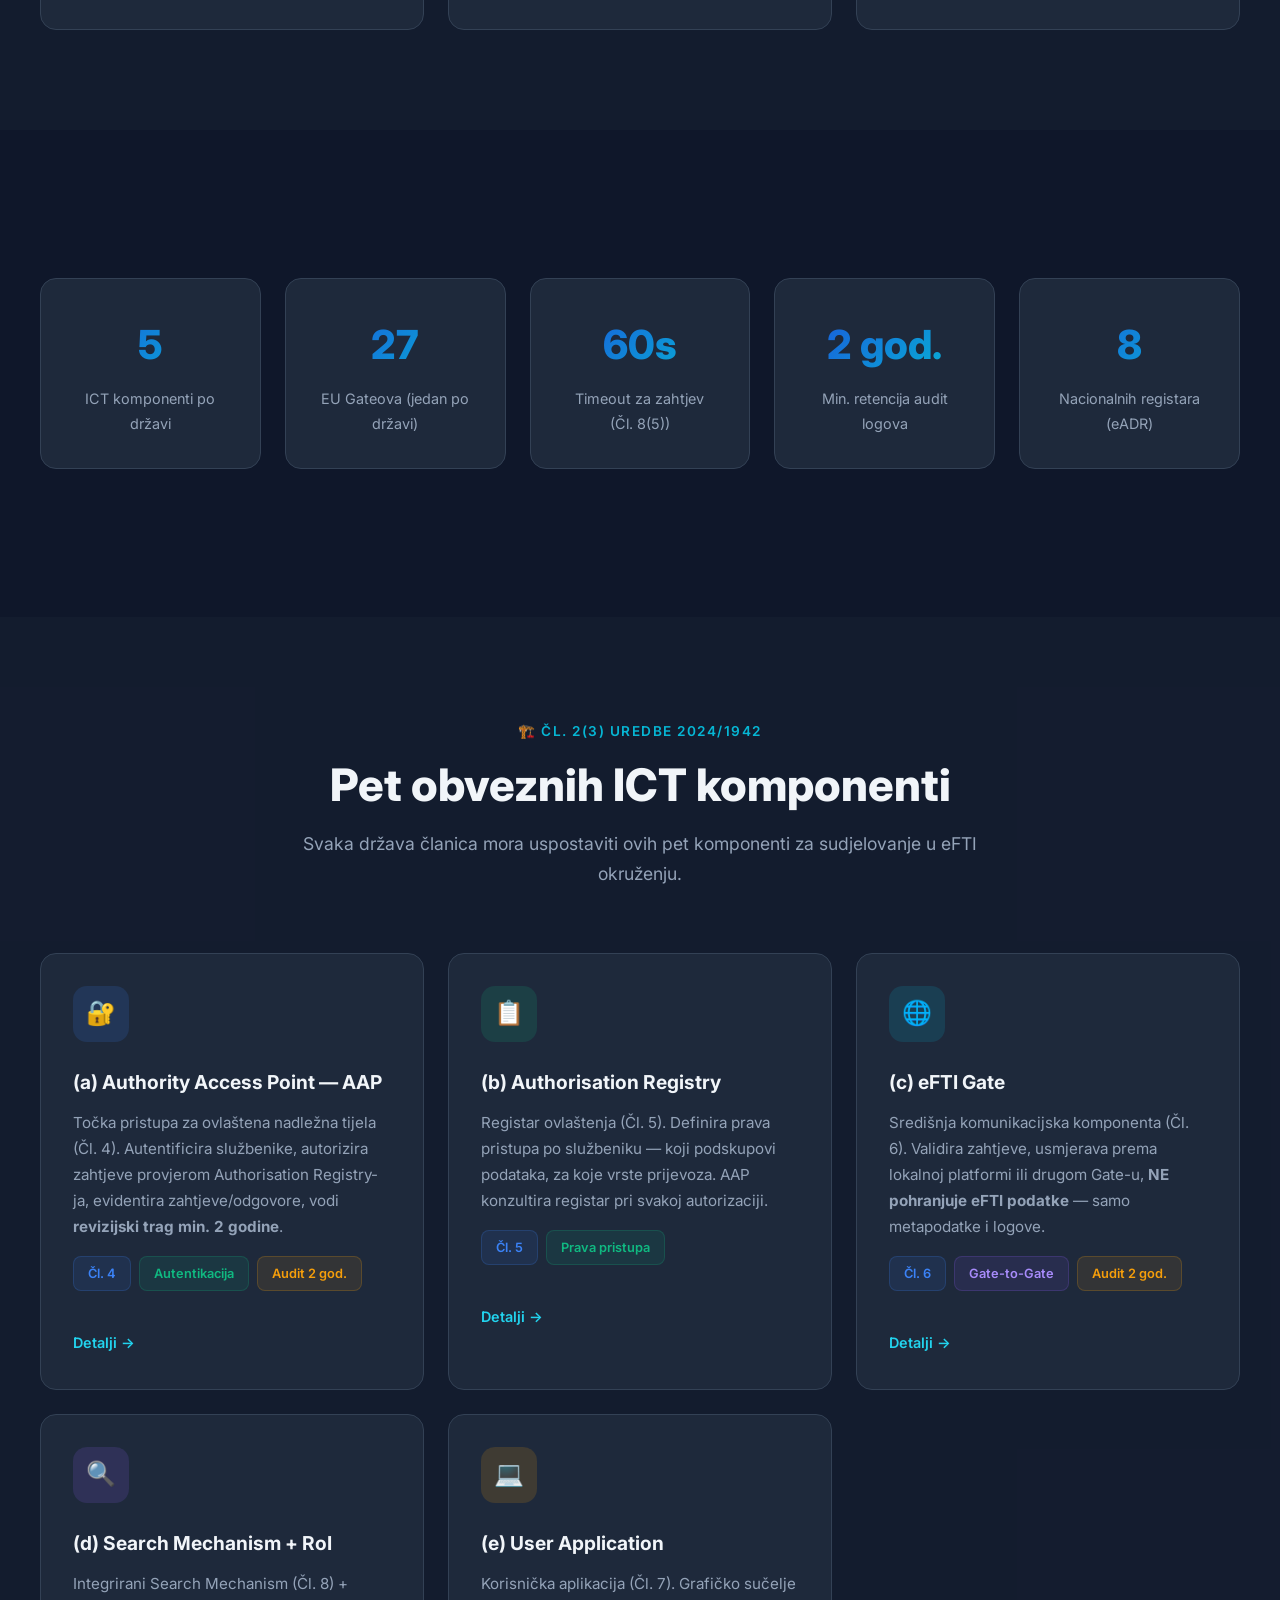
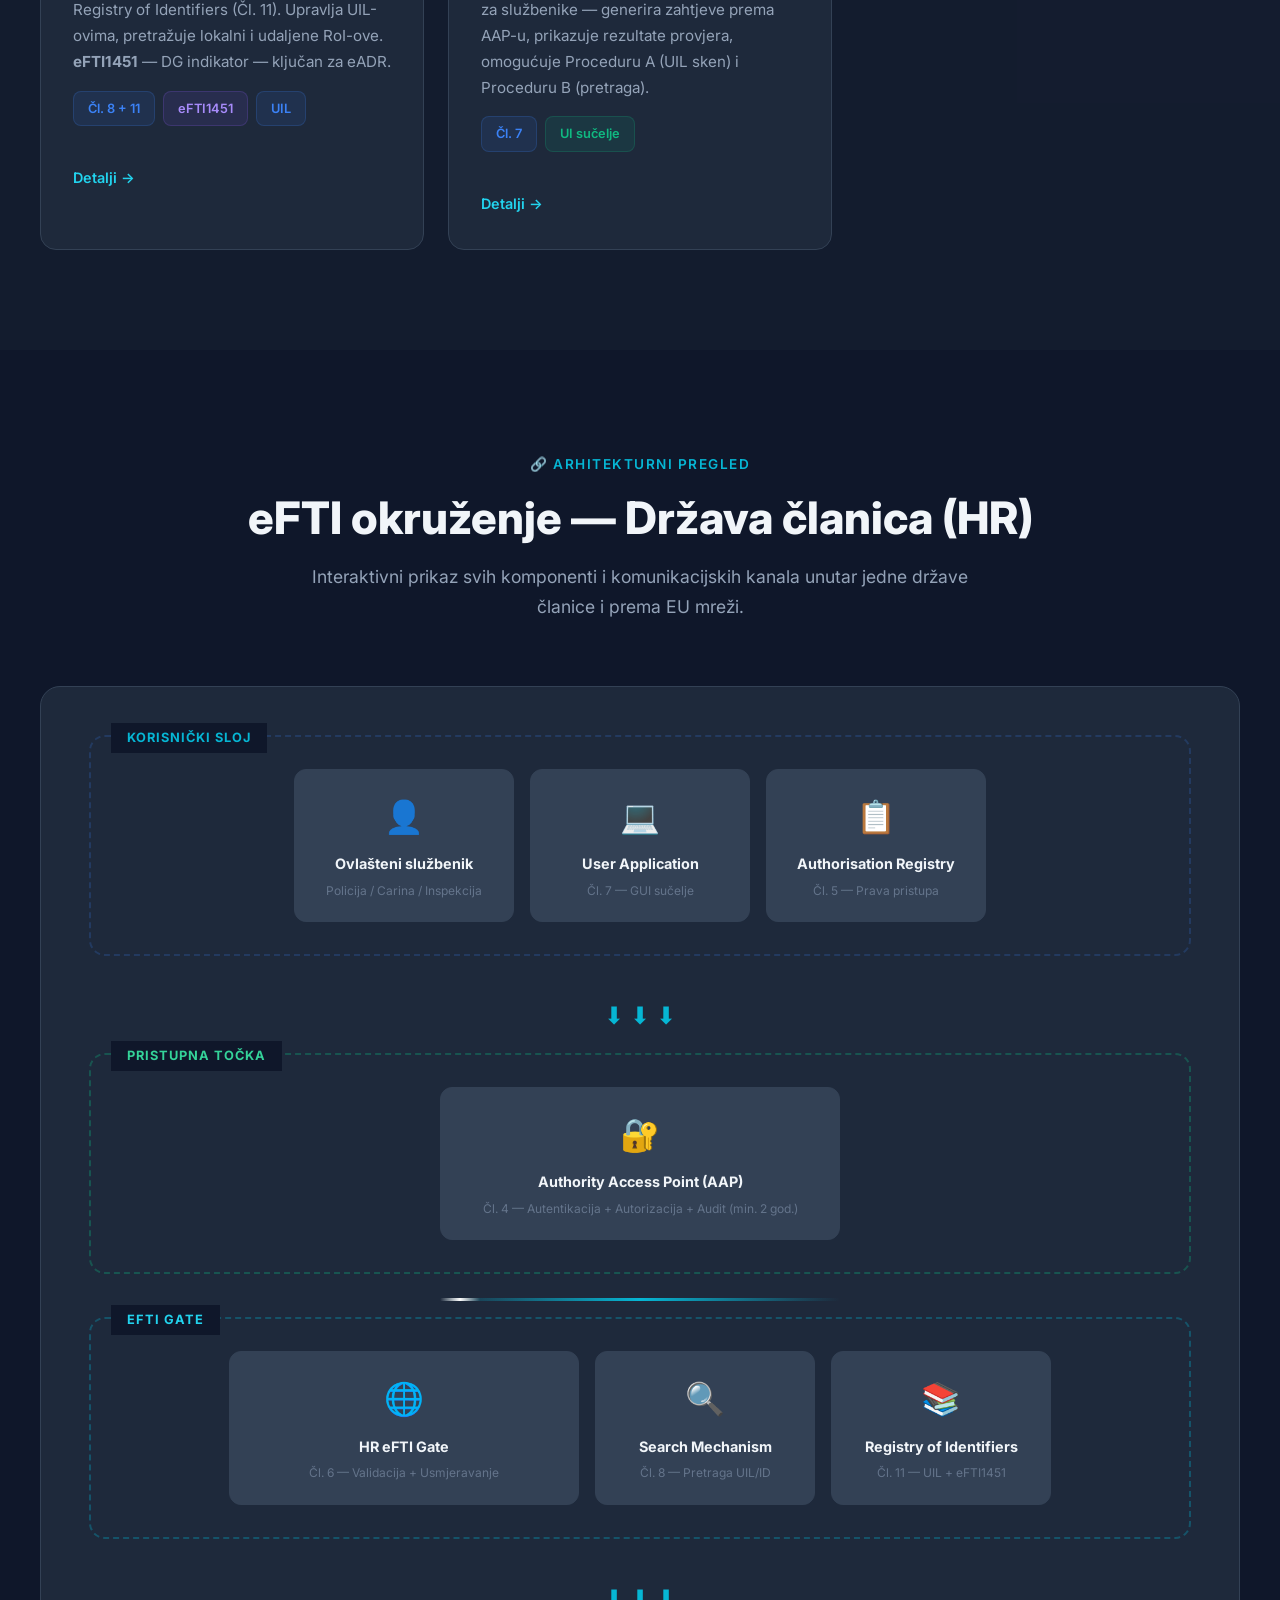
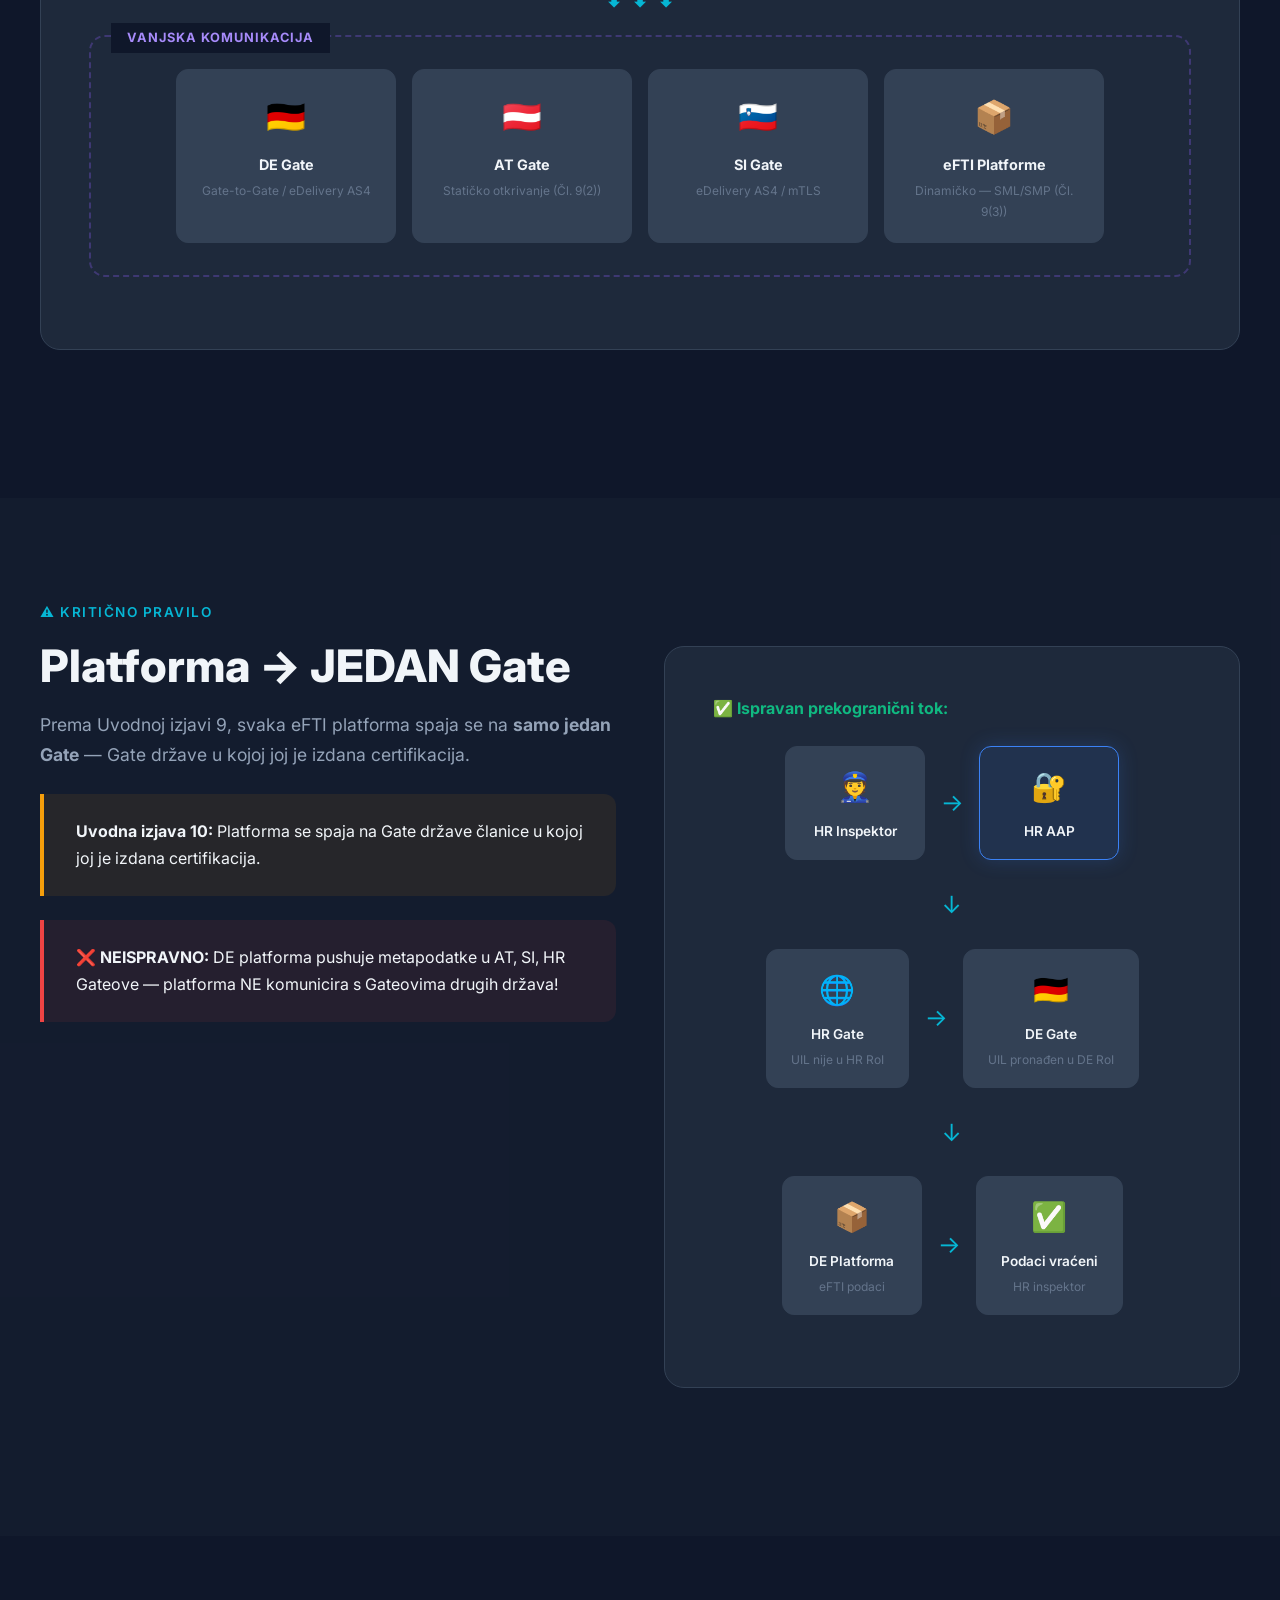
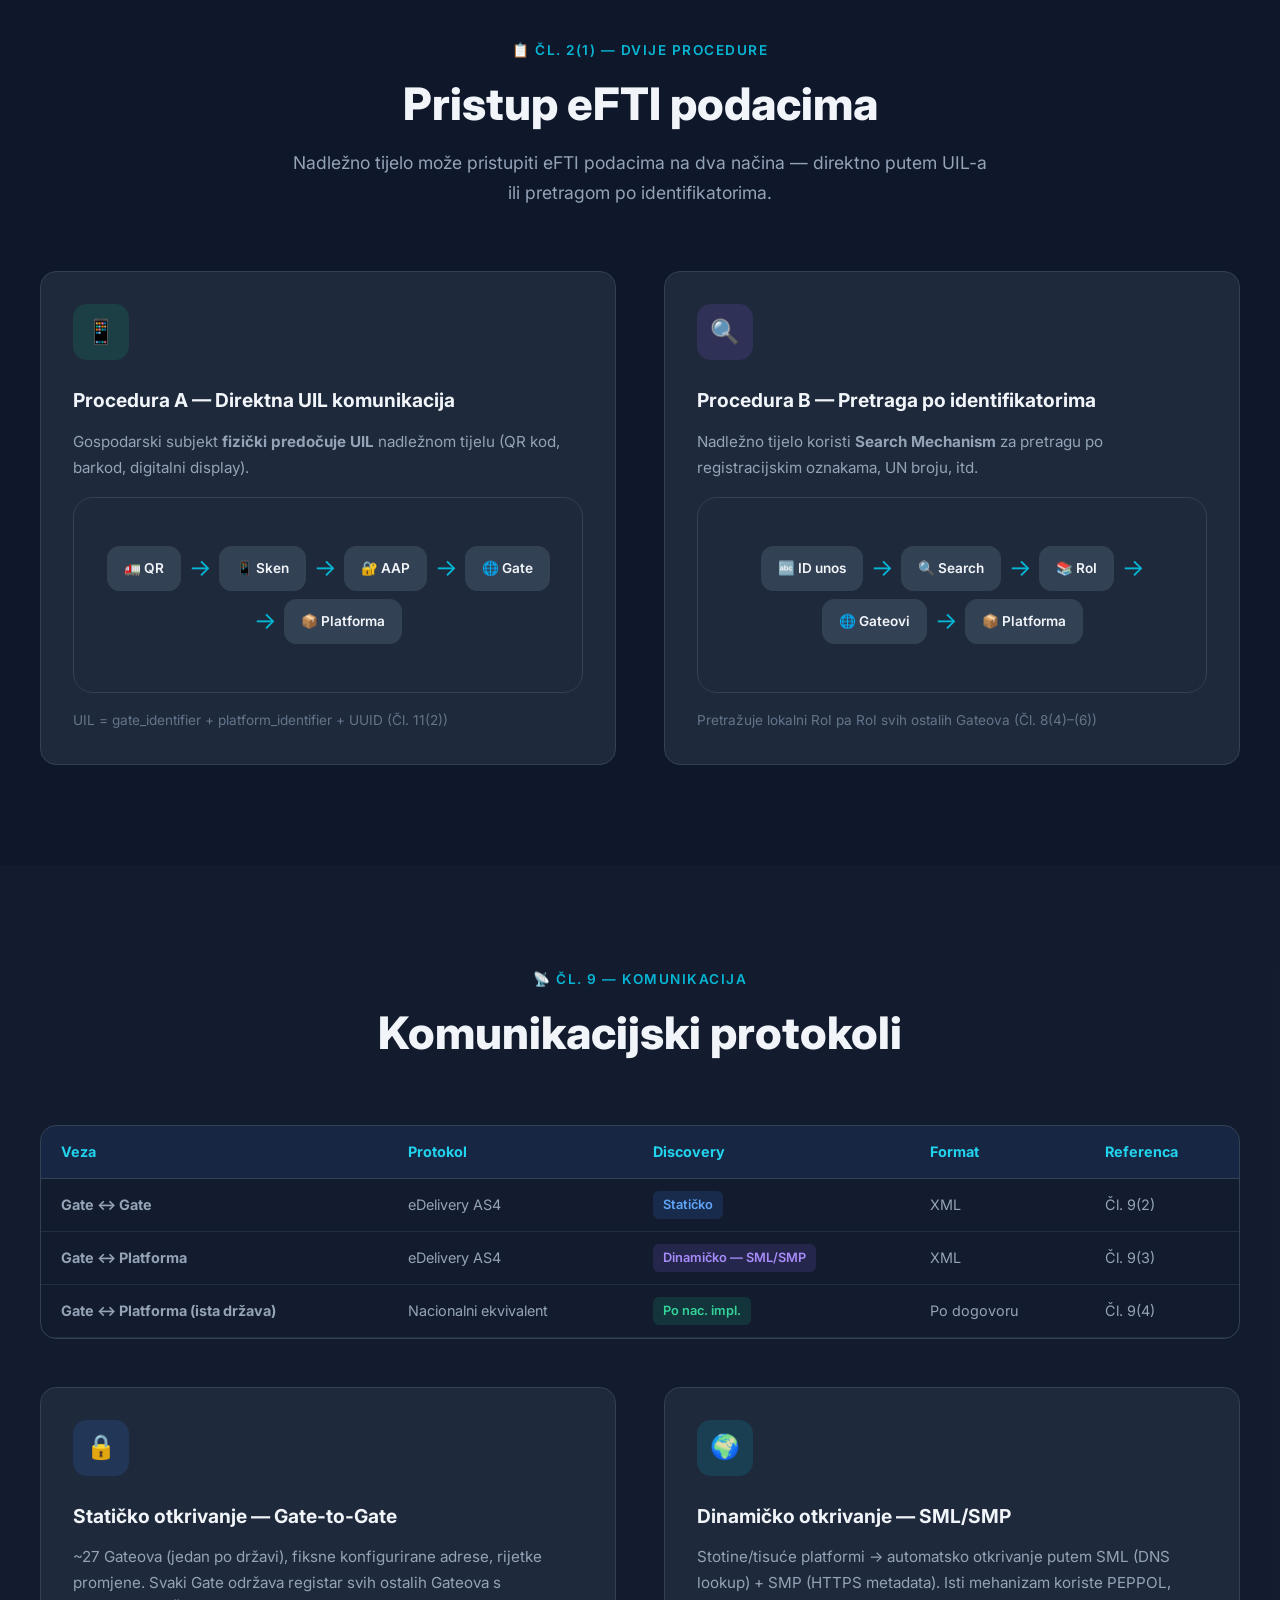
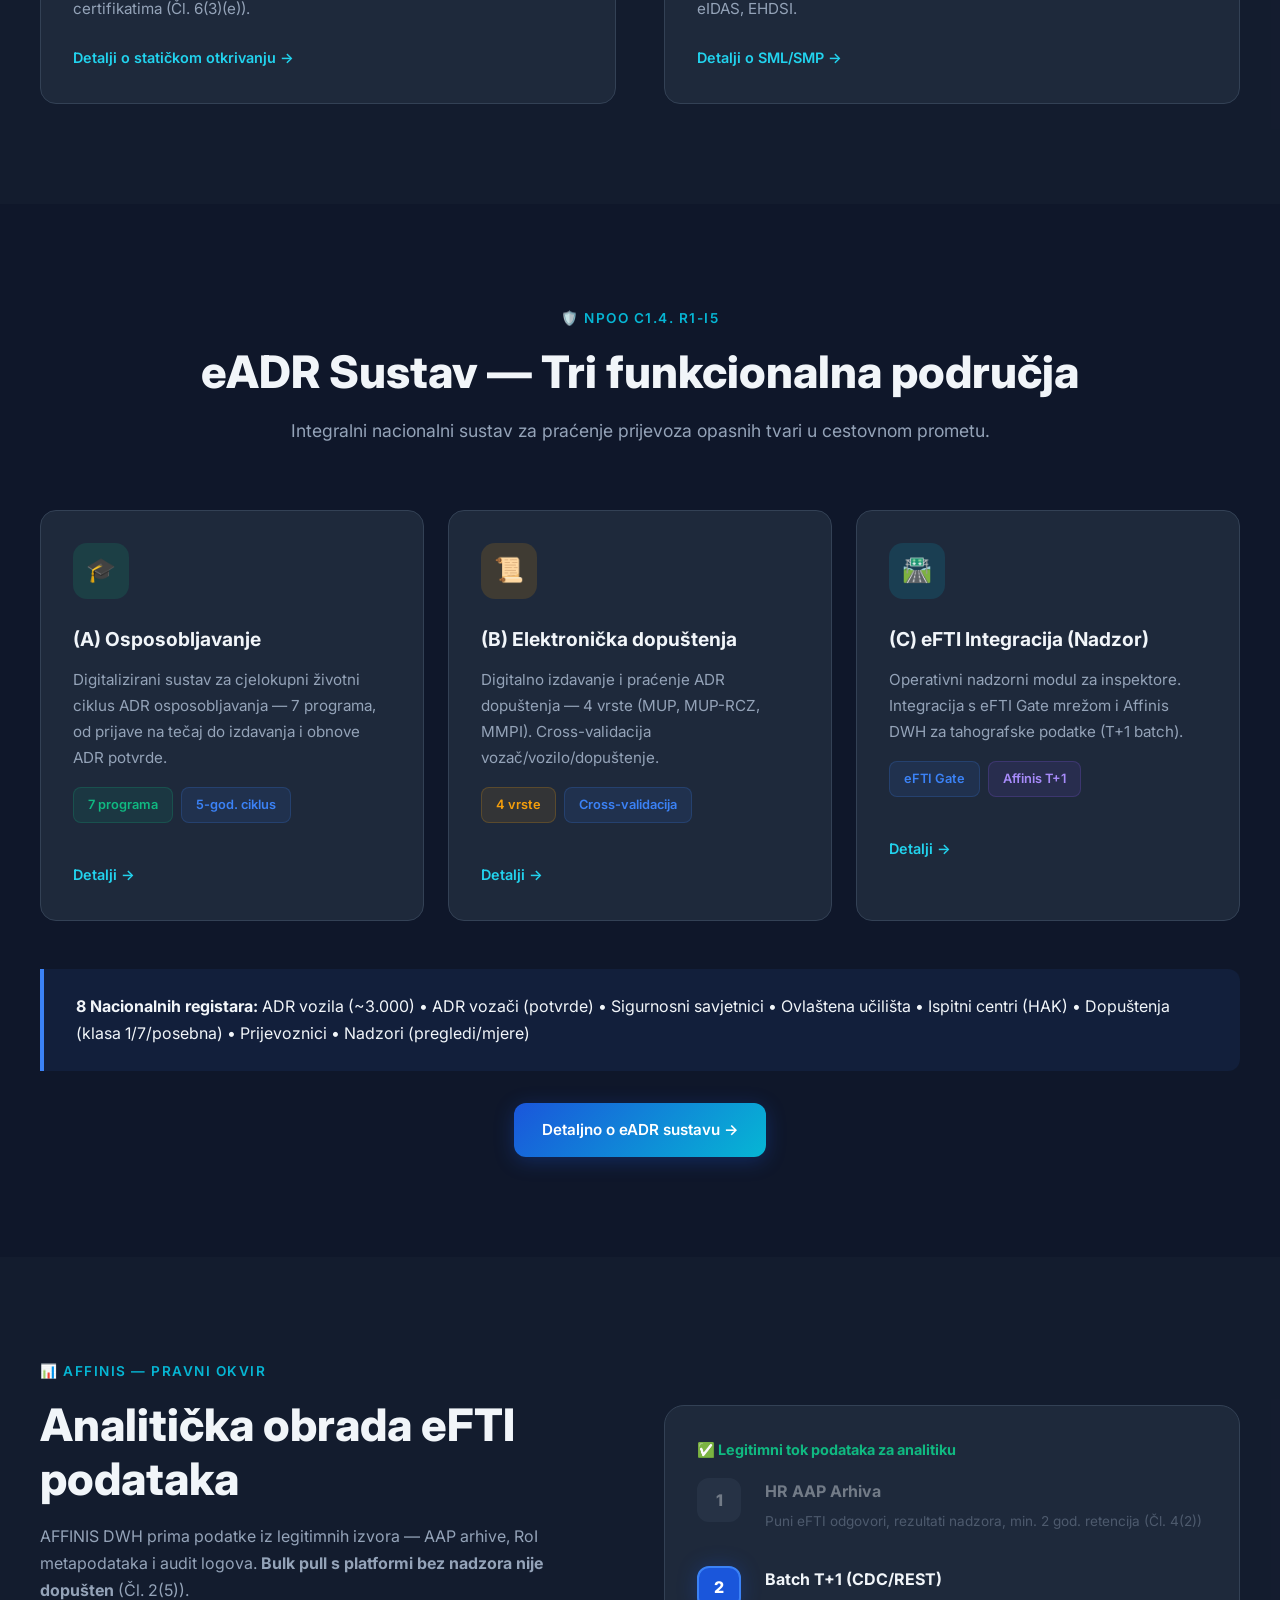
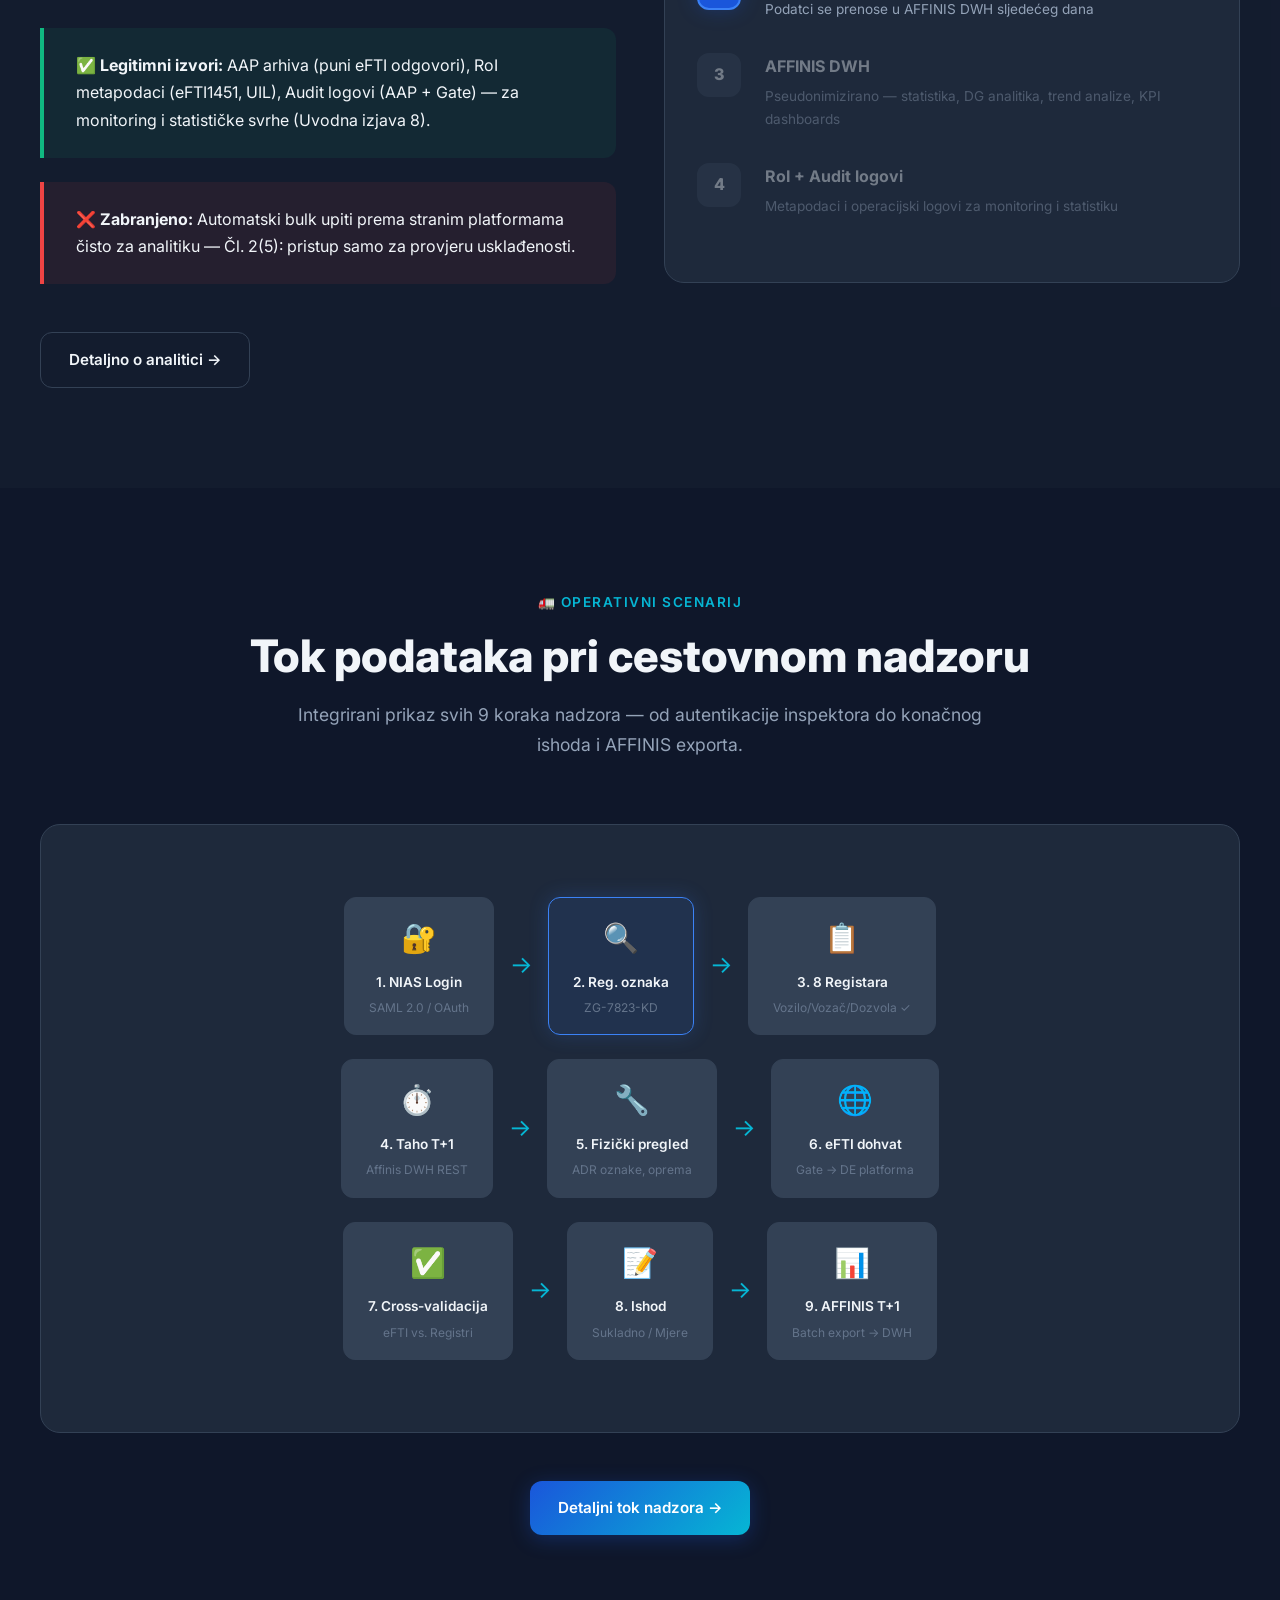
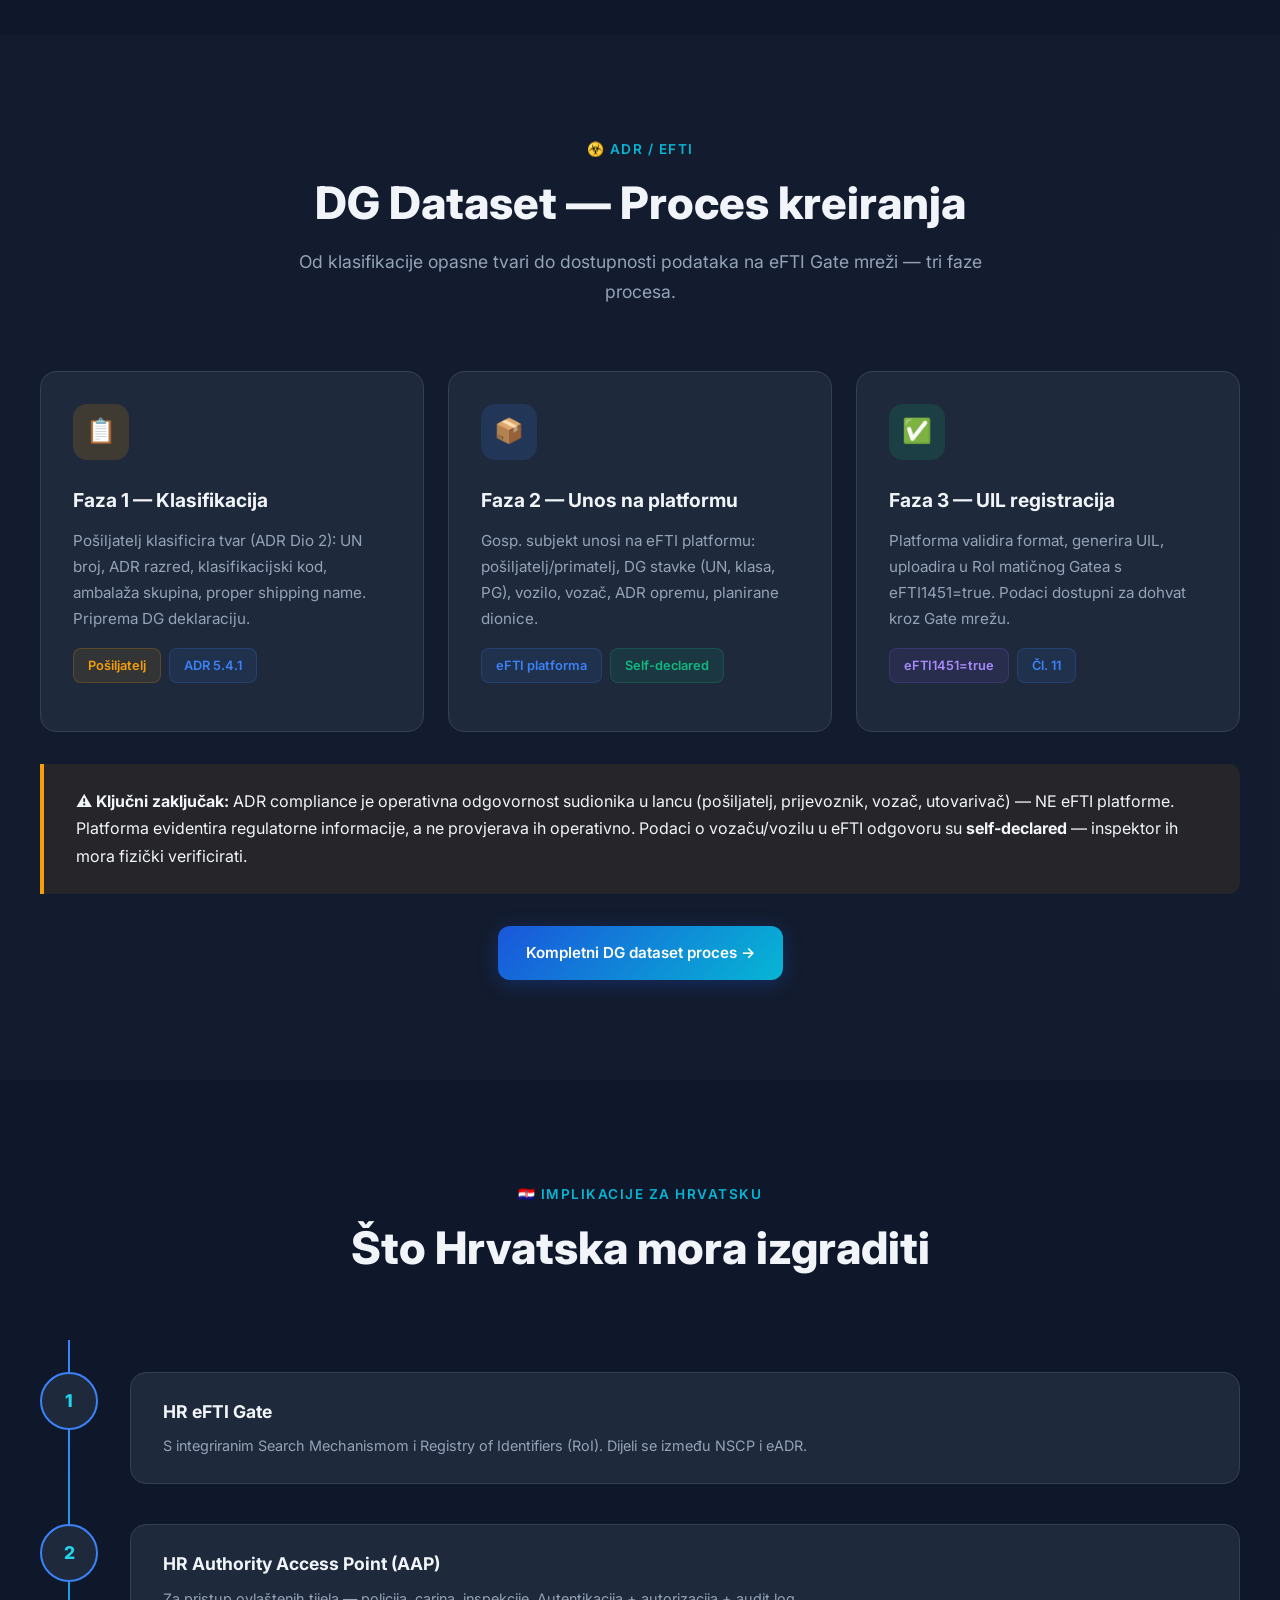
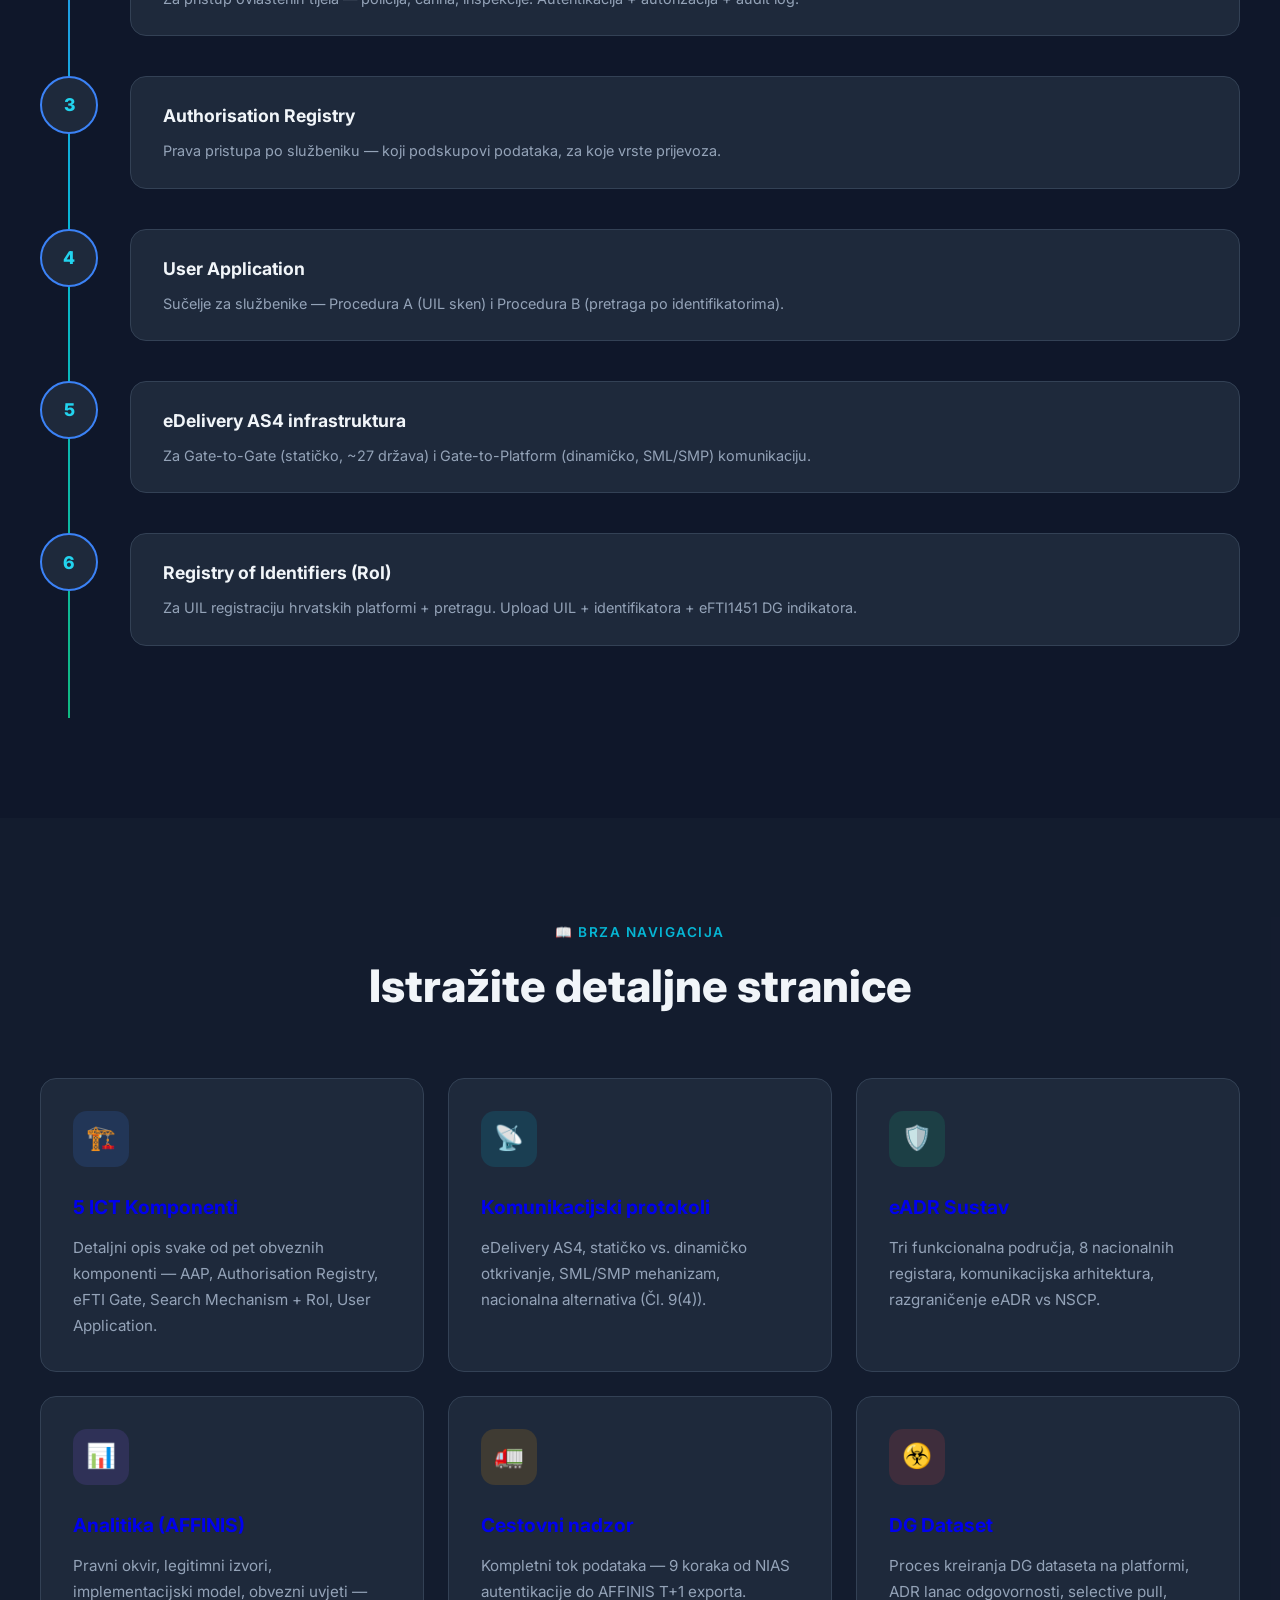
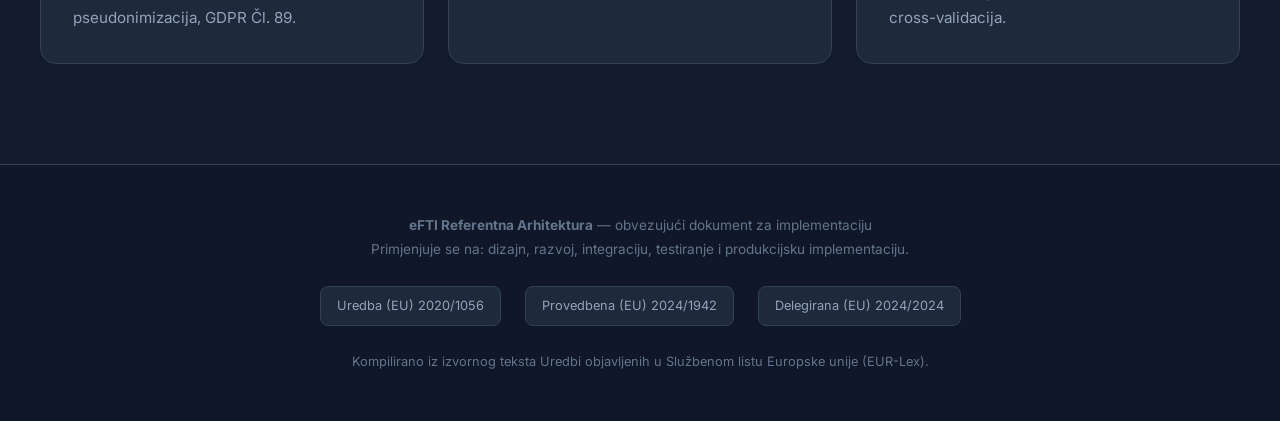
==== commit b0803746: "Remove demo page completely" ====
--- a/index.html
+++ b/index.html
@@ -26,7 +26,6 @@
       <li><a href="analytics.html">Analitika</a></li>
       <li><a href="inspection.html">Nadzor</a></li>
       <li><a href="dg-dataset.html">DG Dataset</a></li>
-      <li><a href="demo.html">▶ Demo</a></li>
     </ul>
   </div>
 </nav>
